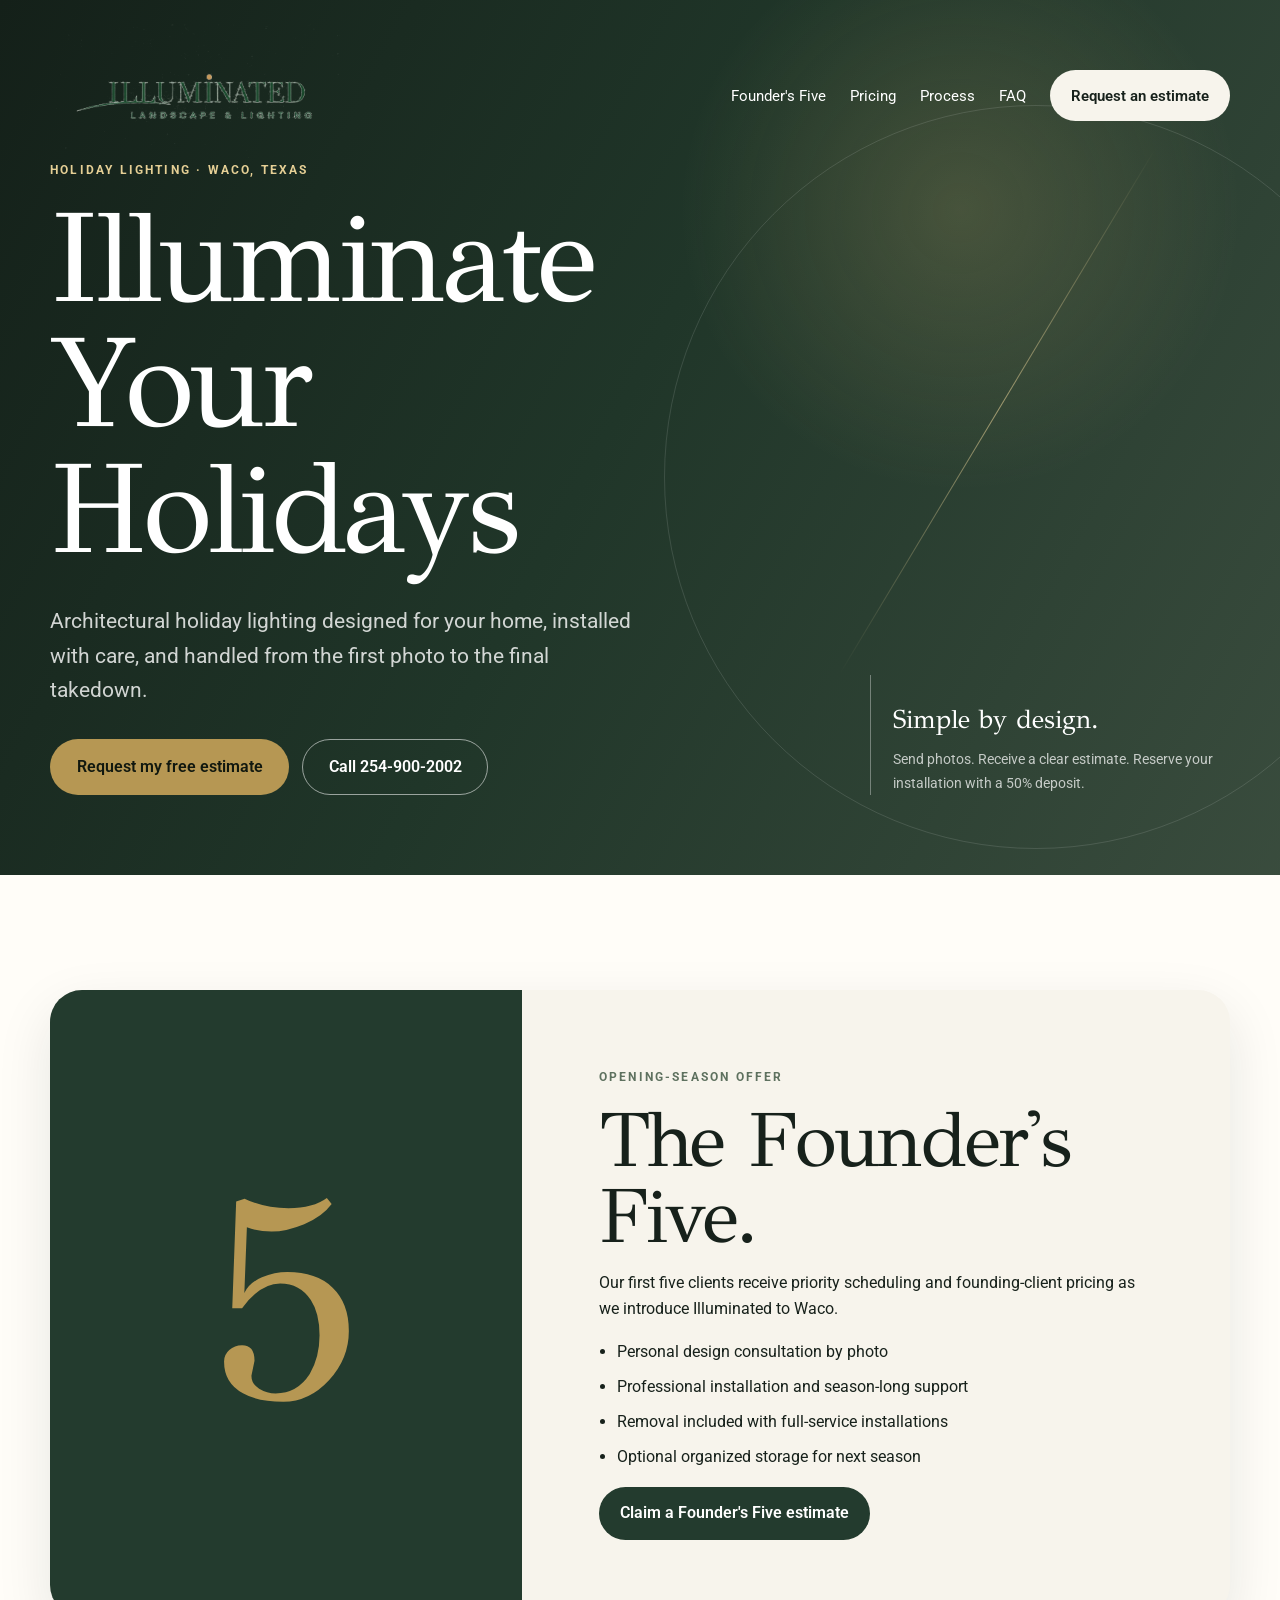
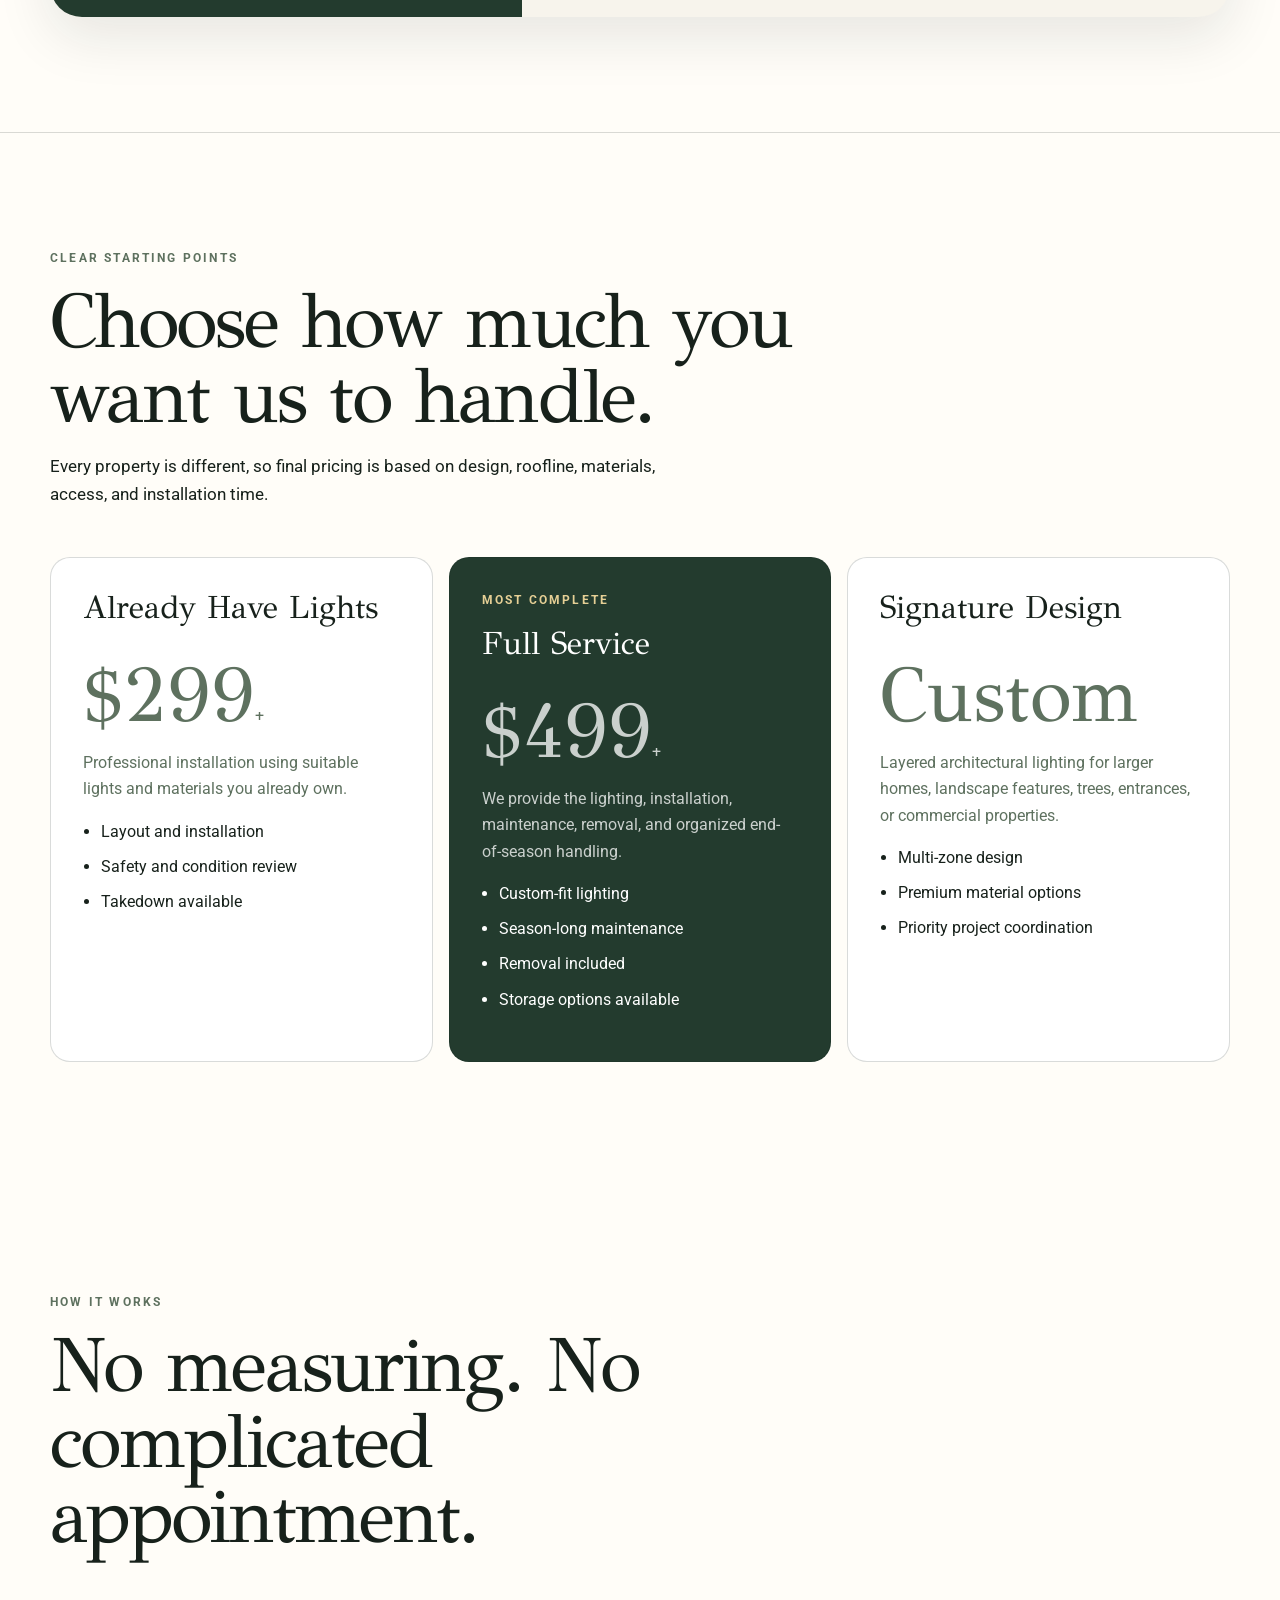
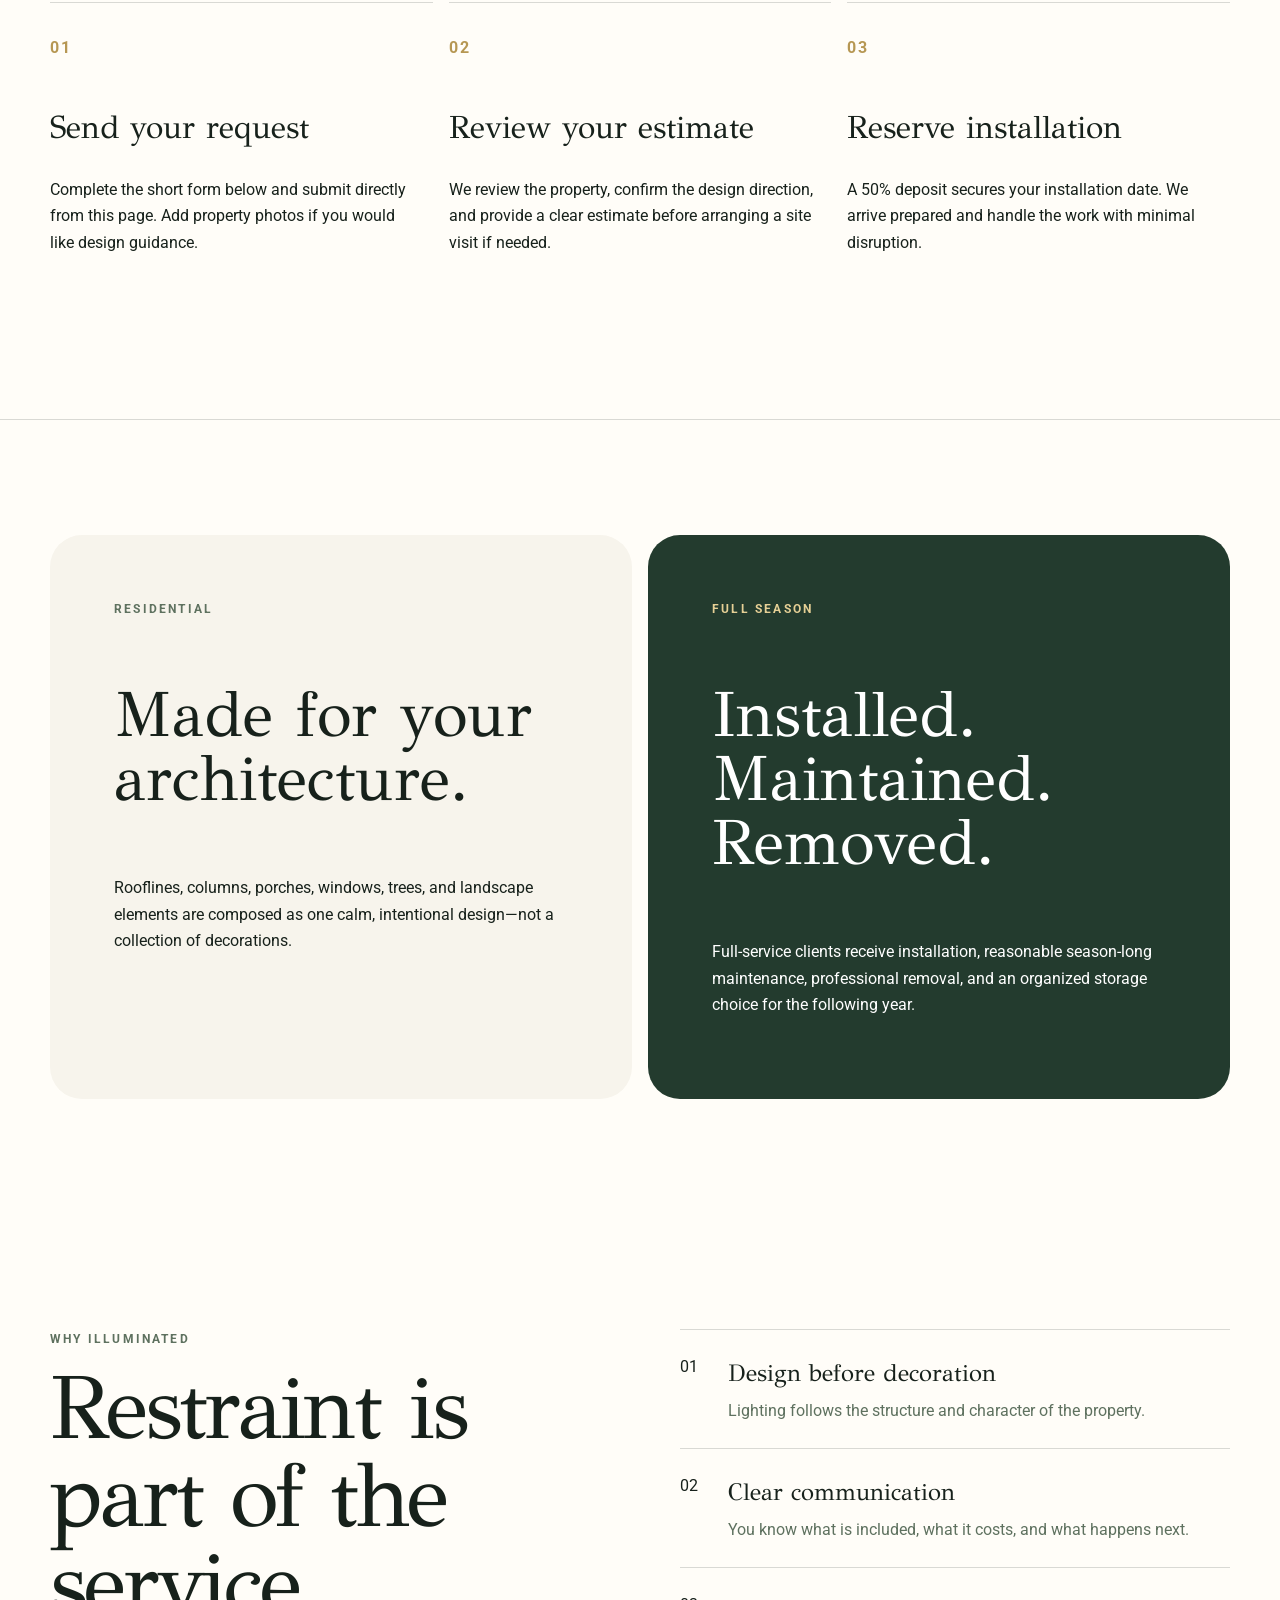
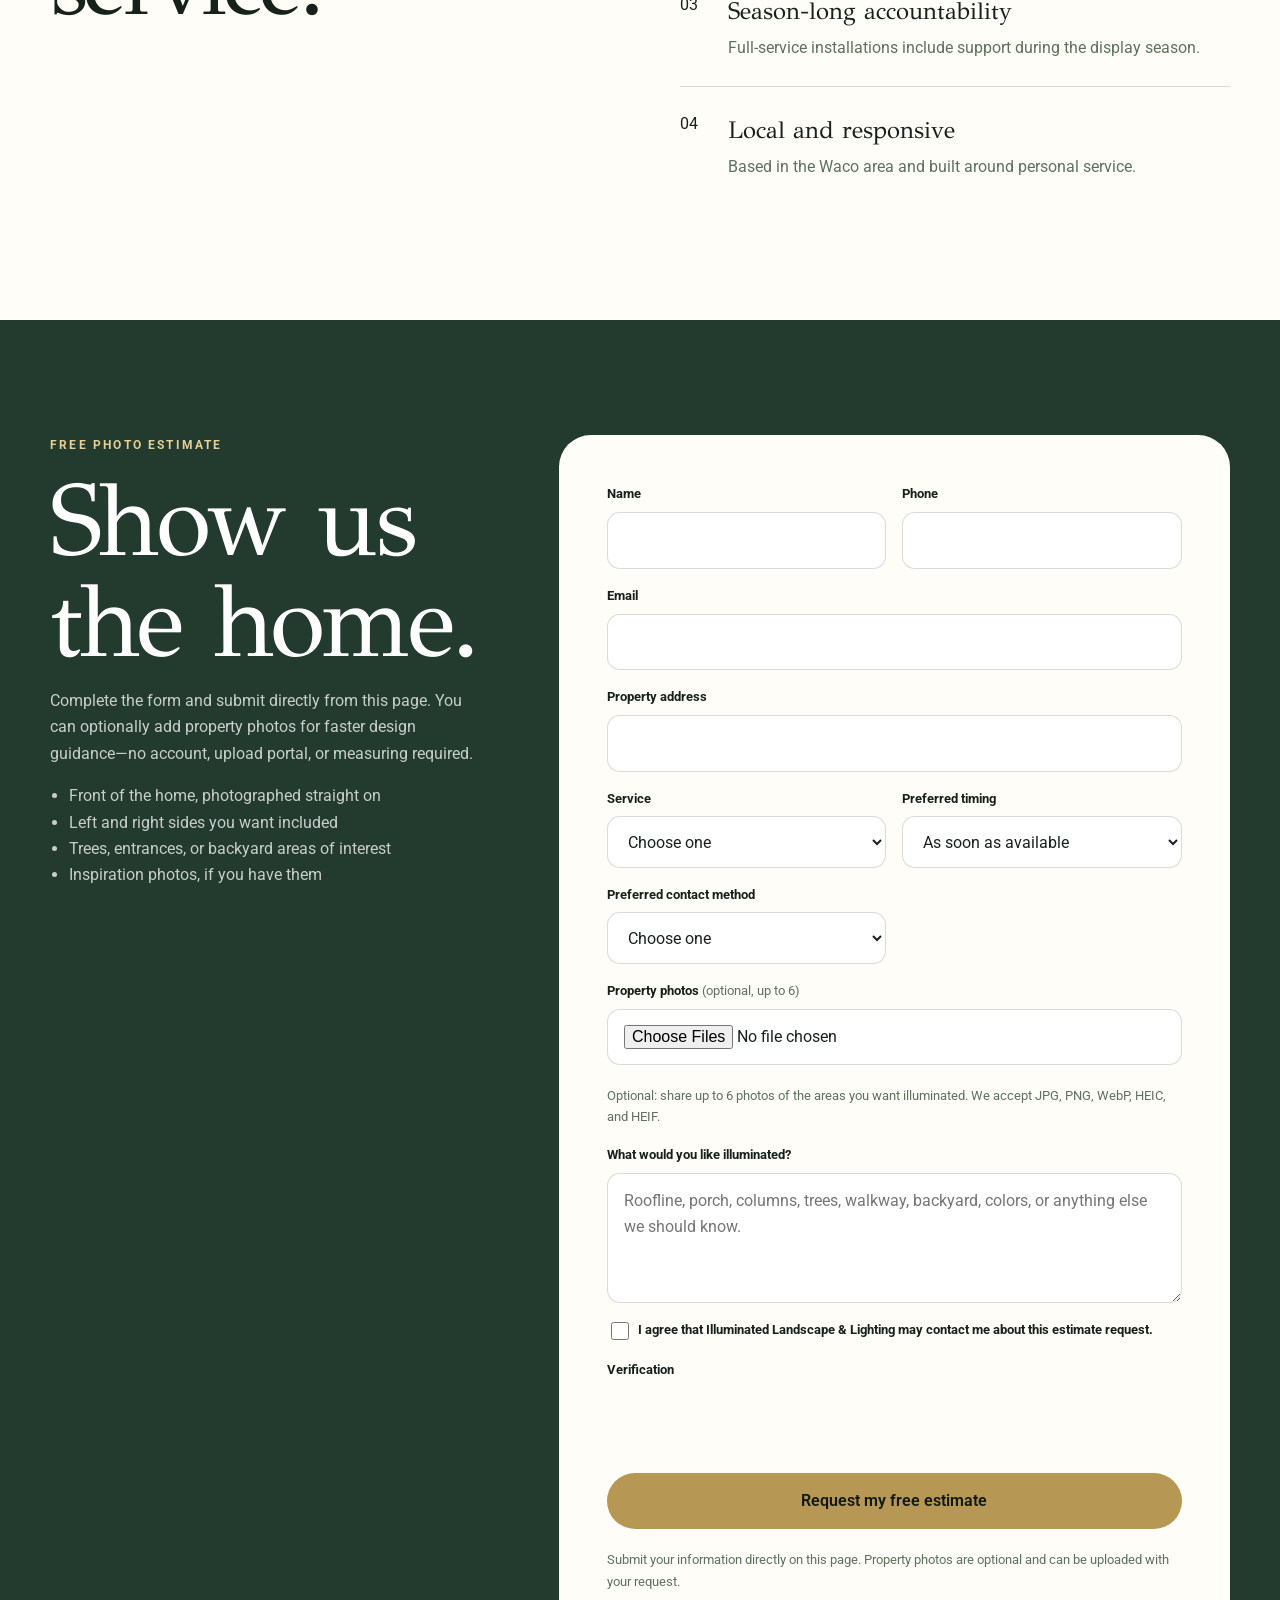
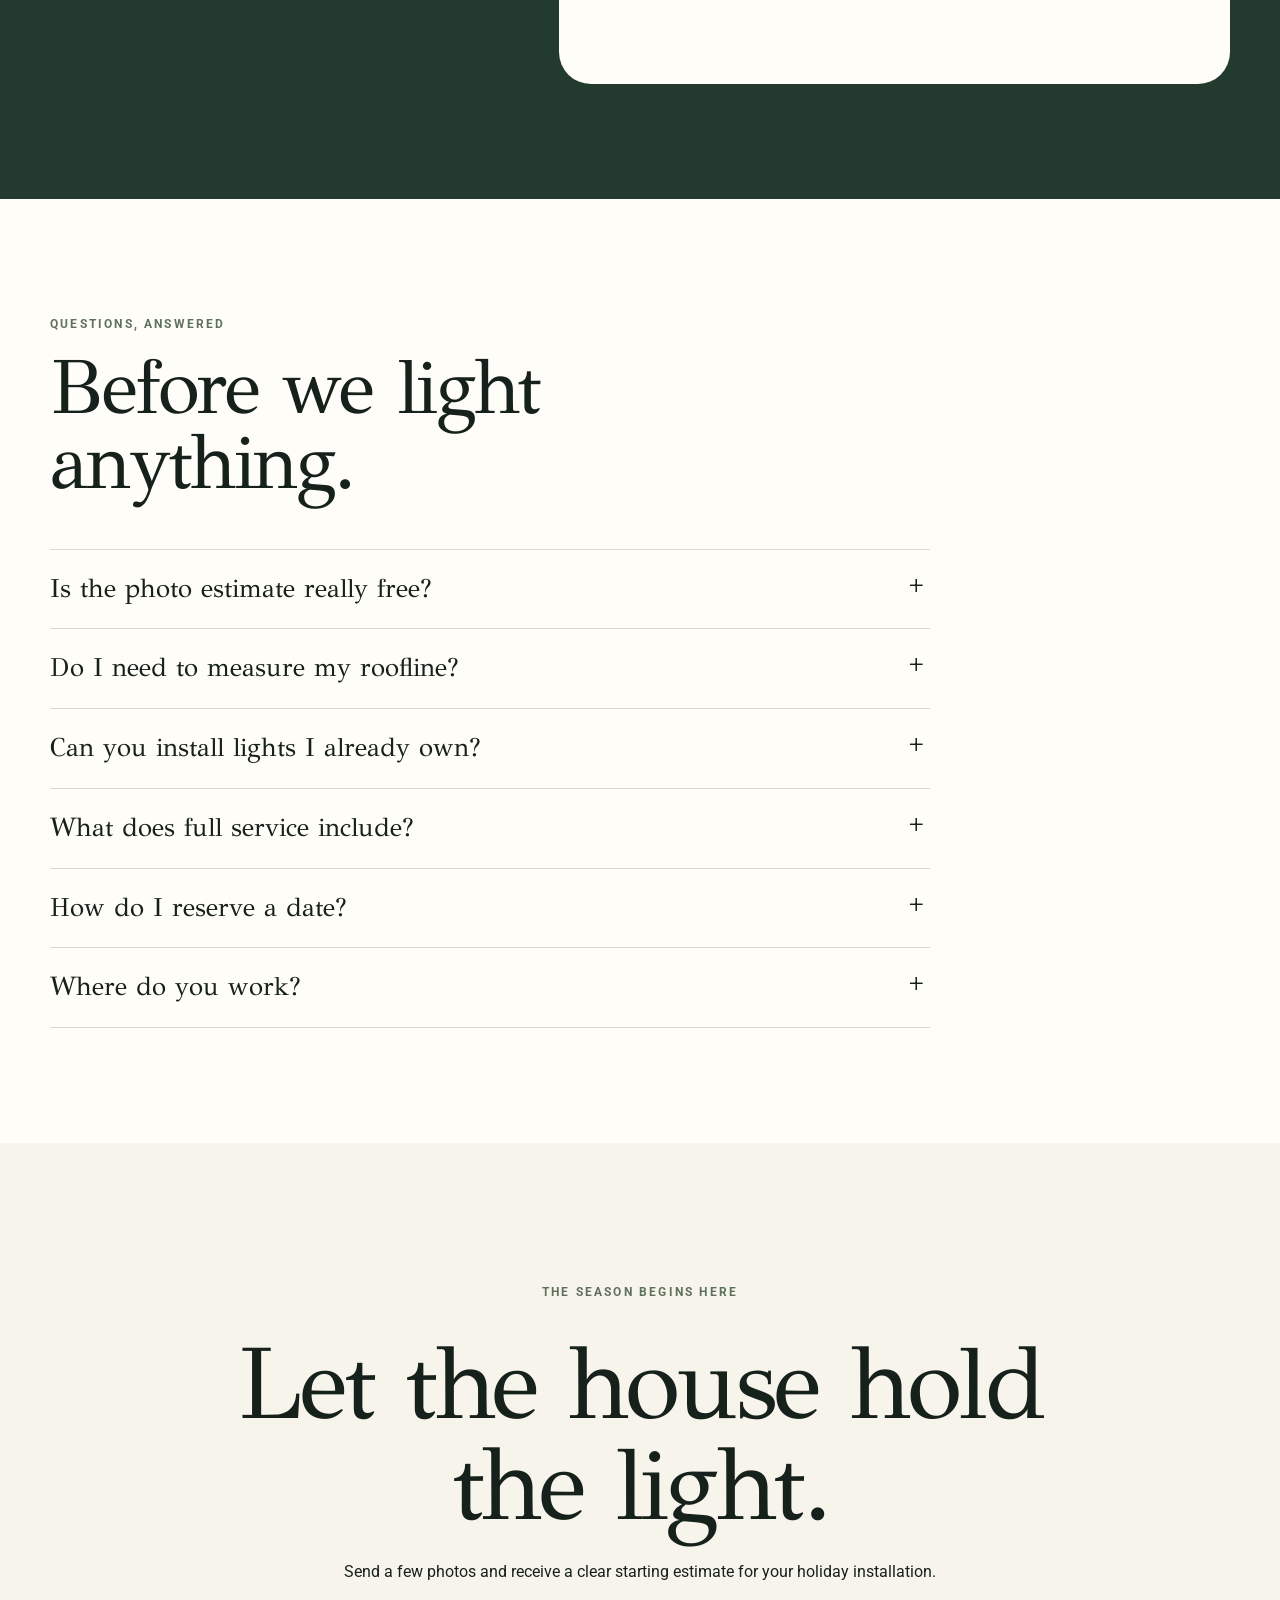
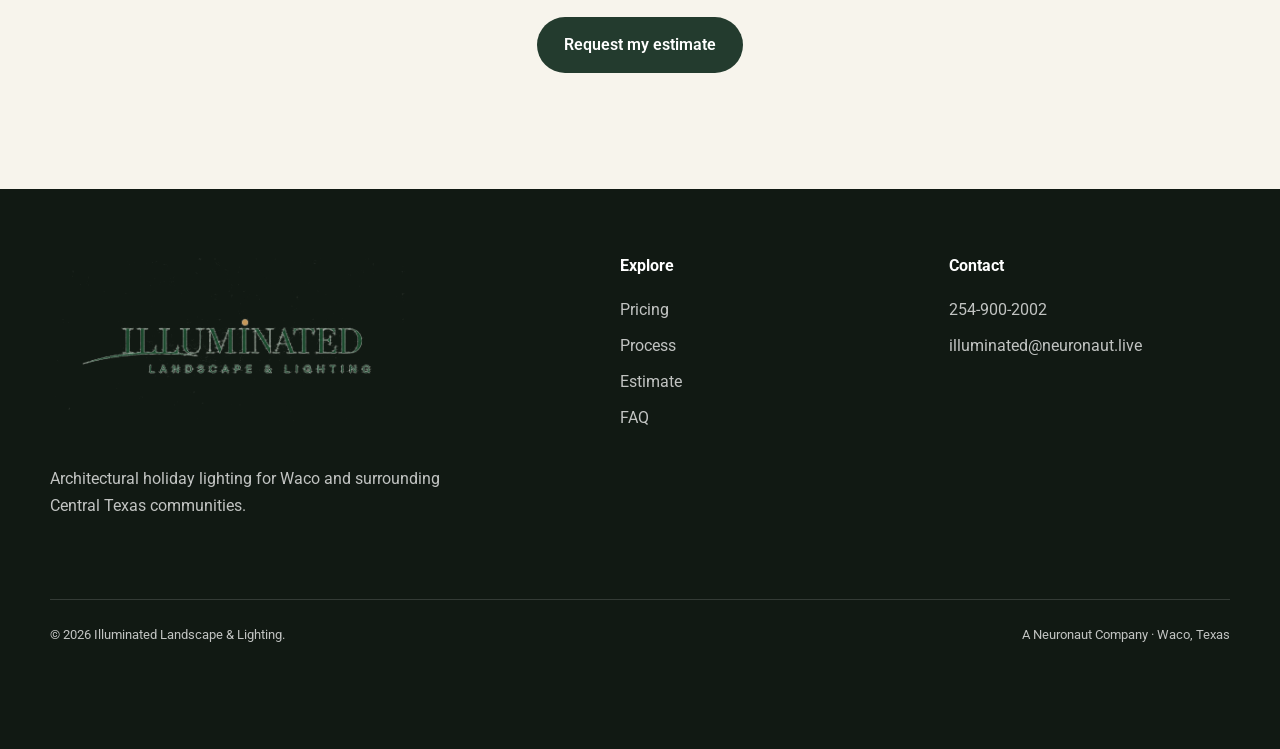
==== index.html @ 8992e62f "Update seasonal brand line to Illuminate Your Holidays" ====
<!doctype html>
<html lang="en">
<head>
  <meta charset="utf-8">
  <meta name="viewport" content="width=device-width, initial-scale=1">
  <title>Illuminated Landscape &amp; Lighting | Waco Holiday Light Installation</title>
  <meta name="description" content="Premium holiday light installation in Waco, Texas. Photo estimates, professional installation, maintenance, removal, and optional storage.">
  <meta name="theme-color" content="#233b2e">
  <meta name="color-scheme" content="light">
  <meta name="robots" content="index, follow">
  <link rel="canonical" href="https://illuminated.neuronaut.live/">
  <meta property="og:site_name" content="Illuminated Landscape &amp; Lighting">
  <meta property="og:title" content="Illuminated Landscape &amp; Lighting">
  <meta property="og:description" content="Beautifully designed holiday lighting, installed with care in Waco and surrounding Central Texas communities.">
  <meta property="og:type" content="website">
  <meta property="og:locale" content="en_US">
  <meta property="og:url" content="https://illuminated.neuronaut.live/">
  <meta property="og:image" content="https://illuminated.neuronaut.live/assets/images/illuminated-social-preview.jpg">
  <meta property="og:image:width" content="1200">
  <meta property="og:image:height" content="630">
  <meta property="og:image:alt" content="Illuminated Landscape &amp; Lighting wordmark">
  <meta name="twitter:card" content="summary_large_image">
  <meta name="twitter:title" content="Illuminated Landscape &amp; Lighting">
  <meta name="twitter:description" content="Architectural holiday lighting for Waco and surrounding Central Texas communities.">
  <meta name="twitter:image" content="https://illuminated.neuronaut.live/assets/images/illuminated-social-preview.jpg">
  <meta name="twitter:image:alt" content="Illuminated Landscape &amp; Lighting wordmark">
  <link rel="icon" href="favicon.ico" sizes="any">
  <link rel="icon" type="image/png" sizes="32x32" href="assets/logos/favicon-32.png">
  <link rel="apple-touch-icon" href="assets/logos/apple-touch-icon.png">
  <link rel="manifest" href="manifest.webmanifest">
  <link rel="preconnect" href="https://fonts.googleapis.com">
  <link rel="preconnect" href="https://fonts.gstatic.com" crossorigin>
  <link href="https://fonts.googleapis.com/css2?family=GFS+Didot&amp;family=Roboto:wght@300;400;500;700&amp;display=swap" rel="stylesheet">
  <link rel="stylesheet" href="css/styles.css">
  <noscript>
    <style>
      .reveal { opacity: 1 !important; transform: none !important; }
      @media (max-width: 900px) {
        .nav-toggle { display: none !important; }
        .nav-links { position: static !important; display: flex !important; padding: 0 !important; background: transparent !important; }
        .nav-links a:not(.button) { display: none !important; }
        .nav-links .button { font: 600 .92rem/1.2 Roboto, sans-serif !important; }
      }
    </style>
  </noscript>
  <script type="application/ld+json">
  {
    "@context": "https://schema.org",
    "@type": "HomeAndConstructionBusiness",
    "@id": "https://illuminated.neuronaut.live/#business",
    "name": "Illuminated Landscape & Lighting",
    "url": "https://illuminated.neuronaut.live/",
    "image": "https://illuminated.neuronaut.live/assets/images/illuminated-social-preview.jpg",
    "logo": "https://illuminated.neuronaut.live/assets/logos/illuminated-primary-transparent.png",
    "description": "Holiday light installation, maintenance, removal, and optional storage in Waco and surrounding Central Texas communities.",
    "areaServed": [
      { "@type": "City", "name": "Waco" },
      { "@type": "AdministrativeArea", "name": "Central Texas" }
    ],
    "telephone": "+1-254-900-2002",
    "email": "illuminated@neuronaut.live",
    "priceRange": "$$-$$$",
    "parentOrganization": { "@type": "Organization", "name": "Neuronaut" }
  }
  </script>
</head>
<body>
  <a class="skip-link" href="#main">Skip to content</a>
  <header class="site-header">
    <div class="container nav-wrap">
      <a class="brand" href="#top" aria-label="Illuminated Landscape and Lighting home">
        <img class="brand-logo" src="assets/logos/illuminated-primary-transparent.png" alt="" width="1584" height="816">
      </a>
      <button class="nav-toggle" type="button" aria-label="Open navigation" aria-expanded="false" aria-controls="primary-navigation" data-nav-toggle>
        <span></span><span></span>
      </button>
      <nav class="nav-links" id="primary-navigation" aria-label="Primary navigation" data-nav-links>
        <a href="#offer">Founder's Five</a>
        <a href="#pricing">Pricing</a>
        <a href="#process">Process</a>
        <a href="#faq">FAQ</a>
        <a class="button button-light" href="#estimate">Request an estimate</a>
      </nav>
    </div>
  </header>

  <main id="main">
    <section class="hero" id="top">
      <div class="container hero-grid">
        <div class="hero-copy reveal">
          <p class="eyebrow" style="color:#e5cf95">Holiday lighting · Waco, Texas</p>
          <h1 class="display">Illuminate Your Holidays</h1>
          <p class="hero-lead">Architectural holiday lighting designed for your home, installed with care, and handled from the first photo to the final takedown.</p>
          <div class="hero-actions">
            <a class="button button-gold button-large" href="#estimate">Request my free estimate</a>
            <a class="button button-outline button-large" href="tel:+12549002002">Call&nbsp;<span data-phone>254-900-2002</span></a>
          </div>
        </div>
        <aside class="hero-note reveal" aria-label="Service summary">
          <strong>Simple by design.</strong>
          Send photos. Receive a clear estimate. Reserve your installation with a 50% deposit.
        </aside>
      </div>
    </section>

    <section class="section" id="offer">
      <div class="container">
        <article class="founders-card reveal">
          <div class="founders-number" aria-hidden="true">5</div>
          <div class="founders-copy">
            <p class="eyebrow">Opening-season offer</p>
            <h2 class="display">The Founder's Five.</h2>
            <p>Our first five clients receive priority scheduling and founding-client pricing as we introduce Illuminated to Waco.</p>
            <ul>
              <li>Personal design consultation by photo</li>
              <li>Professional installation and season-long support</li>
              <li>Removal included with full-service installations</li>
              <li>Optional organized storage for next season</li>
            </ul>
            <a class="button" href="#estimate">Claim a Founder's Five estimate</a>
          </div>
        </article>
      </div>
    </section>

    <section class="section section-rule" id="pricing">
      <div class="container">
        <header class="section-head reveal">
          <p class="eyebrow">Clear starting points</p>
          <h2 class="display">Choose how much you want us to handle.</h2>
          <p>Every property is different, so final pricing is based on design, roofline, materials, access, and installation time.</p>
        </header>
        <div class="pricing-grid">
          <article class="price-card reveal">
            <h3>Already Have Lights</h3>
            <p class="price">$299<span style="font:400 1rem var(--body)">+</span></p>
            <p>Professional installation using suitable lights and materials you already own.</p>
            <ul><li>Layout and installation</li><li>Safety and condition review</li><li>Takedown available</li></ul>
          </article>
          <article class="price-card featured reveal">
            <p class="eyebrow" style="color:#e5cf95">Most complete</p>
            <h3>Full Service</h3>
            <p class="price">$499<span style="font:400 1rem var(--body)">+</span></p>
            <p>We provide the lighting, installation, maintenance, removal, and organized end-of-season handling.</p>
            <ul><li>Custom-fit lighting</li><li>Season-long maintenance</li><li>Removal included</li><li>Storage options available</li></ul>
          </article>
          <article class="price-card reveal">
            <h3>Signature Design</h3>
            <p class="price">Custom</p>
            <p>Layered architectural lighting for larger homes, landscape features, trees, entrances, or commercial properties.</p>
            <ul><li>Multi-zone design</li><li>Premium material options</li><li>Priority project coordination</li></ul>
          </article>
        </div>
      </div>
    </section>

    <section class="section" id="process">
      <div class="container">
        <header class="section-head reveal">
          <p class="eyebrow">How it works</p>
          <h2 class="display">No measuring. No complicated appointment.</h2>
        </header>
        <div class="steps-grid">
          <article class="step reveal"><h3>Send your request</h3><p>Complete the short form below and submit directly from this page. Add property photos if you would like design guidance.</p></article>
          <article class="step reveal"><h3>Review your estimate</h3><p>We review the property, confirm the design direction, and provide a clear estimate before arranging a site visit if needed.</p></article>
          <article class="step reveal"><h3>Reserve installation</h3><p>A 50% deposit secures your installation date. We arrive prepared and handle the work with minimal disruption.</p></article>
        </div>
      </div>
    </section>

    <section class="section section-rule" id="services">
      <div class="container">
        <h2 class="visually-hidden">Holiday lighting services</h2>
        <div class="services-grid">
          <article class="service reveal">
            <p class="eyebrow">Residential</p>
            <h3>Made for your architecture.</h3>
            <p>Rooflines, columns, porches, windows, trees, and landscape elements are composed as one calm, intentional design—not a collection of decorations.</p>
          </article>
          <article class="service reveal">
            <p class="eyebrow" style="color:#e5cf95">Full season</p>
            <h3>Installed. Maintained. Removed.</h3>
            <p>Full-service clients receive installation, reasonable season-long maintenance, professional removal, and an organized storage choice for the following year.</p>
          </article>
        </div>
      </div>
    </section>

    <section class="section" id="why">
      <div class="container why-grid">
        <div class="reveal">
          <p class="eyebrow">Why Illuminated</p>
          <h2 class="display">Restraint is part of the service.</h2>
        </div>
        <div>
          <article class="reason reveal"><span>01</span><div><strong>Design before decoration</strong><p>Lighting follows the structure and character of the property.</p></div></article>
          <article class="reason reveal"><span>02</span><div><strong>Clear communication</strong><p>You know what is included, what it costs, and what happens next.</p></div></article>
          <article class="reason reveal"><span>03</span><div><strong>Season-long accountability</strong><p>Full-service installations include support during the display season.</p></div></article>
          <article class="reason reveal"><span>04</span><div><strong>Local and responsive</strong><p>Based in the Waco area and built around personal service.</p></div></article>
        </div>
      </div>
    </section>

    <section class="section estimate-section" id="estimate">
      <div class="container estimate-grid">
        <div class="estimate-copy reveal">
          <p class="eyebrow" style="color:#e5cf95">Free photo estimate</p>
          <h2 class="display">Show us the home.</h2>
          <p>Complete the form and submit directly from this page. You can optionally add property photos for faster design guidance—no account, upload portal, or measuring required.</p>
          <ul class="photo-list">
            <li>Front of the home, photographed straight on</li>
            <li>Left and right sides you want included</li>
            <li>Trees, entrances, or backyard areas of interest</li>
            <li>Inspiration photos, if you have them</li>
          </ul>
        </div>
        <form class="estimate-form reveal" id="estimate-form" method="post">
          <div class="form-grid">
            <div class="field"><label for="name">Name</label><input id="name" name="name" type="text" autocomplete="name" maxlength="100" required></div>
            <div class="field"><label for="phone">Phone</label><input id="phone" name="phone" type="tel" autocomplete="tel" maxlength="30" required></div>
            <div class="field field-full"><label for="email">Email</label><input id="email" name="email" type="email" autocomplete="email" maxlength="254" required></div>
            <div class="field field-full"><label for="address">Property address</label><input id="address" name="address" type="text" autocomplete="street-address" maxlength="200" required></div>
            <div class="field"><label for="service">Service</label><select id="service" name="service" required><option value="">Choose one</option><option>Install lights I already own</option><option>Full-service holiday lighting</option><option>Signature or commercial design</option><option>Not sure yet</option></select></div>
            <div class="field"><label for="timing">Preferred timing</label><select id="timing" name="timing"><option>As soon as available</option><option>Before Thanksgiving</option><option>Early December</option><option>I am flexible</option></select></div>
            <div class="field"><label for="contactMethod">Preferred contact method</label><select id="contactMethod" name="contactMethod" required><option value="">Choose one</option><option>Call</option><option>Text</option><option>Email</option></select></div>
            <div class="field field-full"><label for="propertyPhotos">Property photos <span class="optional-note">(optional, up to 6)</span></label><input id="propertyPhotos" name="propertyPhotos" type="file" accept=".jpg,.jpeg,.png,.webp,.heic,.heif,image/jpeg,image/png,image/webp,image/heic,image/heif" multiple><p class="form-help">Optional: share up to 6 photos of the areas you want illuminated. We accept JPG, PNG, WebP, HEIC, and HEIF.</p></div>
            <div class="field field-full"><label for="notes">What would you like illuminated?</label><textarea id="notes" name="notes" maxlength="1200" placeholder="Roofline, porch, columns, trees, walkway, backyard, colors, or anything else we should know."></textarea></div>
            <div class="field field-full checkbox-field"><input id="contactConsent" name="contactConsent" type="checkbox" required><label for="contactConsent">I agree that Illuminated Landscape &amp; Lighting may contact me about this estimate request.</label></div>
            <div class="field field-full honeypot-field" aria-hidden="true"><label for="company">Company</label><input id="company" name="company" type="text" tabindex="-1" autocomplete="off"></div>
            <div class="field field-full"><label for="estimate-turnstile">Verification</label><div id="estimate-turnstile"></div><noscript><p class="form-help"><strong>JavaScript is required</strong> to complete verification and submit this estimate request.</p></noscript></div>
            <div class="field field-full"><button class="button button-gold button-large" type="submit" data-submit-button>Request my free estimate</button><p class="form-help">Submit your information directly on this page. Property photos are optional and can be uploaded with your request.</p><p class="form-message" id="form-message" role="status" aria-live="polite" aria-atomic="true"></p></div>
          </div>
        </form>
      </div>
    </section>

    <section class="section" id="faq">
      <div class="container">
        <header class="section-head reveal"><p class="eyebrow">Questions, answered</p><h2 class="display">Before we light anything.</h2></header>
        <div class="faq-list">
          <details class="reveal"><summary>Is the photo estimate really free?</summary><p>Yes. Send clear photos and your address, and we will prepare an initial estimate at no cost. A site check may be needed before final confirmation on complex properties.</p></details>
          <details class="reveal"><summary>Do I need to measure my roofline?</summary><p>No. Photos and the property address are normally enough for an initial estimate. We handle measurement and material calculations.</p></details>
          <details class="reveal"><summary>Can you install lights I already own?</summary><p>Yes, provided the lights and wiring are appropriate, complete, and in safe working condition. We will review them before installation.</p></details>
          <details class="reveal"><summary>What does full service include?</summary><p>Design, commercial-grade or project-appropriate lighting materials, installation, reasonable maintenance during the season, and removal. Optional storage may be quoted separately.</p></details>
          <details class="reveal"><summary>How do I reserve a date?</summary><p>After you approve the estimate, a 50% deposit reserves the installation date. Remaining payment terms will be shown clearly on the final quote.</p></details>
          <details class="reveal"><summary>Where do you work?</summary><p>Illuminated is based in Waco, Texas, and serves Waco and surrounding Central Texas communities. Travel availability depends on the project.</p></details>
        </div>
      </div>
    </section>

    <section class="section final-cta">
      <div class="container reveal">
        <p class="eyebrow">The season begins here</p>
        <h2 class="display">Let the house hold the light.</h2>
        <p>Send a few photos and receive a clear starting estimate for your holiday installation.</p>
        <a class="button button-large" href="#estimate">Request my estimate</a>
      </div>
    </section>
  </main>

  <footer class="site-footer">
    <div class="container">
      <div class="footer-grid">
        <div class="footer-brand">
          <a class="brand" href="#top" aria-label="Illuminated Landscape and Lighting home"><img class="brand-logo brand-logo-footer" src="assets/logos/illuminated-primary-transparent.png" alt="" width="1584" height="816"></a>
          <p>Architectural holiday lighting for Waco and surrounding Central Texas communities.</p>
        </div>
        <div class="footer-links"><strong>Explore</strong><a href="#pricing">Pricing</a><a href="#process">Process</a><a href="#estimate">Estimate</a><a href="#faq">FAQ</a></div>
        <div class="footer-links"><strong>Contact</strong><a data-phone href="tel:+12549002002">254-900-2002</a><a data-email href="mailto:illuminated@neuronaut.live">illuminated@neuronaut.live</a></div>
      </div>
      <div class="footer-bottom"><span>© <span data-year>2026</span> Illuminated Landscape &amp; Lighting.</span><span>A Neuronaut Company · Waco, Texas</span></div>
    </div>
  </footer>

  <div class="mobile-cta"><a class="button button-gold" href="#estimate">Request my free estimate</a></div>
  <script src="js/config.js"></script>
  <script src="https://challenges.cloudflare.com/turnstile/v0/api.js" async defer></script>
  <script src="js/main.js"></script>
</body>
</html>
---- css/styles.css ----
:root {
  --ink: #17211b;
  --forest: #233b2e;
  --moss: #5e715f;
  --gold: #b69753;
  --ivory: #f7f4ec;
  --paper: #fffdf8;
  --line: rgba(23, 33, 27, 0.16);
  --shadow: 0 20px 55px rgba(23, 33, 27, 0.10);
  --radius-lg: 2rem;
  --radius-md: 1.25rem;
  --content: 1180px;
  --display: "GFS Didot", Didot, Roboto, sans-serif;
  --body: Roboto, sans-serif;
}

* { box-sizing: border-box; }
html { scroll-behavior: smooth; }
body {
  margin: 0;
  color: var(--ink);
  background: var(--paper);
  font-family: var(--body);
  font-size: 16px;
  line-height: 1.65;
  -webkit-font-smoothing: antialiased;
}
body.nav-open { overflow: hidden; }
img, svg { display: block; max-width: 100%; }
a { color: inherit; }
button, input, select, textarea { font: inherit; }
button { cursor: pointer; }
section[id] { scroll-margin-top: 1rem; }
.visually-hidden {
  position: absolute !important;
  width: 1px !important;
  height: 1px !important;
  padding: 0 !important;
  margin: -1px !important;
  overflow: hidden !important;
  clip: rect(0, 0, 0, 0) !important;
  white-space: nowrap !important;
  border: 0 !important;
}
:focus-visible { outline: 3px solid var(--gold); outline-offset: 4px; }

.skip-link {
  position: fixed;
  z-index: 999;
  left: 1rem;
  top: 1rem;
  padding: .75rem 1rem;
  background: var(--ink);
  color: white;
  transform: translateY(-200%);
}
.skip-link:focus { transform: translateY(0); }

.container { width: min(calc(100% - 2rem), var(--content)); margin-inline: auto; }
.eyebrow {
  margin: 0 0 1rem;
  color: var(--moss);
  font-size: .76rem;
  font-weight: 700;
  letter-spacing: .18em;
  text-transform: uppercase;
}
.display {
  margin: 0;
  font-family: var(--display);
  font-weight: 400;
  letter-spacing: -.035em;
  line-height: .98;
}
.section { padding: clamp(5rem, 9vw, 9rem) 0; }
.section-rule { border-top: 1px solid var(--line); }
.section-head { max-width: 760px; margin-bottom: 3rem; }
.section-head h2 { font-size: clamp(2.65rem, 6vw, 5.4rem); }
.section-head p:last-child { max-width: 620px; font-size: 1.08rem; }

.site-header {
  position: absolute;
  z-index: 20;
  inset: 0 0 auto;
  padding: 1.25rem 0;
  color: white;
}
.nav-wrap { display: flex; align-items: center; justify-content: space-between; gap: 2rem; }
.brand { display: inline-flex; align-items: center; gap: .8rem; text-decoration: none; }
.brand-logo { display: block; width: clamp(210px, 23vw, 340px); height: auto; }
.brand-logo-footer { width: min(100%, 360px); }
.nav-links { display: flex; align-items: center; gap: 1.5rem; }
.nav-links a { text-decoration: none; font-size: .92rem; }
.nav-links a:not(.button):hover { opacity: .72; }
.nav-toggle { display: none; border: 0; background: transparent; color: inherit; padding: .5rem; }
.nav-toggle span { display: block; width: 26px; height: 1px; background: currentColor; margin: 6px 0; }

.button {
  display: inline-flex;
  align-items: center;
  justify-content: center;
  min-height: 48px;
  padding: .78rem 1.25rem;
  border: 1px solid transparent;
  border-radius: 999px;
  background: var(--forest);
  color: white;
  font-weight: 600;
  text-decoration: none;
  transition: transform .2s ease, background .2s ease, color .2s ease;
}
.button:hover { transform: translateY(-2px); }
.button-light { background: var(--ivory); color: var(--ink); }
.button-outline { border-color: rgba(255,255,255,.55); background: transparent; color: white; }
.button-gold { background: var(--gold); color: #11180f; }
.button-large { min-height: 56px; padding-inline: 1.6rem; }

.hero {
  position: relative;
  display: grid;
  min-height: 92svh;
  place-items: end start;
  overflow: hidden;
  padding: 10rem 0 5rem;
  color: white;
  background:
    radial-gradient(circle at 75% 24%, rgba(219,190,119,.18), transparent 24%),
    linear-gradient(118deg, #142019 0%, #203629 48%, #526151 150%);
}
.hero::before {
  content: "";
  position: absolute;
  width: min(58vw, 800px);
  aspect-ratio: 1;
  right: -10%;
  top: 12%;
  border: 1px solid rgba(255,255,255,.12);
  border-radius: 50%;
}
.hero::after {
  content: "";
  position: absolute;
  width: 1px;
  height: 70%;
  right: 22%;
  top: 12%;
  background: linear-gradient(transparent, rgba(229,207,149,.6), transparent);
  transform: rotate(31deg);
  transform-origin: center;
}
.hero-grid { position: relative; z-index: 2; display: grid; grid-template-columns: minmax(0, 1fr) 360px; align-items: end; gap: 4rem; }
.hero-copy { max-width: 870px; }
.hero h1 { max-width: 900px; font-size: clamp(4rem, 10vw, 8.7rem); }
.hero-lead { max-width: 600px; margin: 2rem 0; font-size: clamp(1.05rem, 2vw, 1.3rem); color: rgba(255,255,255,.8); }
.hero-actions { display: flex; flex-wrap: wrap; gap: .8rem; }
.hero-note { padding: 1.4rem 0 0 1.4rem; border-left: 1px solid rgba(255,255,255,.35); color: rgba(255,255,255,.72); font-size: .9rem; }
.hero-note strong { display: block; margin-bottom: .4rem; color: white; font-family: var(--display); font-size: 1.65rem; font-weight: 400; }

.founders-card {
  display: grid;
  grid-template-columns: .8fr 1.2fr;
  overflow: hidden;
  border-radius: var(--radius-lg);
  background: var(--ivory);
  box-shadow: var(--shadow);
}
.founders-number { display: grid; place-items: center; min-height: 420px; color: var(--gold); background: var(--forest); font: 400 clamp(10rem, 22vw, 18rem)/1 var(--display); }
.founders-copy { padding: clamp(2rem, 6vw, 5rem); }
.founders-copy h2 { font-size: clamp(3rem, 6vw, 5.5rem); }
.founders-copy ul { padding-left: 1.15rem; }
.founders-copy li { margin-block: .55rem; }

.pricing-grid, .services-grid, .steps-grid { display: grid; gap: 1rem; }
.pricing-grid { grid-template-columns: repeat(3, 1fr); }
.price-card {
  min-height: 390px;
  padding: 2rem;
  border: 1px solid var(--line);
  border-radius: var(--radius-md);
  background: white;
}
.price-card.featured { color: white; background: var(--forest); transform: translateY(-1rem); }
.price-card h3 { margin: 0; font: 400 2rem/1.1 var(--display); }
.price { margin: 2rem 0 .5rem; font: 400 clamp(3rem, 6vw, 5rem)/1 var(--display); }
.price-card p { color: var(--moss); }
.price-card.featured p { color: rgba(255,255,255,.76); }
.price-card ul { padding-left: 1.1rem; }
.price-card li { margin-block: .55rem; }

.steps-grid { grid-template-columns: repeat(3, 1fr); counter-reset: step; }
.step { counter-increment: step; padding: 2rem 1rem 2rem 0; border-top: 1px solid var(--line); }
.step::before { content: "0" counter(step); display: block; margin-bottom: 3rem; color: var(--gold); font-weight: 700; letter-spacing: .12em; }
.step h3 { font: 400 2rem/1.1 var(--display); }

.services-grid { grid-template-columns: repeat(2, 1fr); }
.service { min-height: 340px; padding: clamp(2rem, 5vw, 4rem); border-radius: var(--radius-lg); background: var(--ivory); }
.service:nth-child(2) { color: white; background: var(--forest); }
.service h3 { font: 400 clamp(2.3rem, 5vw, 4.2rem)/1 var(--display); }
.service p { max-width: 490px; }

.why-grid { display: grid; grid-template-columns: 1fr 1fr; gap: 5rem; align-items: start; }
.why-grid h2 { font-size: clamp(3rem, 7vw, 6rem); }
.reason { display: grid; grid-template-columns: 2rem 1fr; gap: 1rem; padding: 1.5rem 0; border-top: 1px solid var(--line); }
.reason strong { font-family: var(--display); font-size: 1.5rem; font-weight: 400; }
.reason p { margin: .25rem 0 0; color: var(--moss); }

.estimate-section { color: white; background: var(--forest); }
.estimate-grid { display: grid; grid-template-columns: .78fr 1.22fr; gap: 5rem; align-items: start; }
.estimate-copy h2 { font-size: clamp(3.6rem, 8vw, 7rem); }
.estimate-copy p { color: rgba(255,255,255,.75); }
.photo-list { padding-left: 1.2rem; color: rgba(255,255,255,.75); }
.estimate-form { padding: clamp(1.5rem, 5vw, 3rem); border-radius: var(--radius-lg); background: var(--paper); color: var(--ink); }
.form-grid { display: grid; grid-template-columns: 1fr 1fr; gap: 1rem; }
.field { display: grid; gap: .42rem; }
.field-full { grid-column: 1 / -1; }
.checkbox-field {
  grid-template-columns: 1.25rem 1fr;
  align-items: start;
  gap: .7rem;
}
.checkbox-field input[type="checkbox"] {
  width: 1.1rem;
  height: 1.1rem;
  margin-top: .2rem;
}
.optional-note {
  color: var(--moss);
  font-weight: 400;
}
.honeypot-field {
  position: absolute;
  left: -9999px;
  width: 1px;
  height: 1px;
  overflow: hidden;
}
label { font-size: .84rem; font-weight: 700; }
input, select, textarea {
  width: 100%;
  border: 1px solid var(--line);
  border-radius: .8rem;
  padding: .88rem 1rem;
  background: white;
  color: var(--ink);
}
textarea { min-height: 130px; resize: vertical; }
.form-help { margin: .8rem 0 0; color: var(--moss); font-size: .82rem; }
.form-message { min-height: 1.5em; margin: .8rem 0 0; font-weight: 600; }
.form-message.is-error { color: #9f2b2b; }
.form-message.is-success { color: #2f5a2f; }
.form-message.is-warning { color: #7b5a1f; }
input:disabled, select:disabled, textarea:disabled, button:disabled { opacity: .72; cursor: not-allowed; }
#estimate-turnstile { min-height: 70px; }

.faq-list { max-width: 880px; }
details { border-top: 1px solid var(--line); }
details:last-child { border-bottom: 1px solid var(--line); }
summary { position: relative; padding: 1.5rem 3rem 1.5rem 0; list-style: none; font: 400 1.6rem/1.2 var(--display); cursor: pointer; }
summary::-webkit-details-marker { display: none; }
summary::after { content: "+"; position: absolute; right: .4rem; top: 1.25rem; font-family: var(--body); font-weight: 300; }
details[open] summary::after { content: "–"; }
details p { max-width: 720px; margin: 0 0 1.5rem; color: var(--moss); }

.final-cta { text-align: center; background: var(--ivory); }
.final-cta h2 { max-width: 900px; margin-inline: auto; font-size: clamp(3rem, 8vw, 7rem); }
.final-cta p { max-width: 610px; margin: 1.5rem auto 2rem; }

.site-footer { padding: 4rem 0 6.5rem; color: rgba(255,255,255,.74); background: #111913; }
.footer-grid { display: grid; grid-template-columns: 1.3fr .7fr .7fr; gap: 3rem; }
.footer-brand { max-width: 390px; }
.footer-brand .brand { color: white; }
.footer-brand p { margin-top: 1.25rem; }
.footer-links { display: grid; align-content: start; gap: .6rem; }
.footer-links strong { margin-bottom: .5rem; color: white; }
.footer-links a { text-decoration: none; }
.footer-bottom { display: flex; justify-content: space-between; gap: 2rem; margin-top: 4rem; padding-top: 1.5rem; border-top: 1px solid rgba(255,255,255,.15); font-size: .8rem; }

.mobile-cta { display: none; }
.reveal { opacity: 0; transform: translateY(24px); transition: opacity .7s ease, transform .7s ease; }
.reveal.is-visible { opacity: 1; transform: none; }

@media (prefers-reduced-motion: reduce) {
  html { scroll-behavior: auto; }
  *, *::before, *::after { animation-duration: .01ms !important; animation-iteration-count: 1 !important; transition-duration: .01ms !important; }
  .reveal { opacity: 1; transform: none; }
}

@media (max-width: 900px) {
  .nav-toggle { display: block; }
  .nav-links {
    position: fixed;
    inset: 0;
    display: none;
    align-content: center;
    justify-items: center;
    padding: 7rem 2rem 2rem;
    background: #142019;
  }
  .nav-links.open { display: grid; }
  .nav-links a { font: 400 2rem/1.15 var(--display); }
  .hero-grid, .founders-card, .estimate-grid, .why-grid { grid-template-columns: 1fr; }
  .hero-note { max-width: 420px; }
  .pricing-grid { grid-template-columns: 1fr; }
  .price-card.featured { transform: none; }
  .services-grid { grid-template-columns: 1fr; }
  .footer-grid { grid-template-columns: 1fr 1fr; }
  .footer-brand { grid-column: 1 / -1; }
}

@media (max-width: 640px) {
  .container { width: min(calc(100% - 1.25rem), var(--content)); }
  .section { padding: 4.5rem 0; }
  .brand-logo { width: 205px; }
  .hero { min-height: 94svh; padding-bottom: 4rem; }
  .hero h1 { font-size: clamp(3.5rem, 18vw, 5.6rem); }
  .hero-grid { gap: 2.5rem; }
  .hero-actions .button { width: 100%; }
  .founders-number { min-height: 260px; }
  .steps-grid { grid-template-columns: 1fr; }
  .step::before { margin-bottom: 1rem; }
  .form-grid { grid-template-columns: 1fr; }
  .field-full { grid-column: auto; }
  .footer-grid { grid-template-columns: 1fr; }
  .footer-brand { grid-column: auto; }
  .footer-bottom { flex-direction: column; }
  .mobile-cta {
    position: fixed;
    z-index: 25;
    display: block;
    left: .65rem;
    right: .65rem;
    bottom: .65rem;
  }
  .mobile-cta .button { width: 100%; box-shadow: var(--shadow); }
}
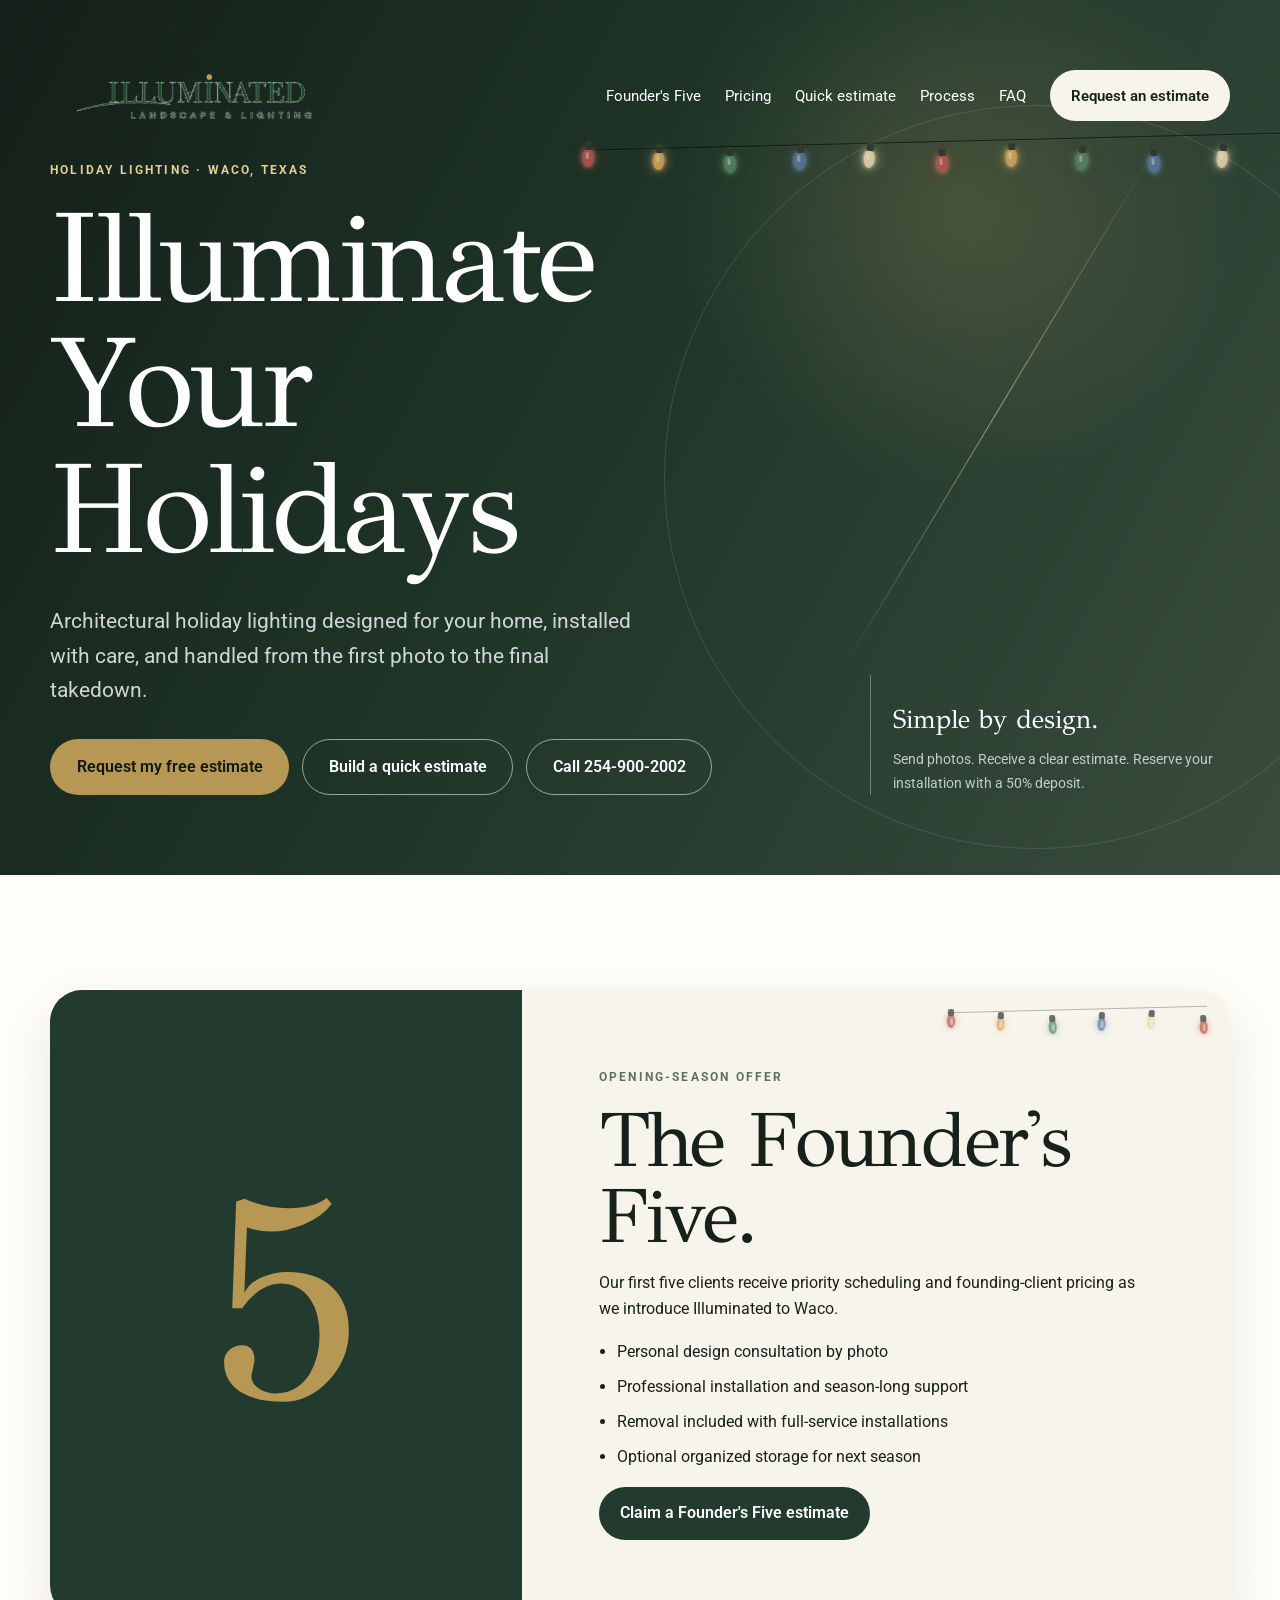
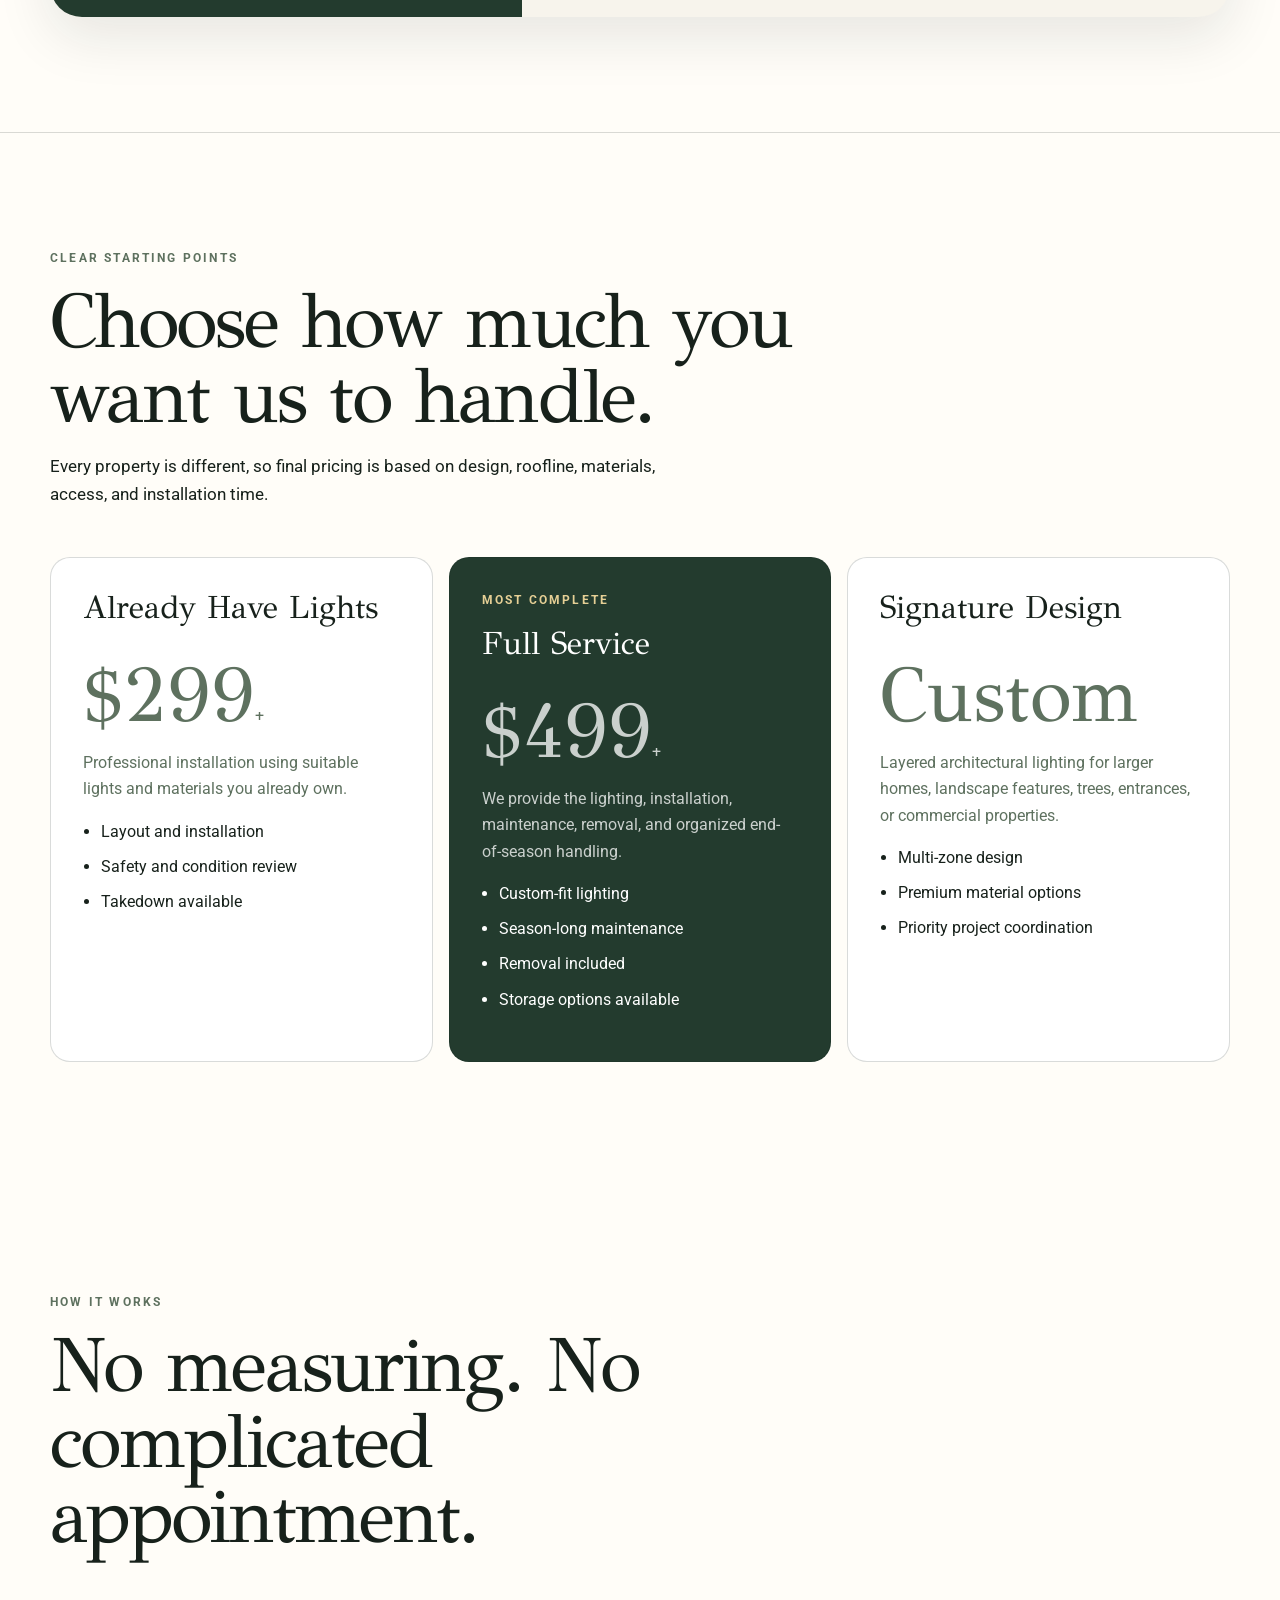
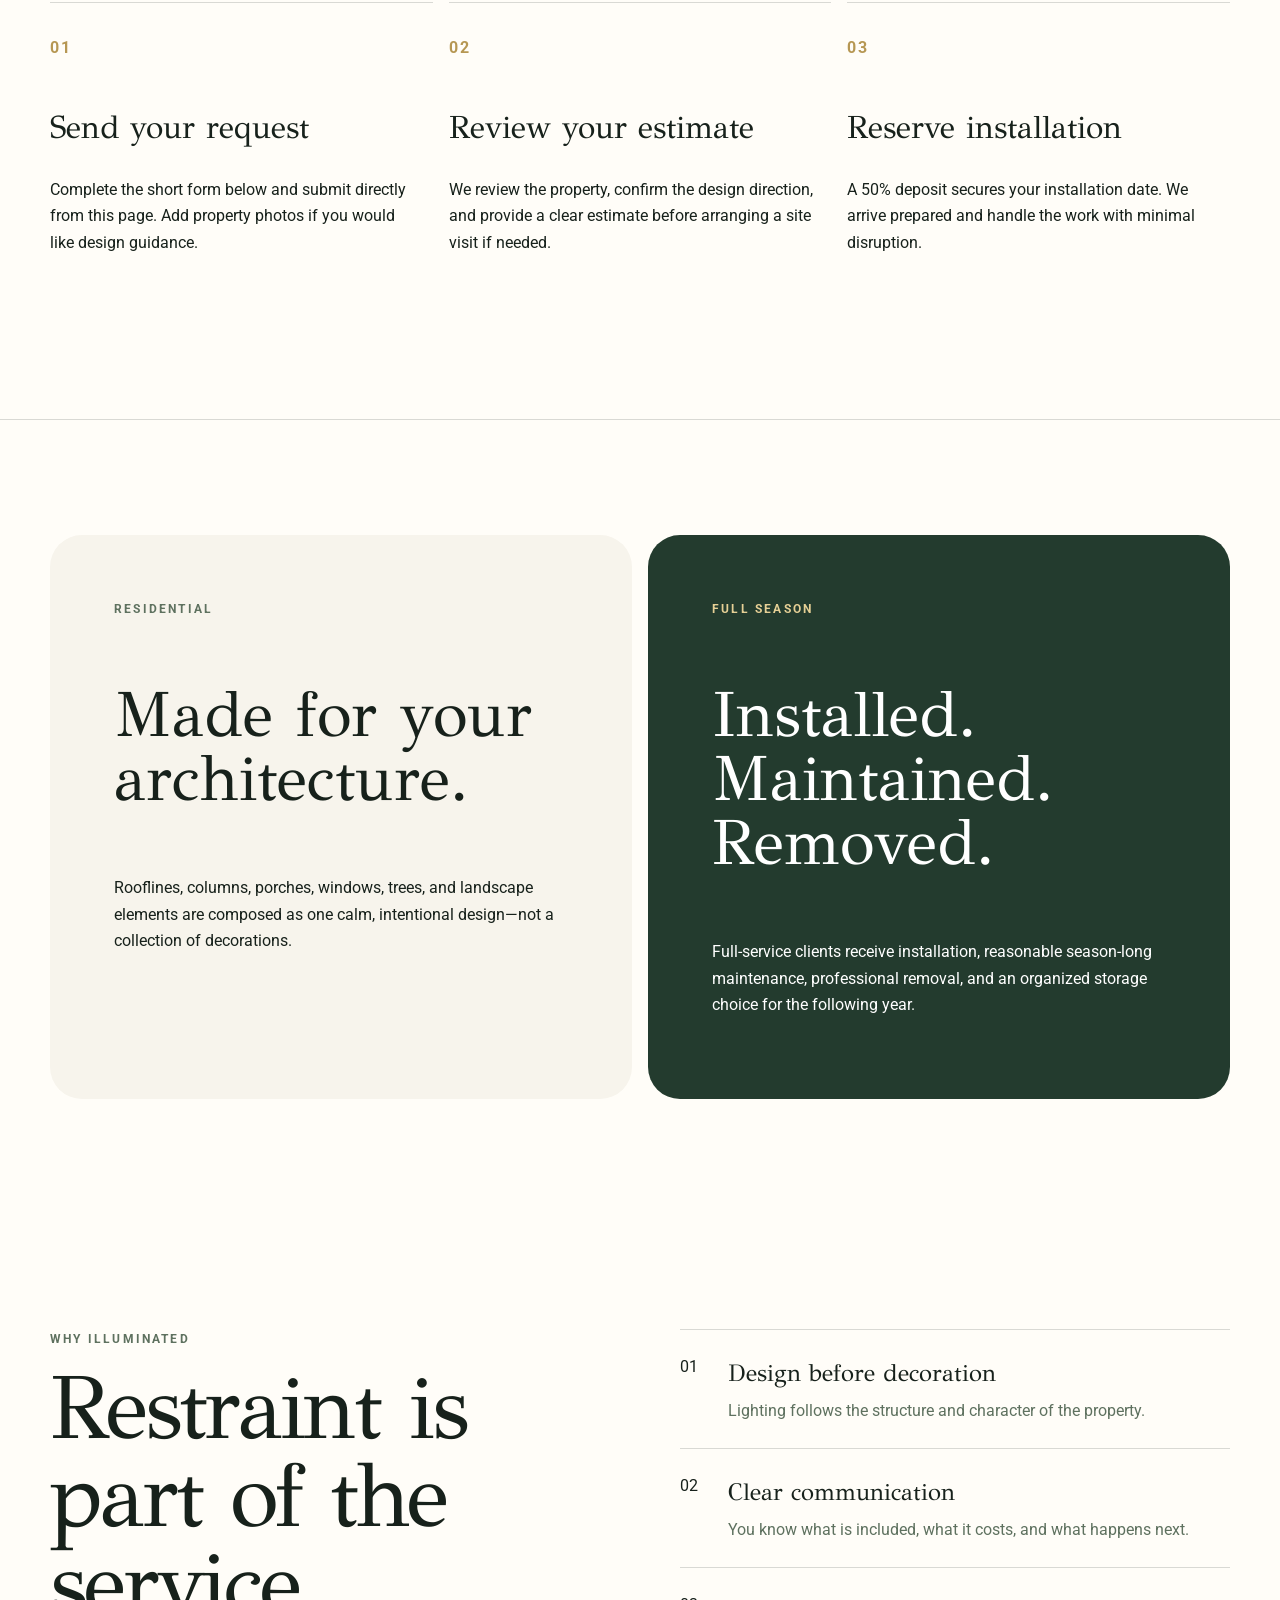
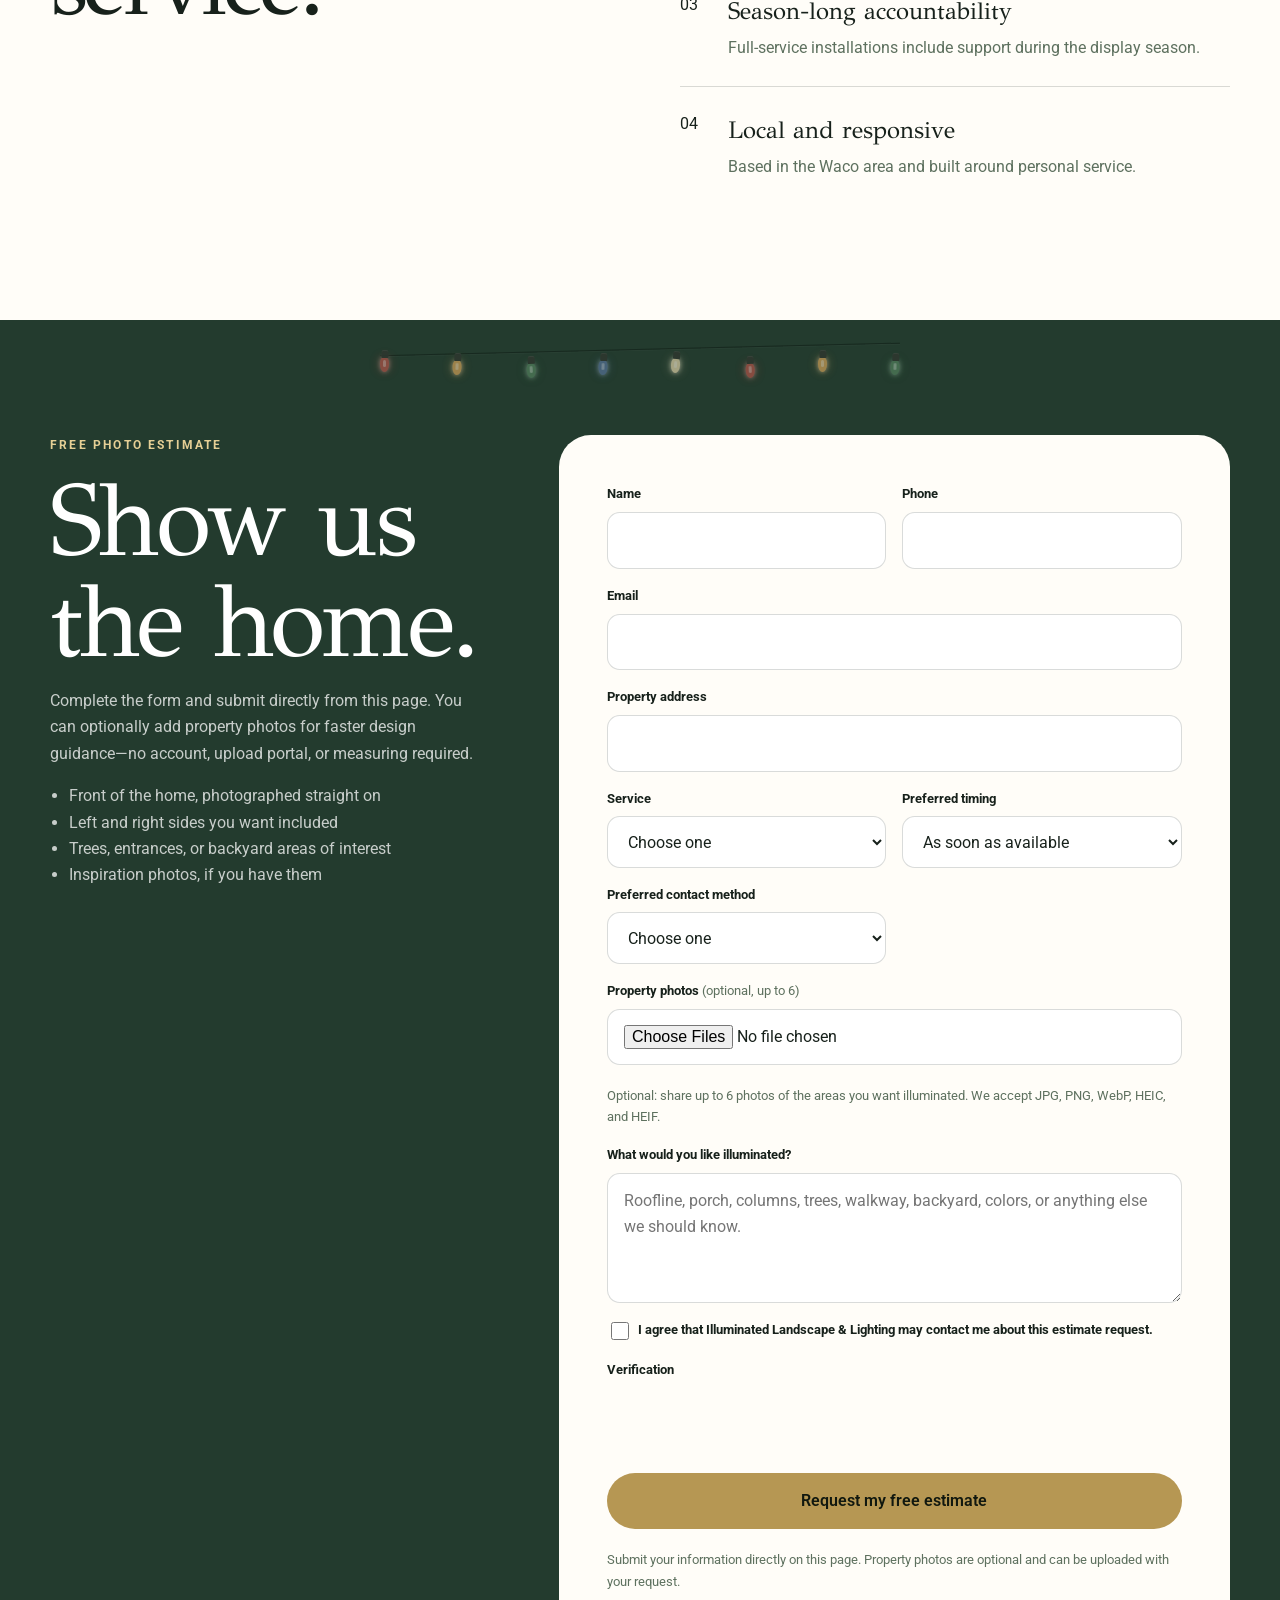
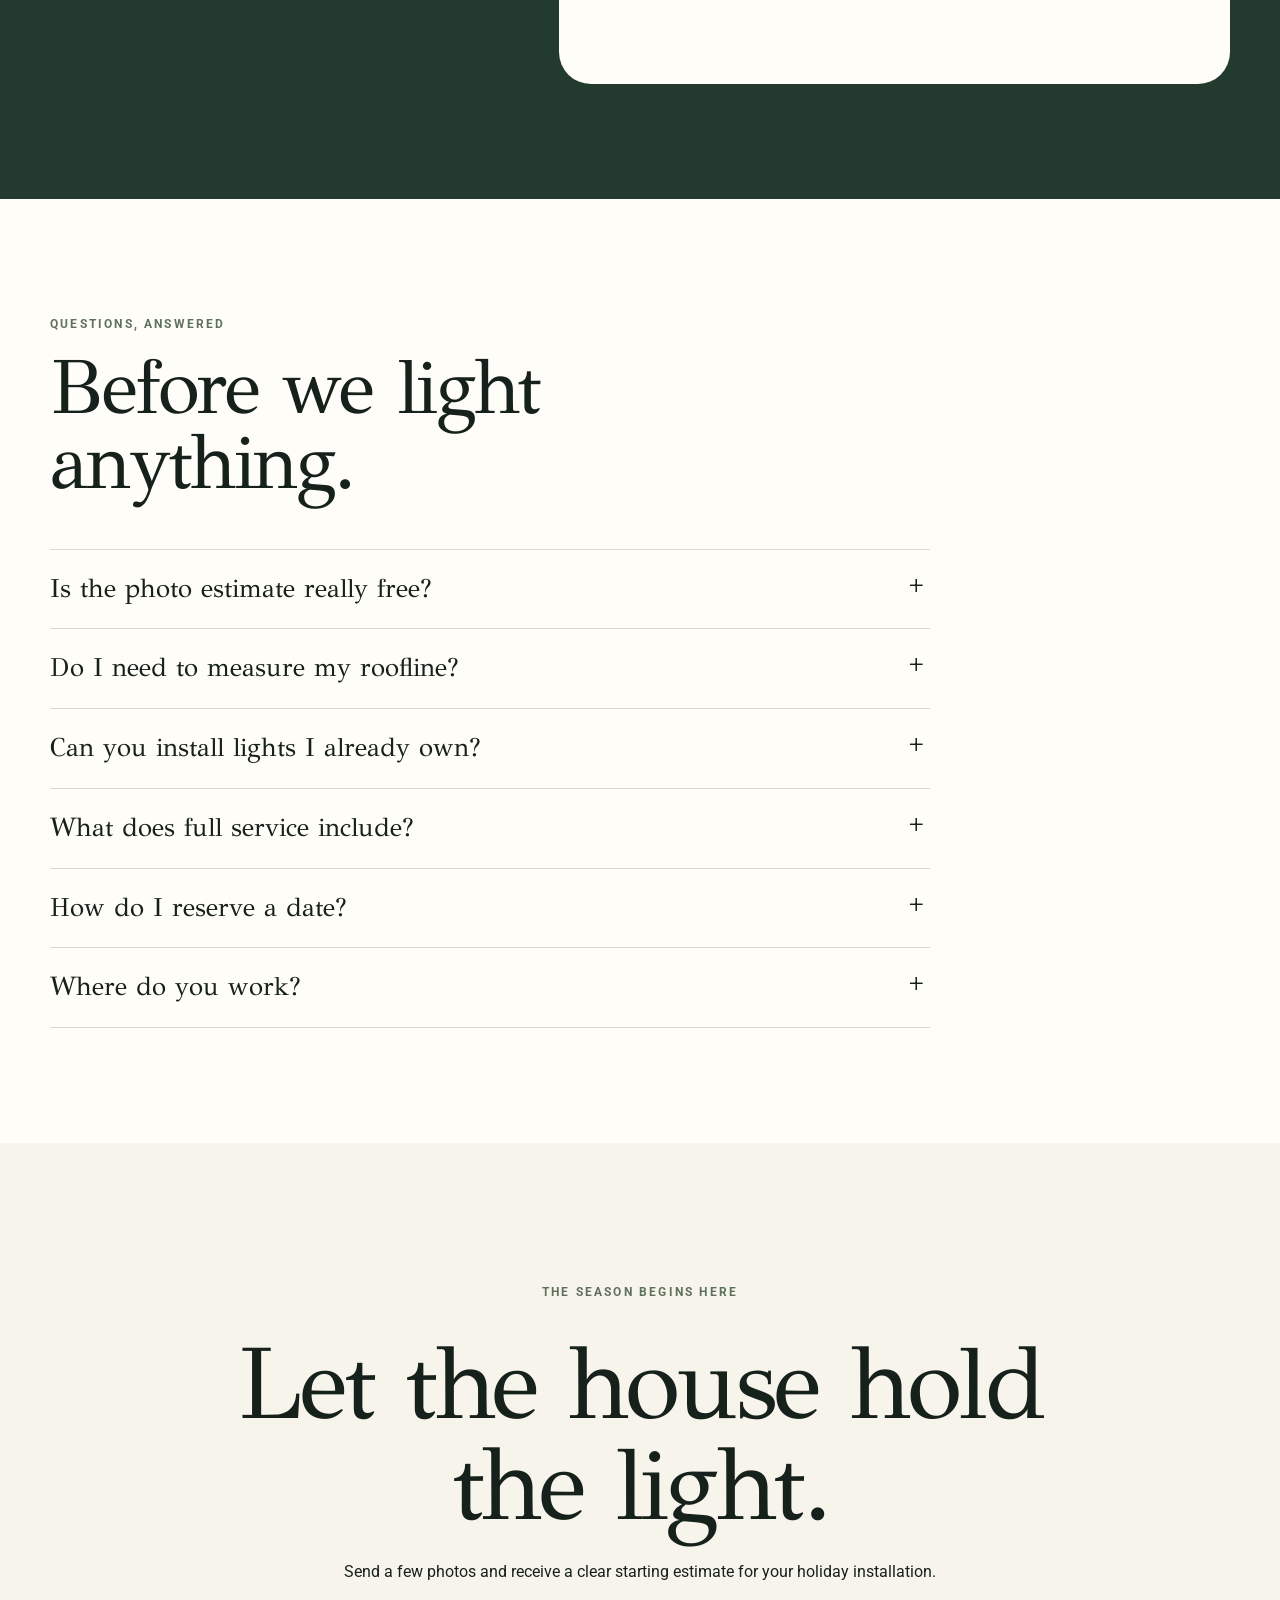
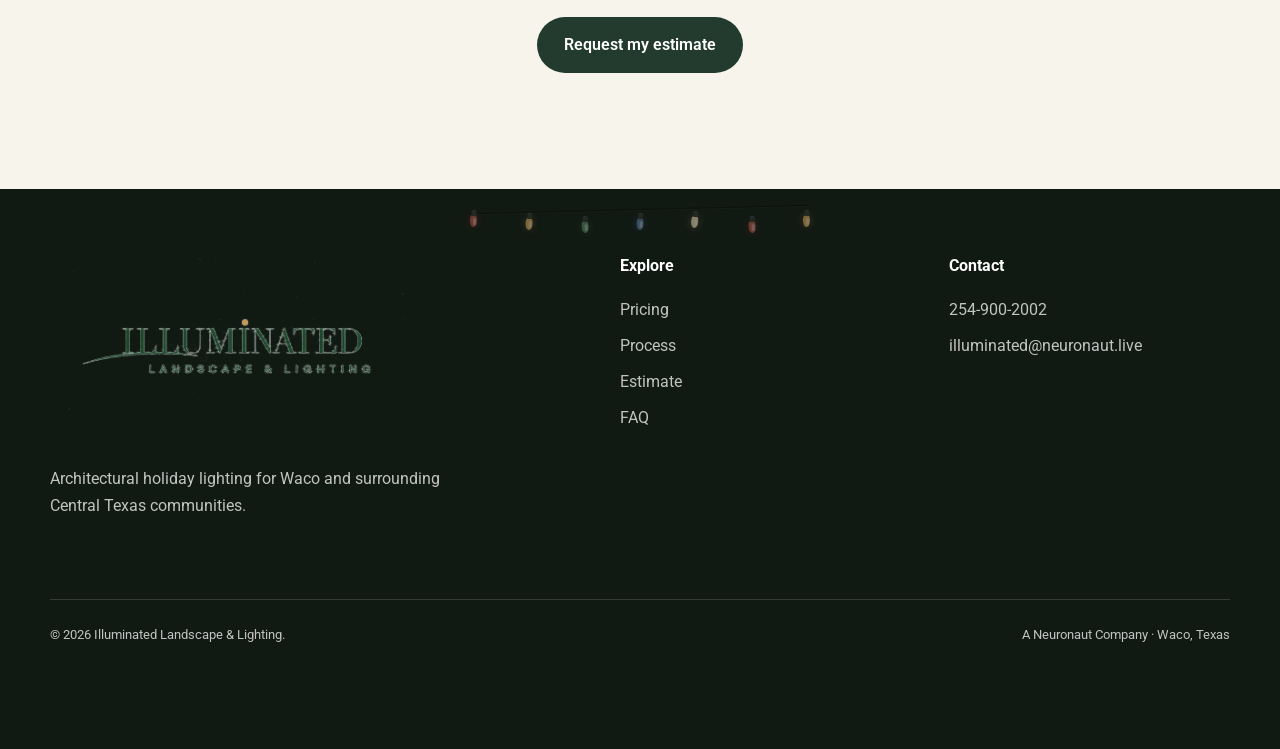
==== commit 0773bb46: "Link public site to quick estimate calculator" ====
--- a/index.html
+++ b/index.html
@@ -77,6 +77,7 @@
       <nav class="nav-links" id="primary-navigation" aria-label="Primary navigation" data-nav-links>
         <a href="#offer">Founder's Five</a>
         <a href="#pricing">Pricing</a>
+        <a href="calculator.html">Quick estimate</a>
         <a href="#process">Process</a>
         <a href="#faq">FAQ</a>
         <a class="button button-light" href="#estimate">Request an estimate</a>
@@ -93,6 +94,7 @@
           <p class="hero-lead">Architectural holiday lighting designed for your home, installed with care, and handled from the first photo to the final takedown.</p>
           <div class="hero-actions">
             <a class="button button-gold button-large" href="#estimate">Request my free estimate</a>
+            <a class="button button-outline button-large" href="calculator.html">Build a quick estimate</a>
             <a class="button button-outline button-large" href="tel:+12549002002">Call&nbsp;<span data-phone>254-900-2002</span></a>
           </div>
         </div>
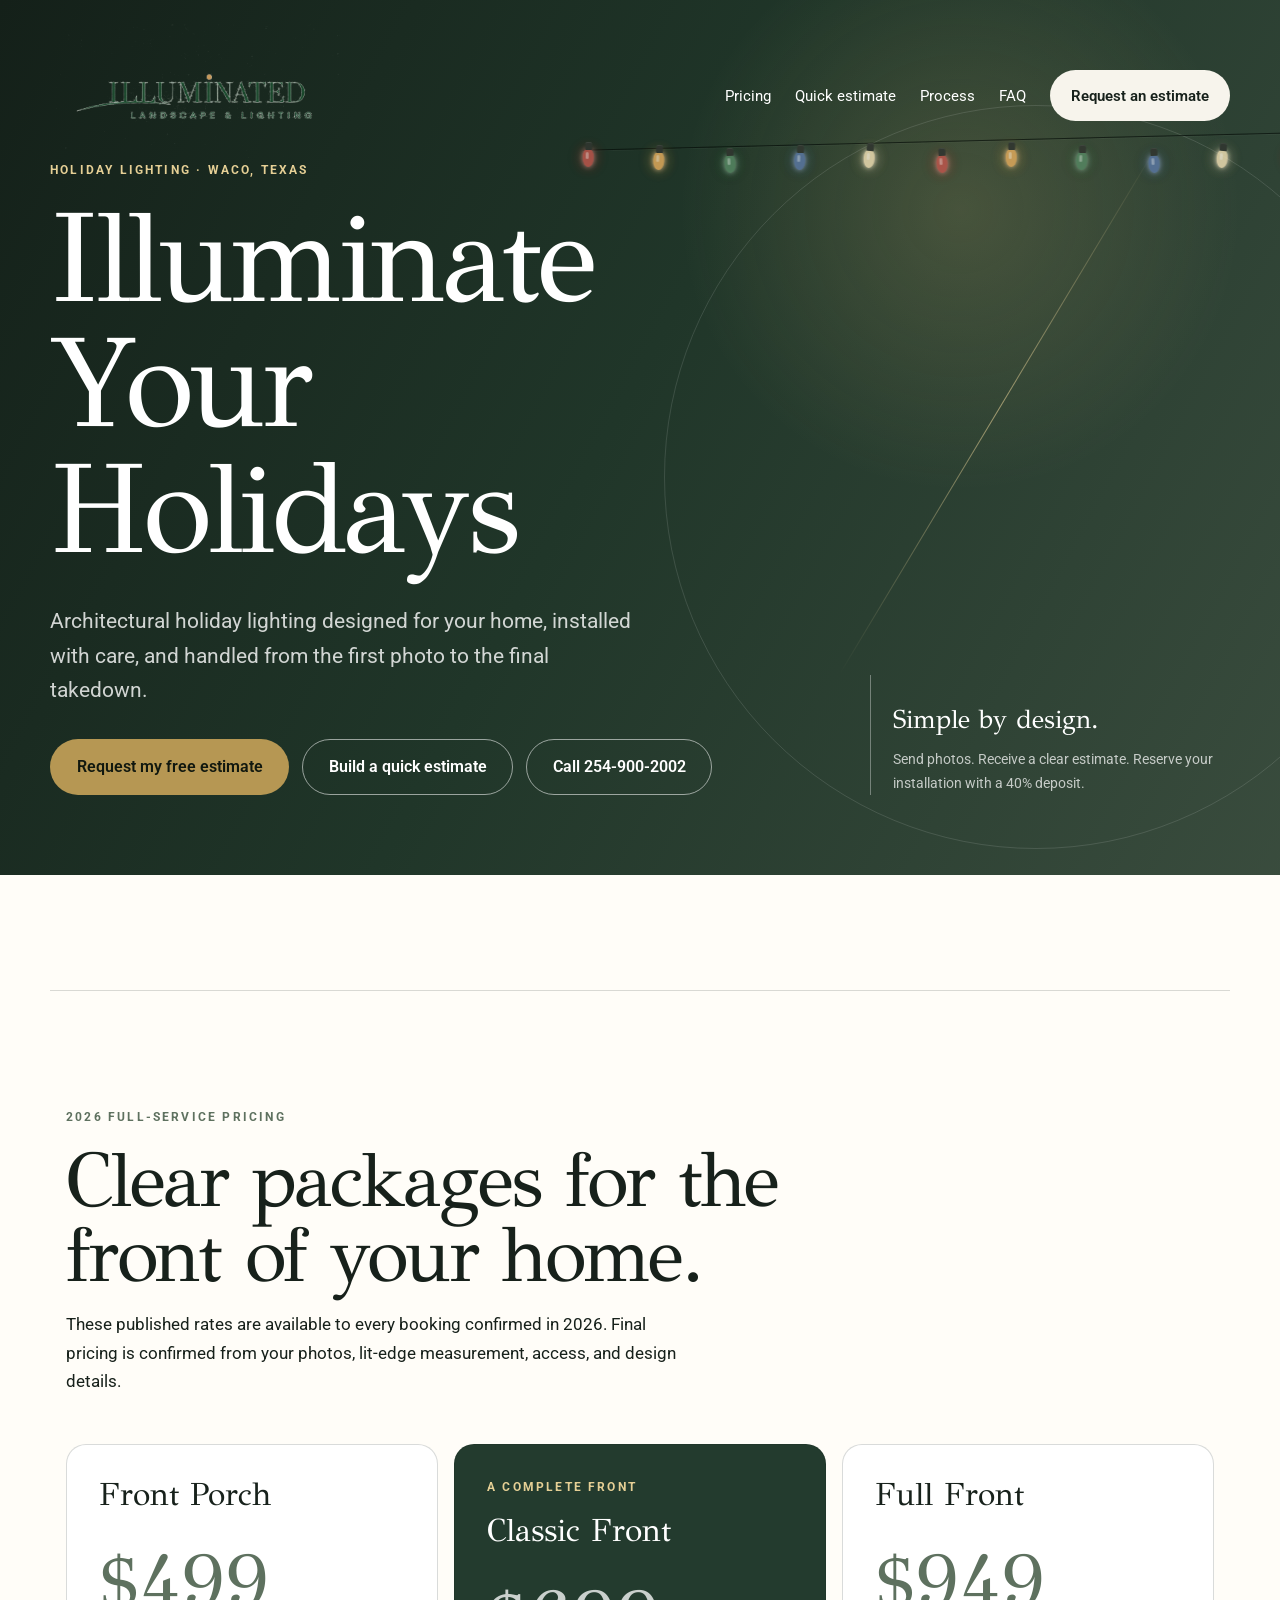
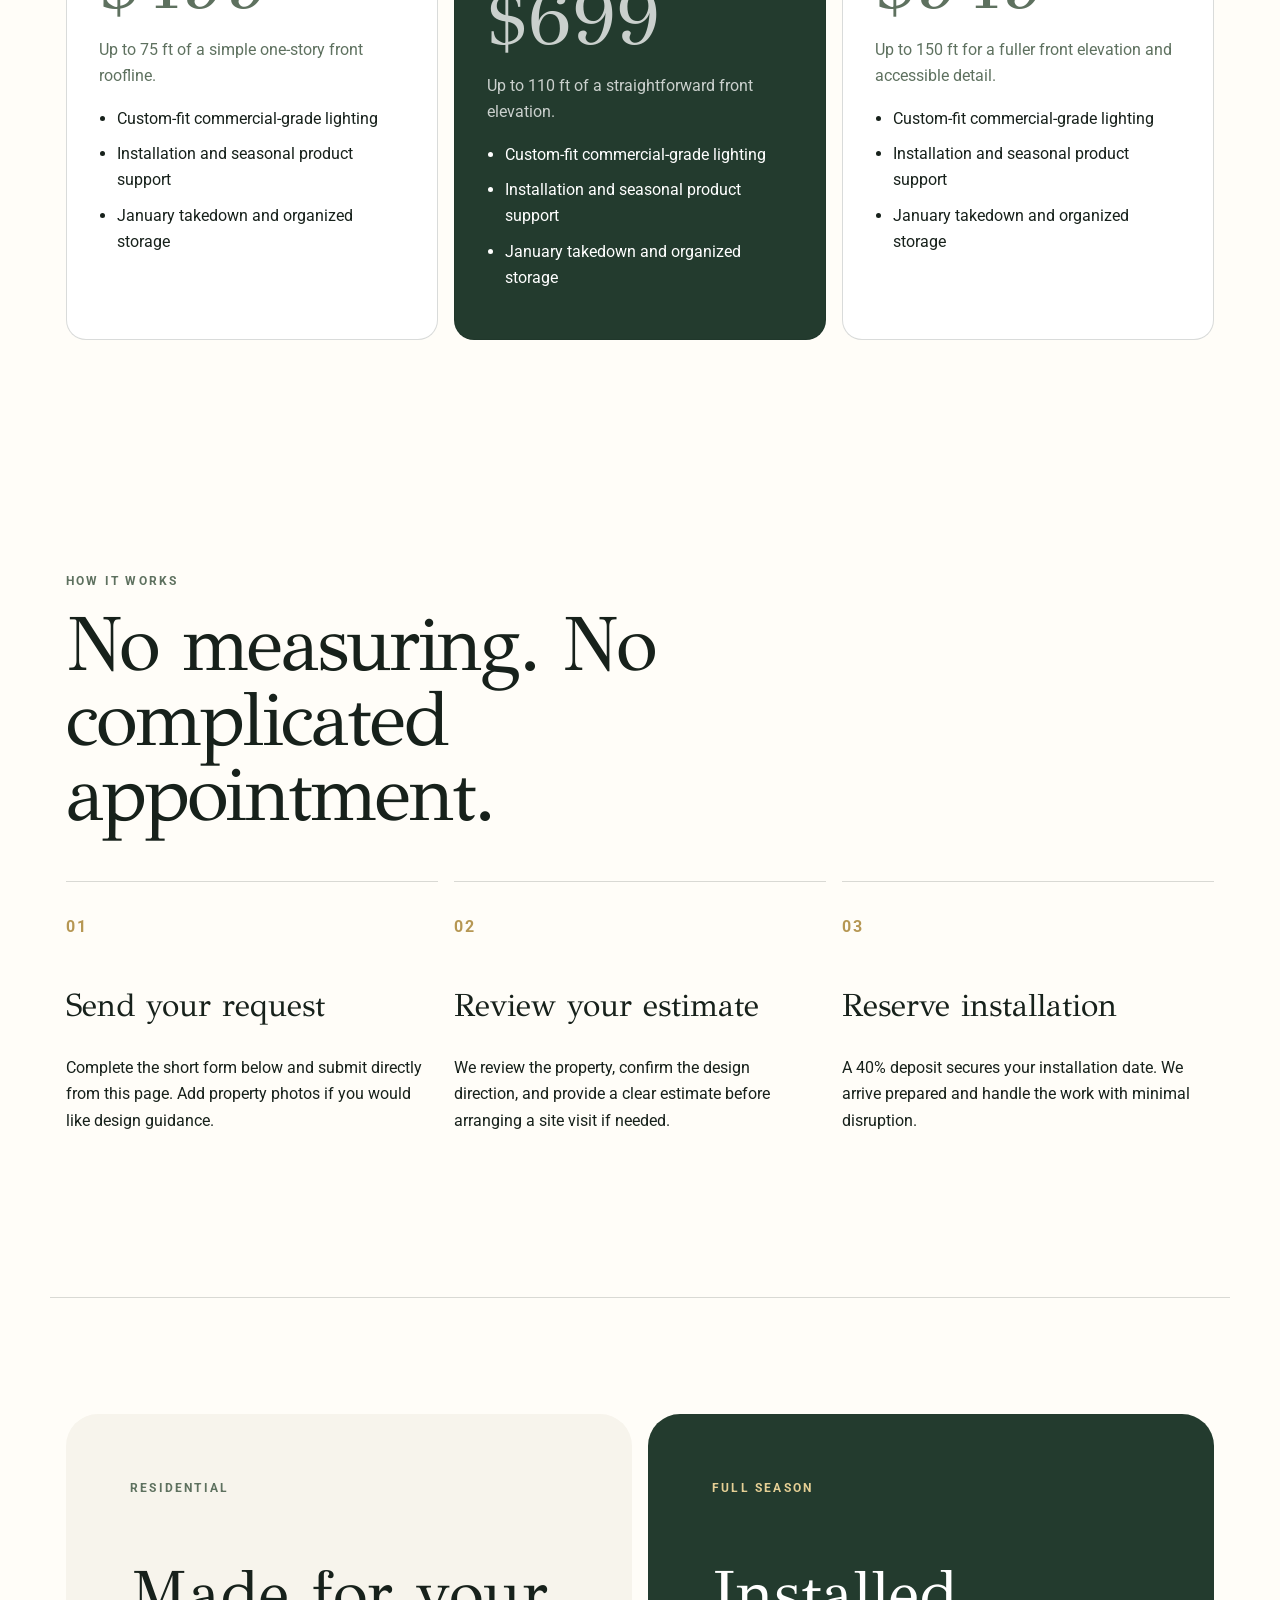
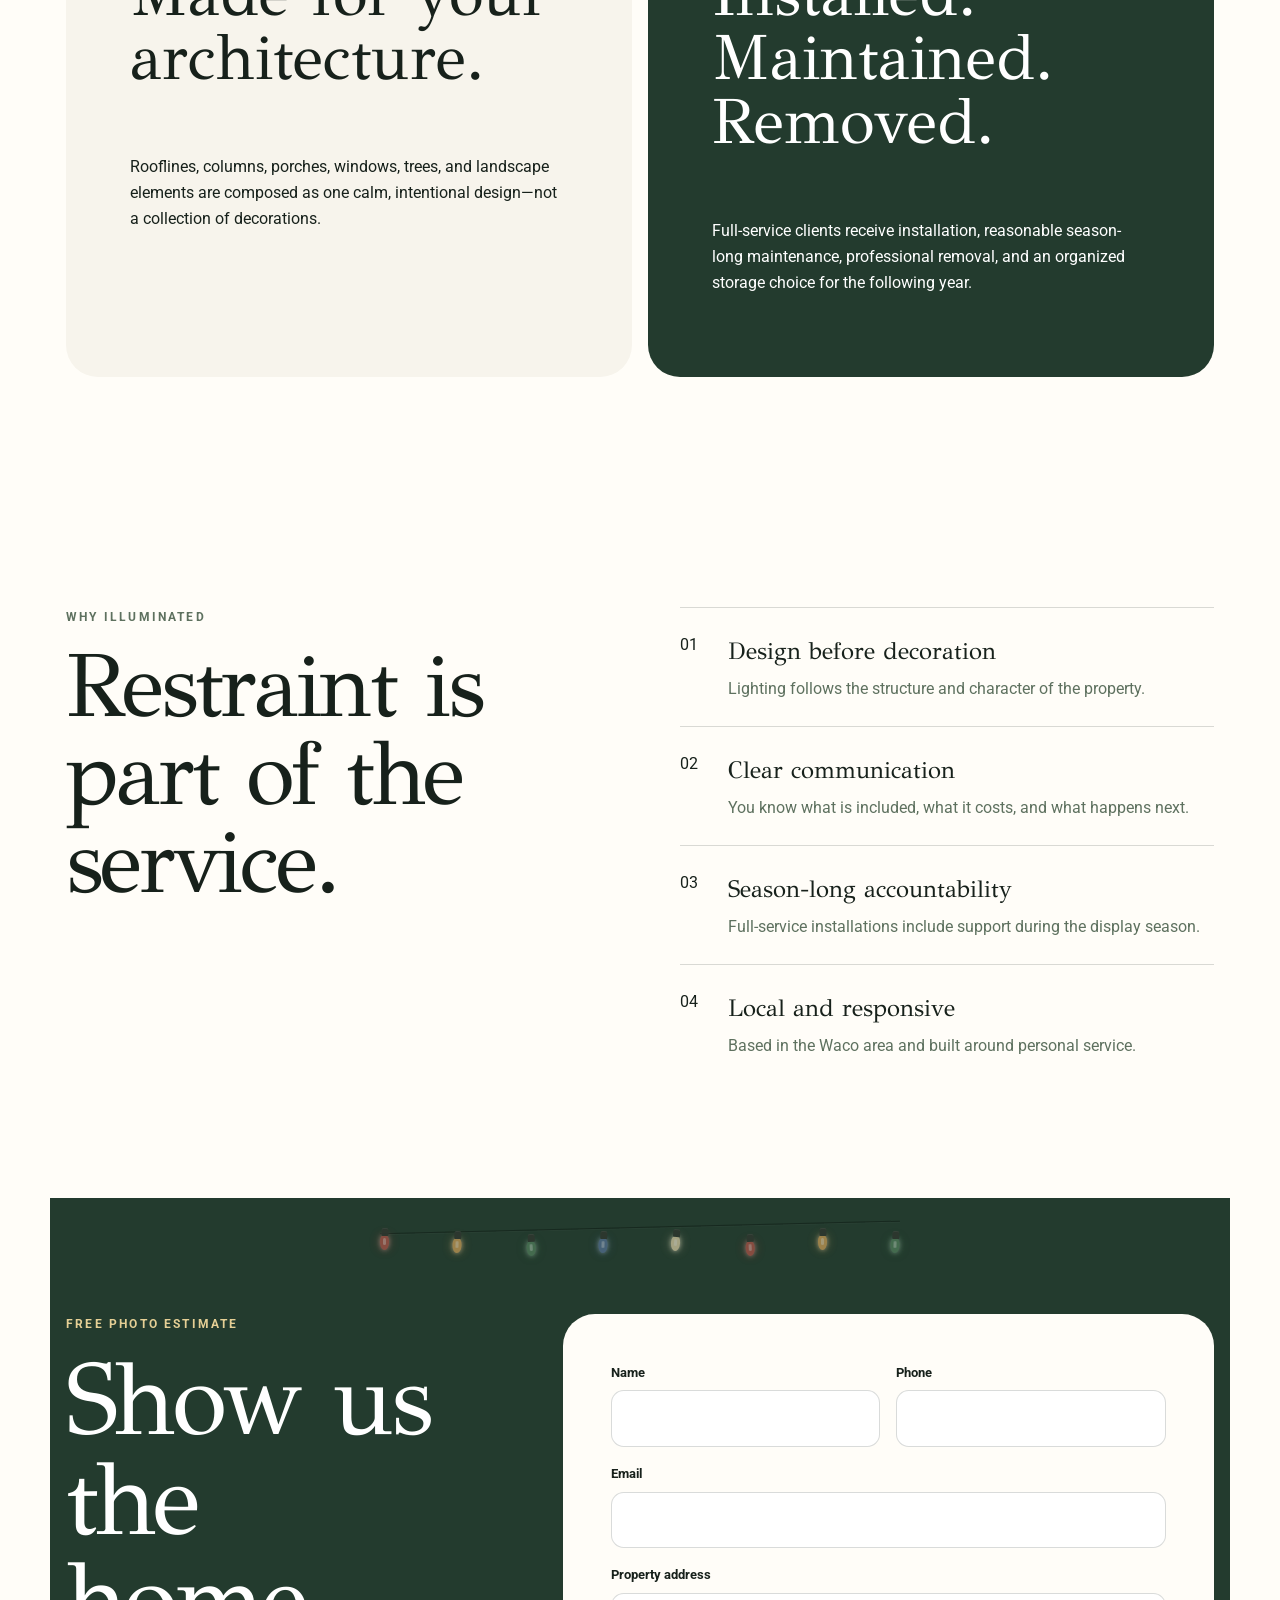
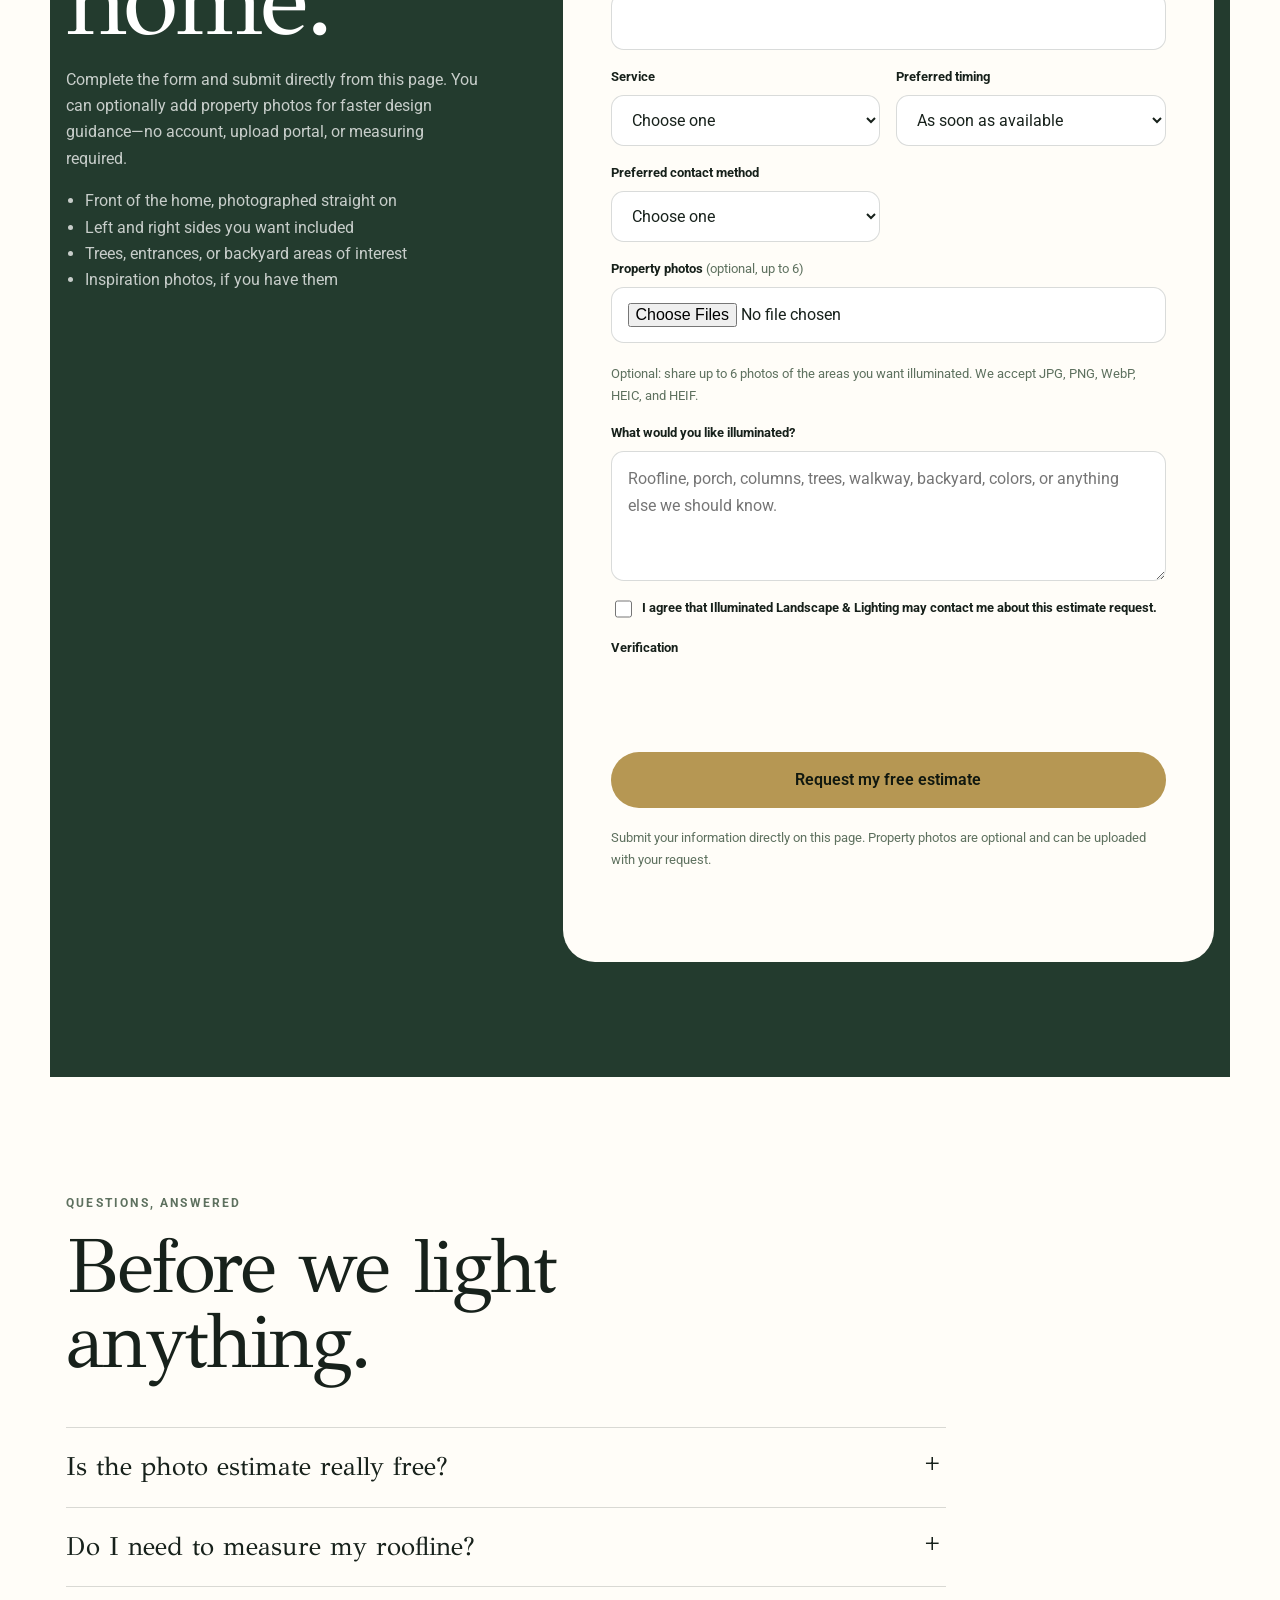
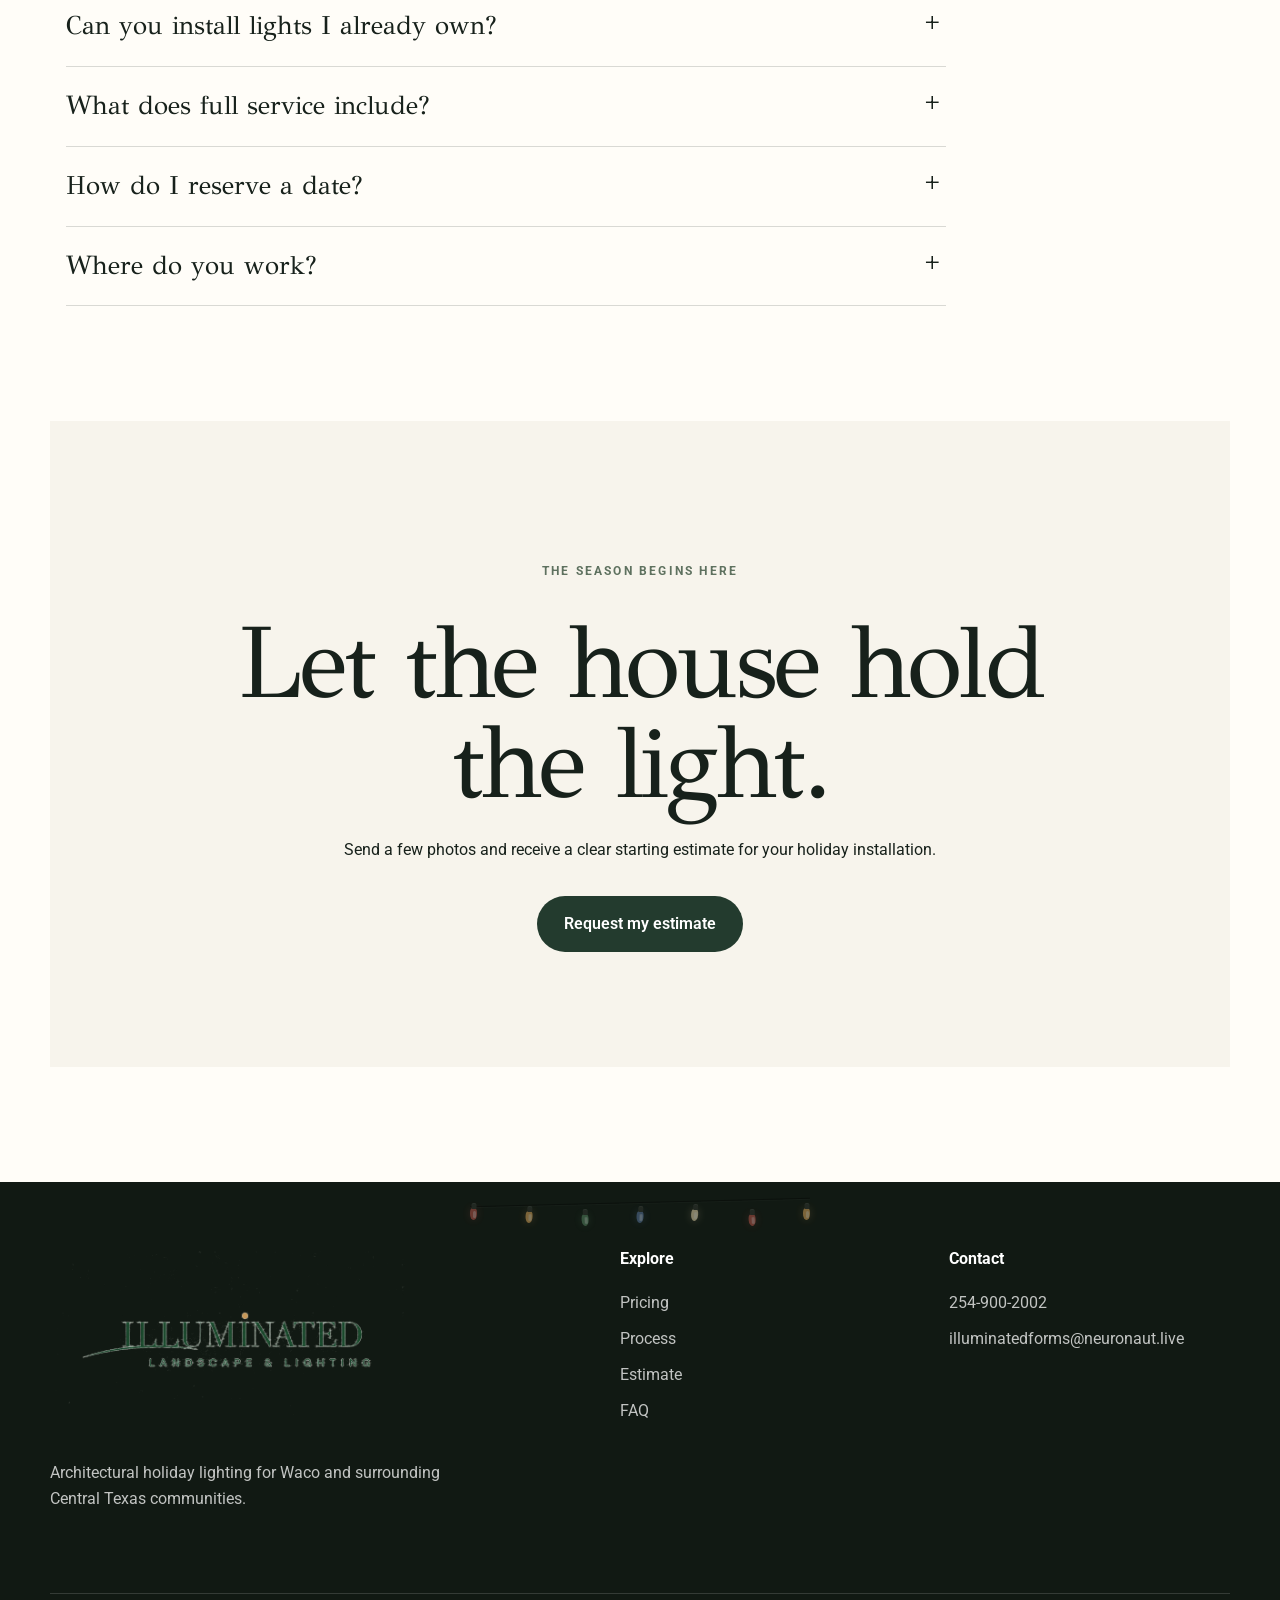
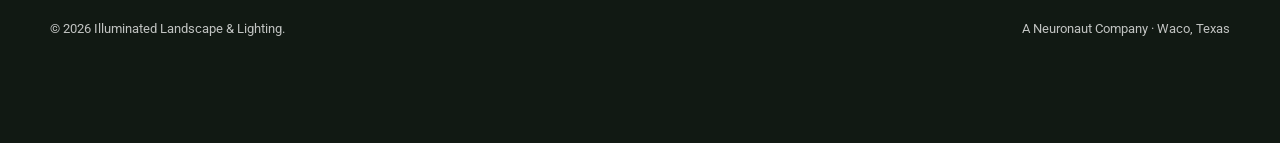
==== commit 2230c989: "Align public pricing and deposits with 2026 calculator" ====
--- a/index.html
+++ b/index.html
@@ -75,7 +75,6 @@
         <span></span><span></span>
       </button>
       <nav class="nav-links" id="primary-navigation" aria-label="Primary navigation" data-nav-links>
-        <a href="#offer">Founder's Five</a>
         <a href="#pricing">Pricing</a>
         <a href="calculator.html">Quick estimate</a>
         <a href="#process">Process</a>
@@ -100,57 +99,39 @@
         </div>
         <aside class="hero-note reveal" aria-label="Service summary">
           <strong>Simple by design.</strong>
-          Send photos. Receive a clear estimate. Reserve your installation with a 50% deposit.
+          Send photos. Receive a clear estimate. Reserve your installation with a 40% deposit.
         </aside>
       </div>
     </section>
 
     <section class="section" id="offer">
       <div class="container">
-        <article class="founders-card reveal">
-          <div class="founders-number" aria-hidden="true">5</div>
-          <div class="founders-copy">
-            <p class="eyebrow">Opening-season offer</p>
-            <h2 class="display">The Founder's Five.</h2>
-            <p>Our first five clients receive priority scheduling and founding-client pricing as we introduce Illuminated to Waco.</p>
-            <ul>
-              <li>Personal design consultation by photo</li>
-              <li>Professional installation and season-long support</li>
-              <li>Removal included with full-service installations</li>
-              <li>Optional organized storage for next season</li>
-            </ul>
-            <a class="button" href="#estimate">Claim a Founder's Five estimate</a>
-          </div>
-        </article>
-      </div>
-    </section>
-
-    <section class="section section-rule" id="pricing">
+        <section class="section section-rule" id="pricing">
       <div class="container">
         <header class="section-head reveal">
-          <p class="eyebrow">Clear starting points</p>
-          <h2 class="display">Choose how much you want us to handle.</h2>
-          <p>Every property is different, so final pricing is based on design, roofline, materials, access, and installation time.</p>
+          <p class="eyebrow">2026 full-service pricing</p>
+          <h2 class="display">Clear packages for the front of your home.</h2>
+          <p>These published rates are available to every booking confirmed in 2026. Final pricing is confirmed from your photos, lit-edge measurement, access, and design details.</p>
         </header>
         <div class="pricing-grid">
           <article class="price-card reveal">
-            <h3>Already Have Lights</h3>
-            <p class="price">$299<span style="font:400 1rem var(--body)">+</span></p>
-            <p>Professional installation using suitable lights and materials you already own.</p>
-            <ul><li>Layout and installation</li><li>Safety and condition review</li><li>Takedown available</li></ul>
+            <h3>Front Porch</h3>
+            <p class="price">$499</p>
+            <p>Up to 75 ft of a simple one-story front roofline.</p>
+            <ul><li>Custom-fit commercial-grade lighting</li><li>Installation and seasonal product support</li><li>January takedown and organized storage</li></ul>
           </article>
           <article class="price-card featured reveal">
-            <p class="eyebrow" style="color:#e5cf95">Most complete</p>
-            <h3>Full Service</h3>
-            <p class="price">$499<span style="font:400 1rem var(--body)">+</span></p>
-            <p>We provide the lighting, installation, maintenance, removal, and organized end-of-season handling.</p>
-            <ul><li>Custom-fit lighting</li><li>Season-long maintenance</li><li>Removal included</li><li>Storage options available</li></ul>
+            <p class="eyebrow" style="color:#e5cf95">A complete front</p>
+            <h3>Classic Front</h3>
+            <p class="price">$699</p>
+            <p>Up to 110 ft of a straightforward front elevation.</p>
+            <ul><li>Custom-fit commercial-grade lighting</li><li>Installation and seasonal product support</li><li>January takedown and organized storage</li></ul>
           </article>
           <article class="price-card reveal">
-            <h3>Signature Design</h3>
-            <p class="price">Custom</p>
-            <p>Layered architectural lighting for larger homes, landscape features, trees, entrances, or commercial properties.</p>
-            <ul><li>Multi-zone design</li><li>Premium material options</li><li>Priority project coordination</li></ul>
+            <h3>Full Front</h3>
+            <p class="price">$949</p>
+            <p>Up to 150 ft for a fuller front elevation and accessible detail.</p>
+            <ul><li>Custom-fit commercial-grade lighting</li><li>Installation and seasonal product support</li><li>January takedown and organized storage</li></ul>
           </article>
         </div>
       </div>
@@ -165,7 +146,7 @@
         <div class="steps-grid">
           <article class="step reveal"><h3>Send your request</h3><p>Complete the short form below and submit directly from this page. Add property photos if you would like design guidance.</p></article>
           <article class="step reveal"><h3>Review your estimate</h3><p>We review the property, confirm the design direction, and provide a clear estimate before arranging a site visit if needed.</p></article>
-          <article class="step reveal"><h3>Reserve installation</h3><p>A 50% deposit secures your installation date. We arrive prepared and handle the work with minimal disruption.</p></article>
+          <article class="step reveal"><h3>Reserve installation</h3><p>A 40% deposit secures your installation date. We arrive prepared and handle the work with minimal disruption.</p></article>
         </div>
       </div>
     </section>
@@ -244,7 +225,7 @@
           <details class="reveal"><summary>Do I need to measure my roofline?</summary><p>No. Photos and the property address are normally enough for an initial estimate. We handle measurement and material calculations.</p></details>
           <details class="reveal"><summary>Can you install lights I already own?</summary><p>Yes, provided the lights and wiring are appropriate, complete, and in safe working condition. We will review them before installation.</p></details>
           <details class="reveal"><summary>What does full service include?</summary><p>Design, commercial-grade or project-appropriate lighting materials, installation, reasonable maintenance during the season, and removal. Optional storage may be quoted separately.</p></details>
-          <details class="reveal"><summary>How do I reserve a date?</summary><p>After you approve the estimate, a 50% deposit reserves the installation date. Remaining payment terms will be shown clearly on the final quote.</p></details>
+          <details class="reveal"><summary>How do I reserve a date?</summary><p>After you approve the estimate, a 40% deposit reserves the installation date. Remaining payment terms will be shown clearly on the final quote.</p></details>
           <details class="reveal"><summary>Where do you work?</summary><p>Illuminated is based in Waco, Texas, and serves Waco and surrounding Central Texas communities. Travel availability depends on the project.</p></details>
         </div>
       </div>
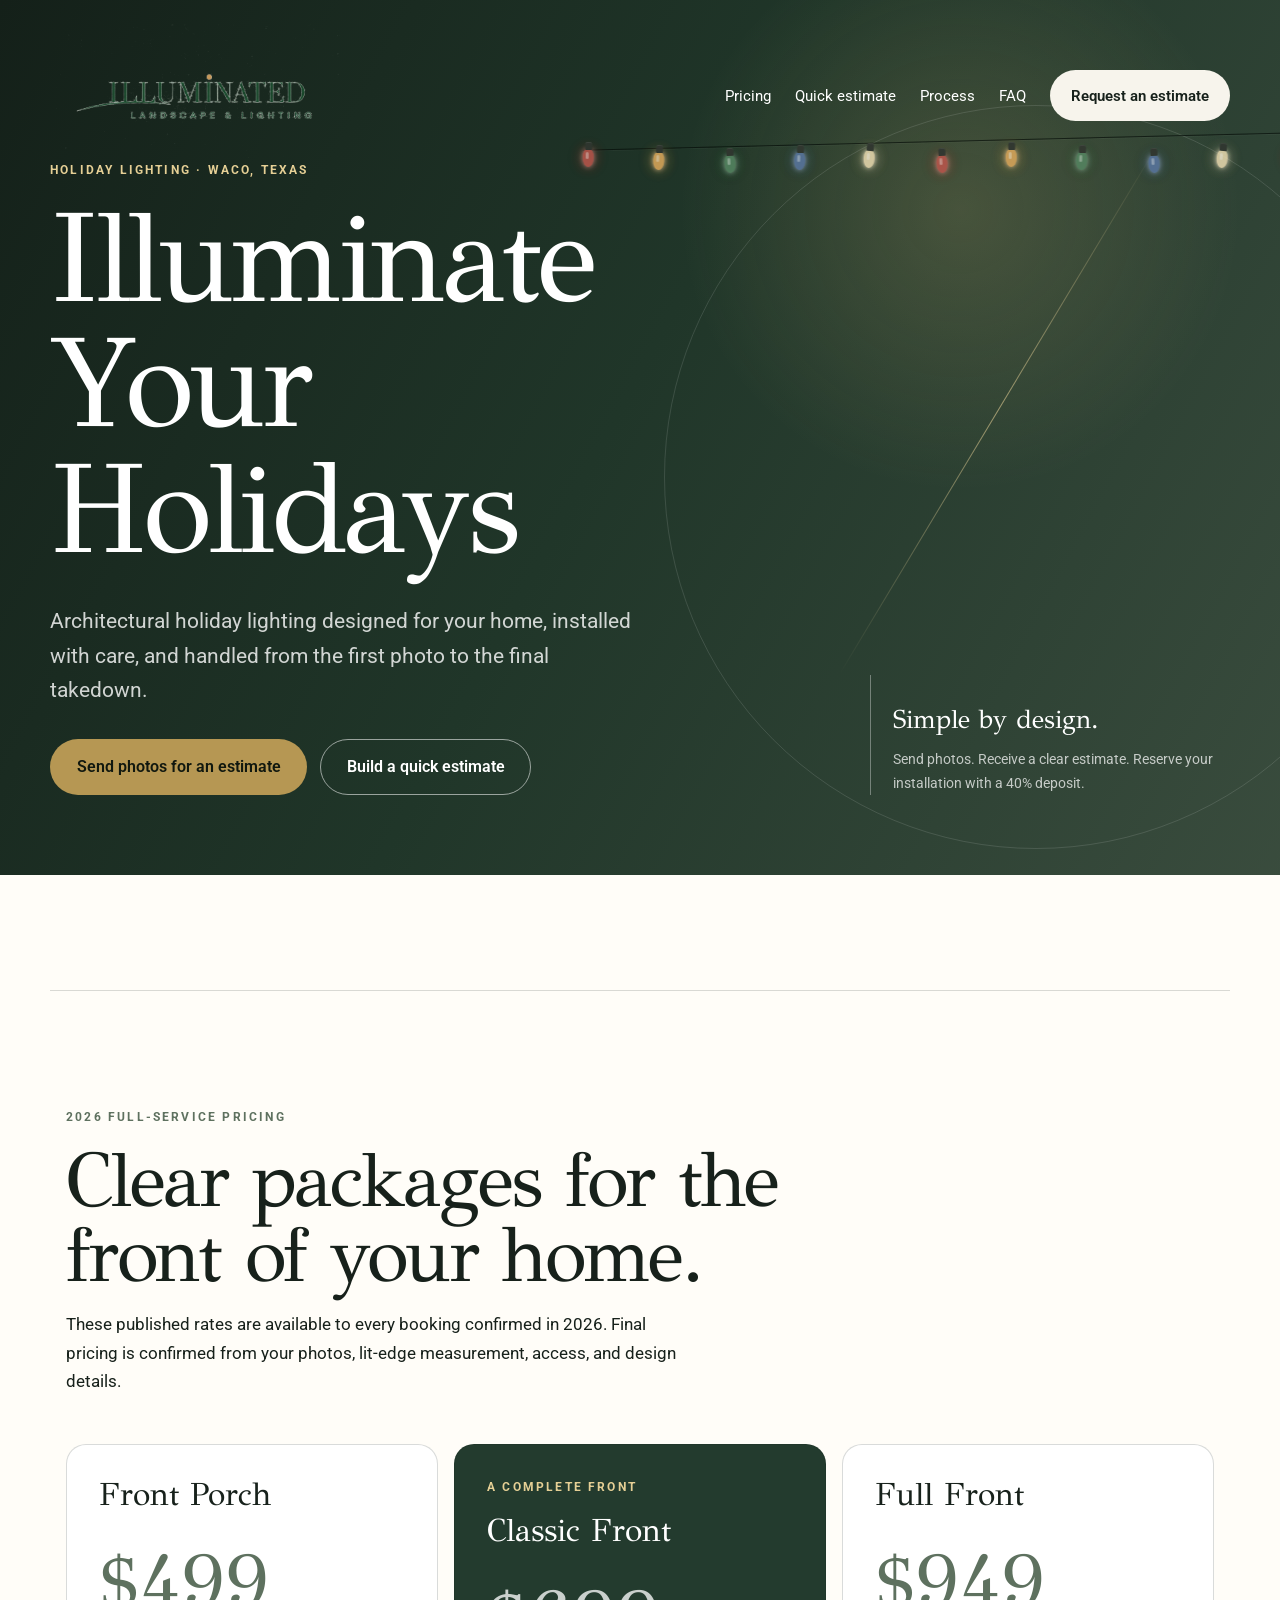
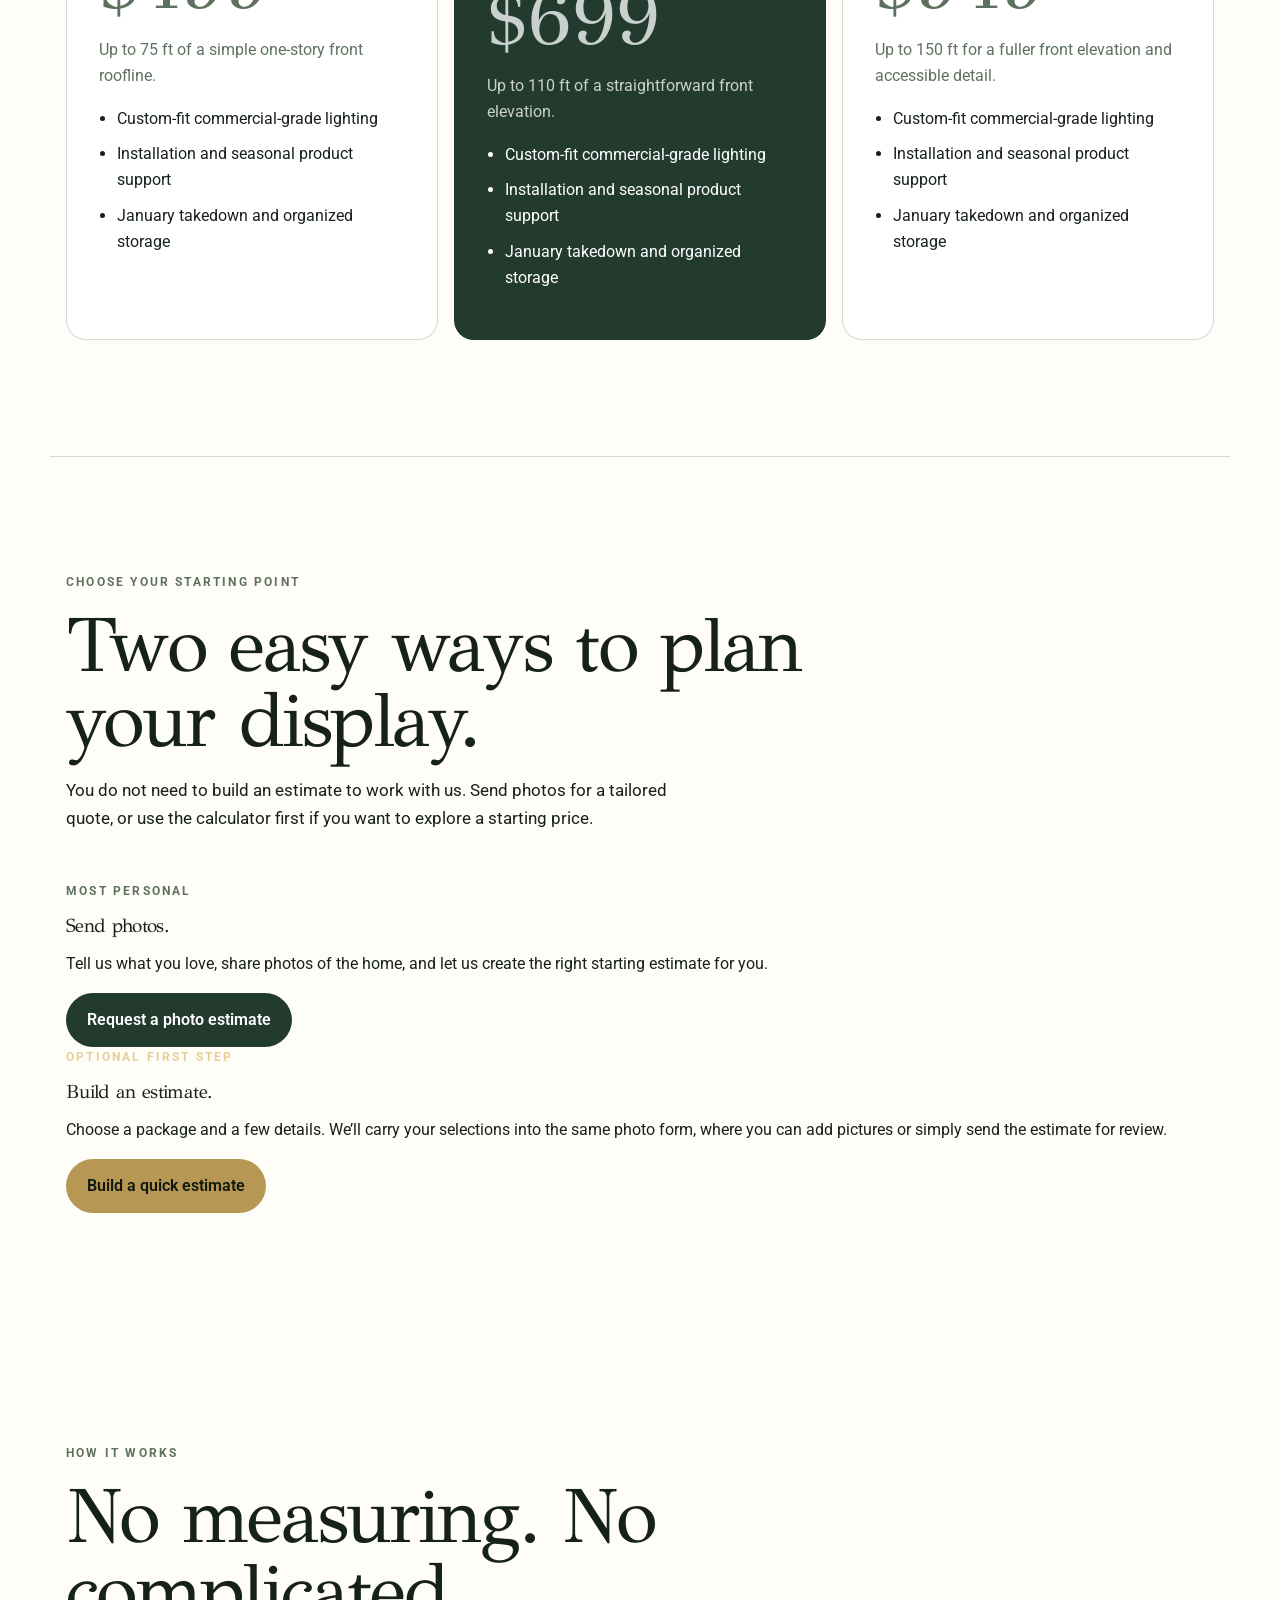
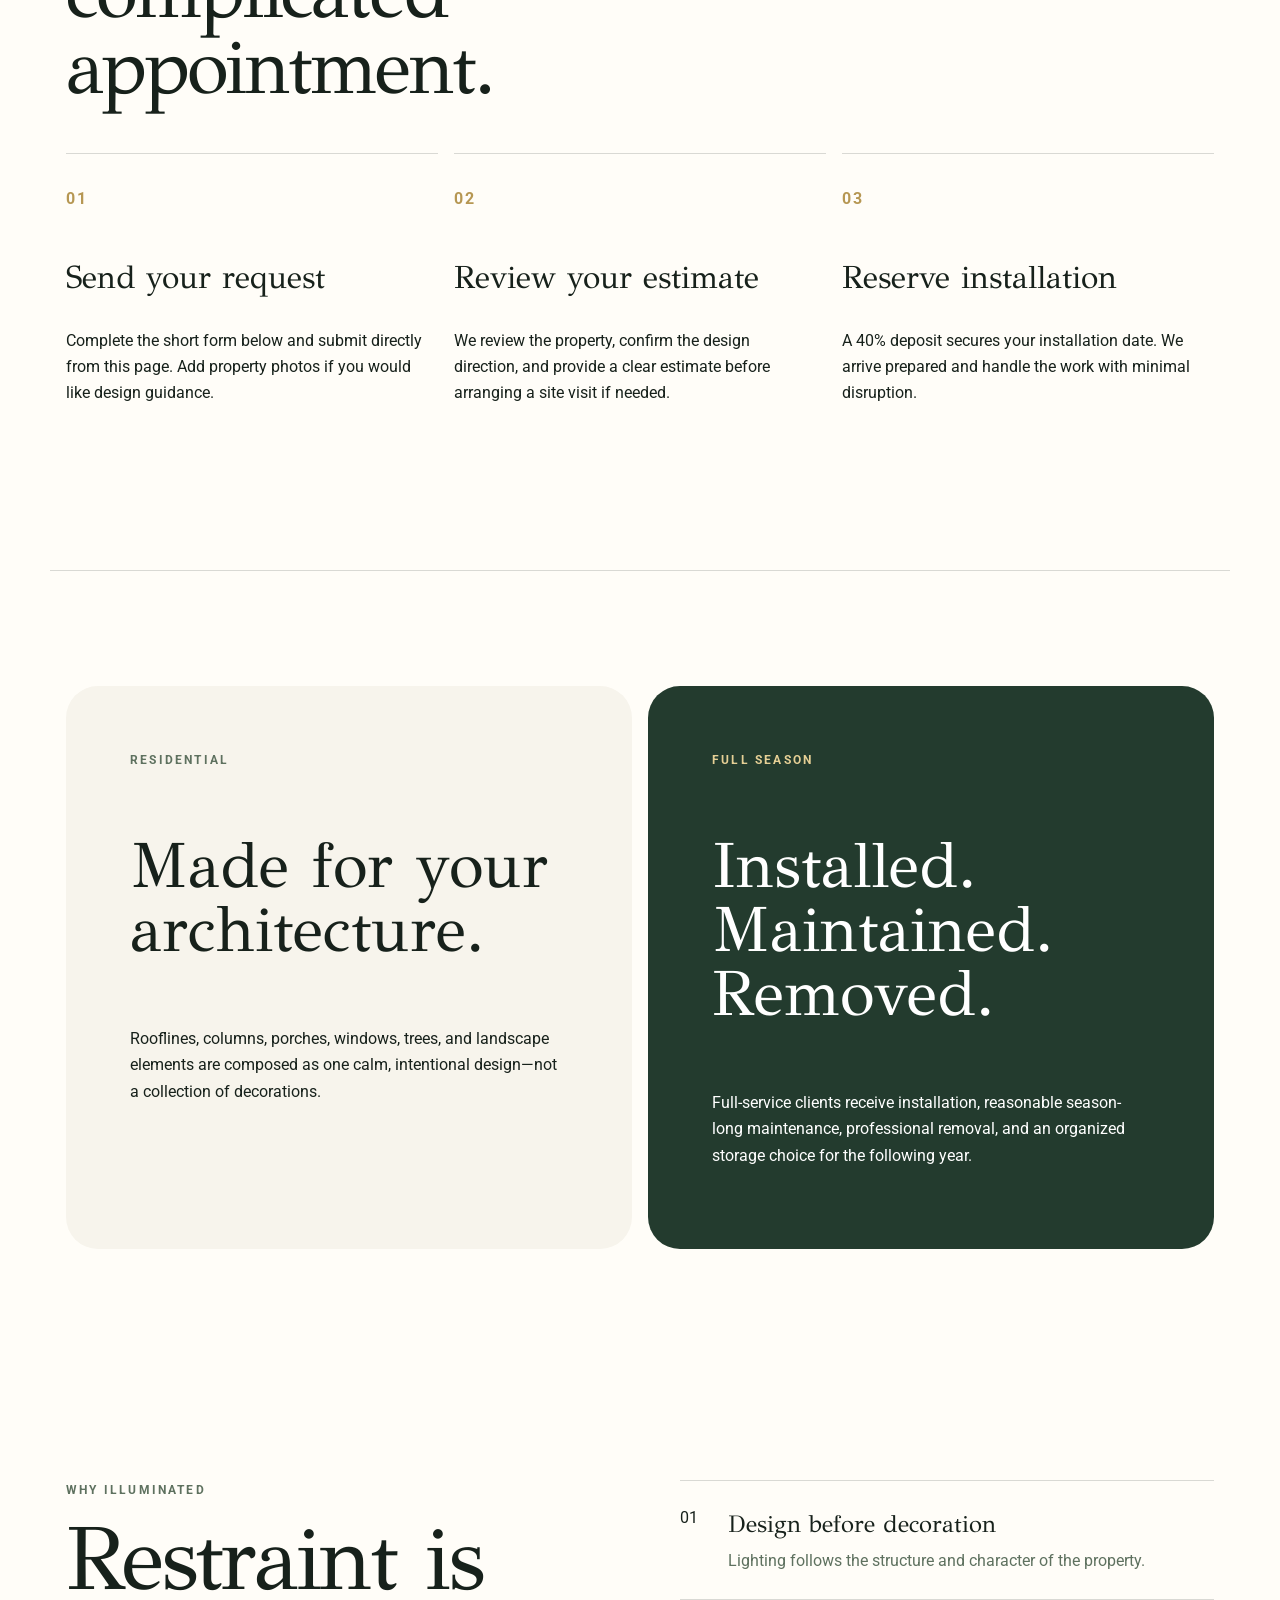
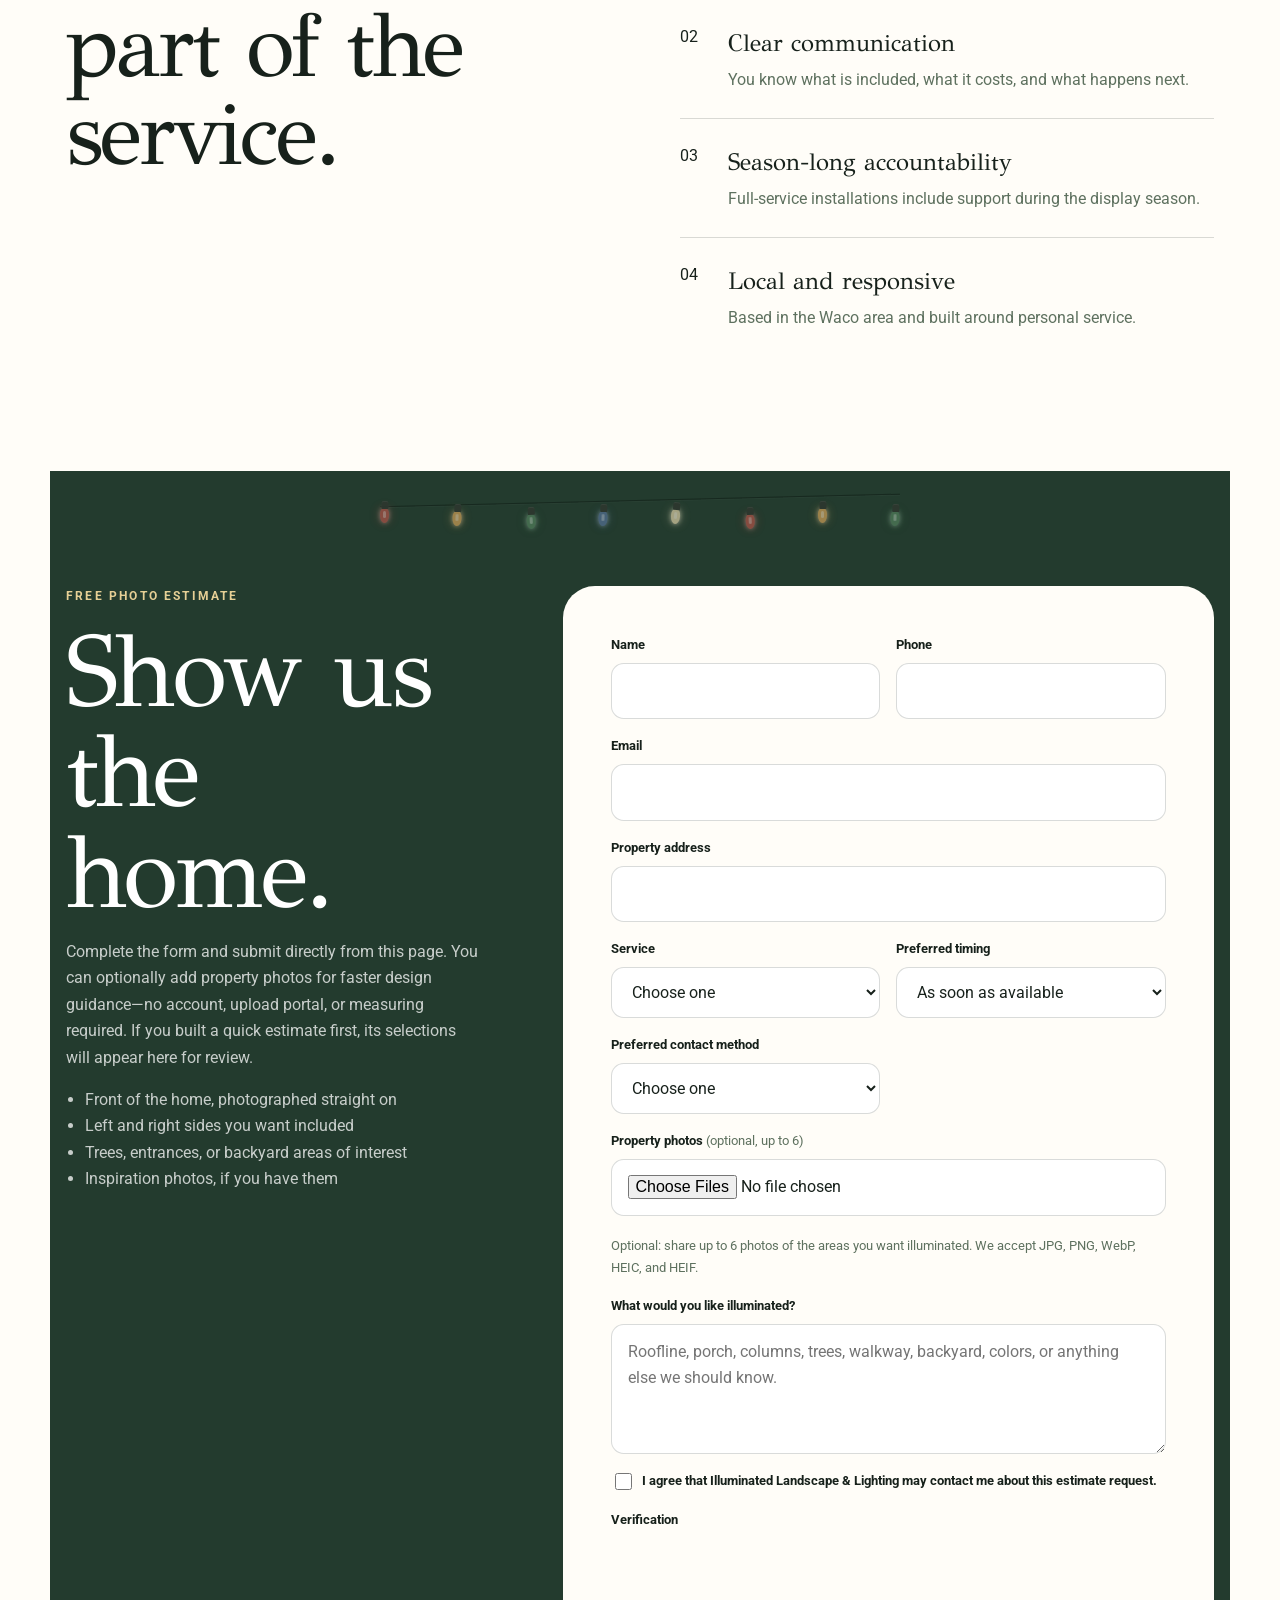
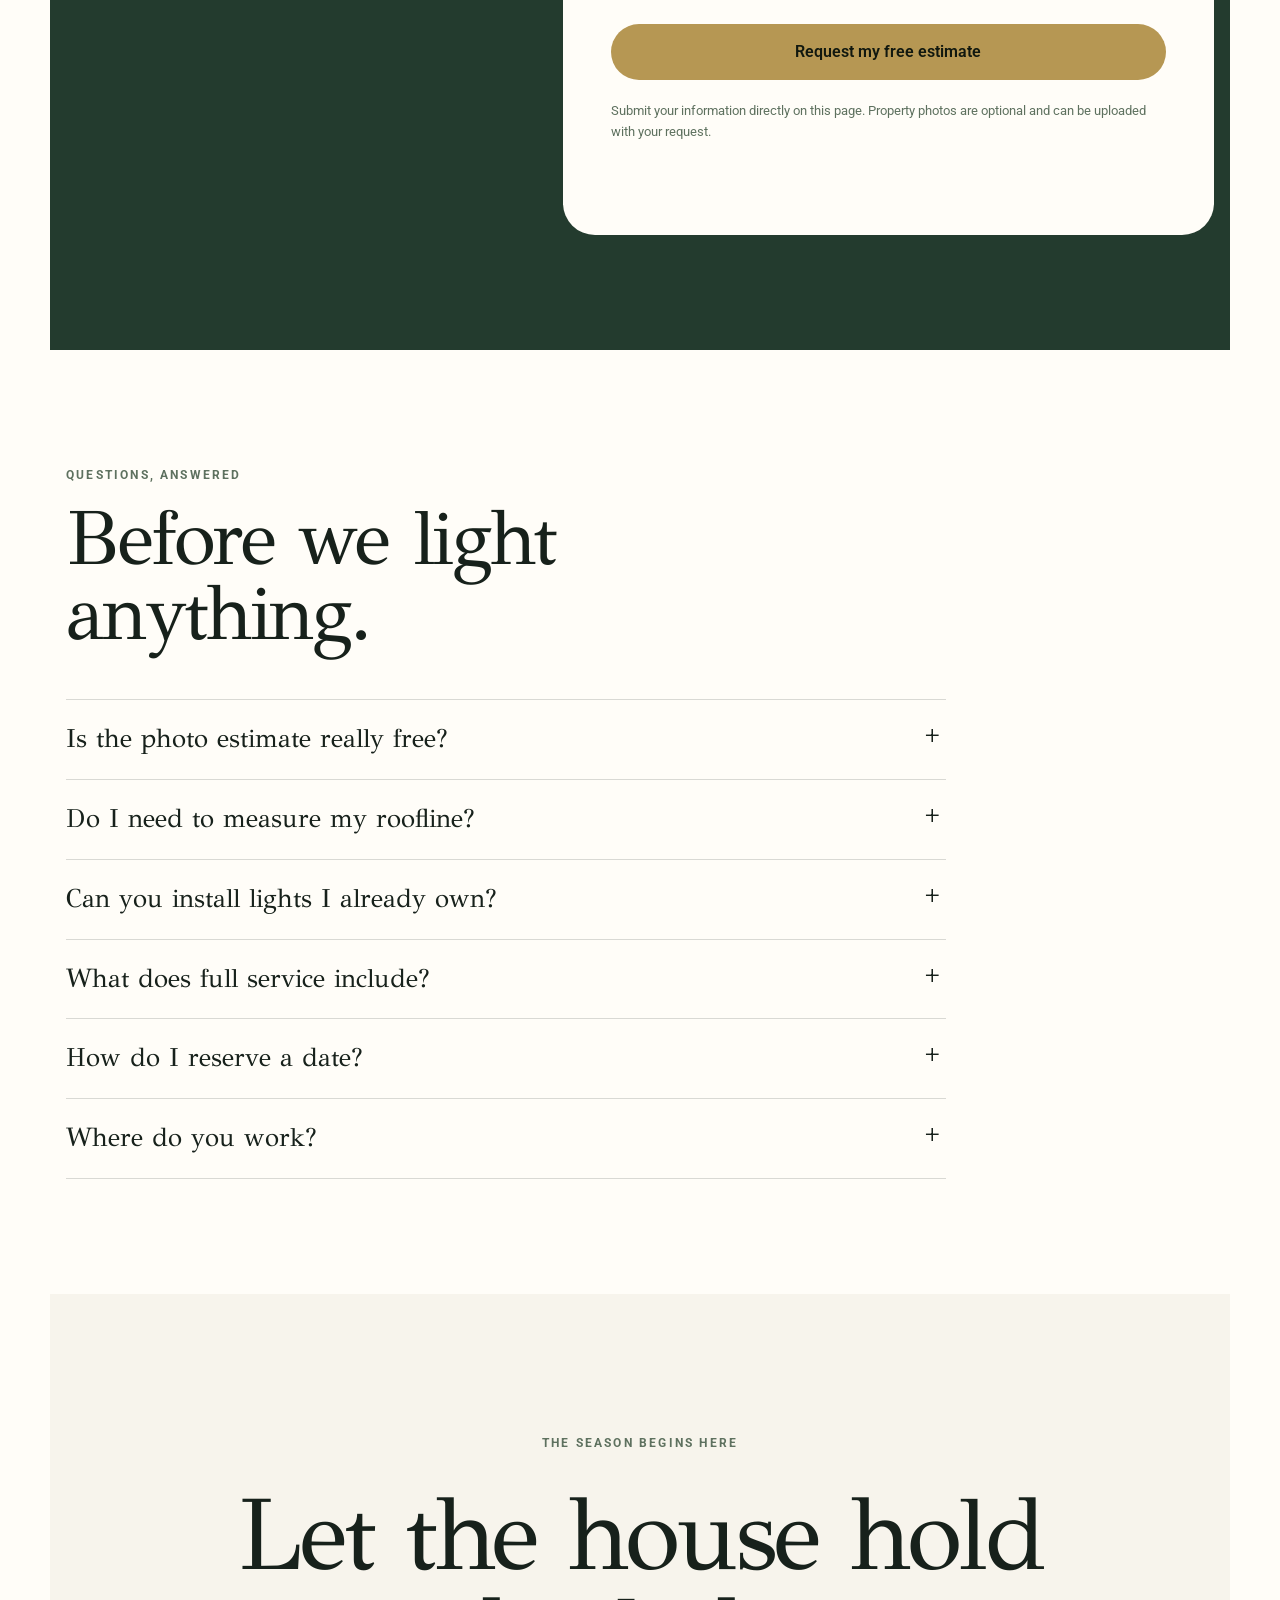
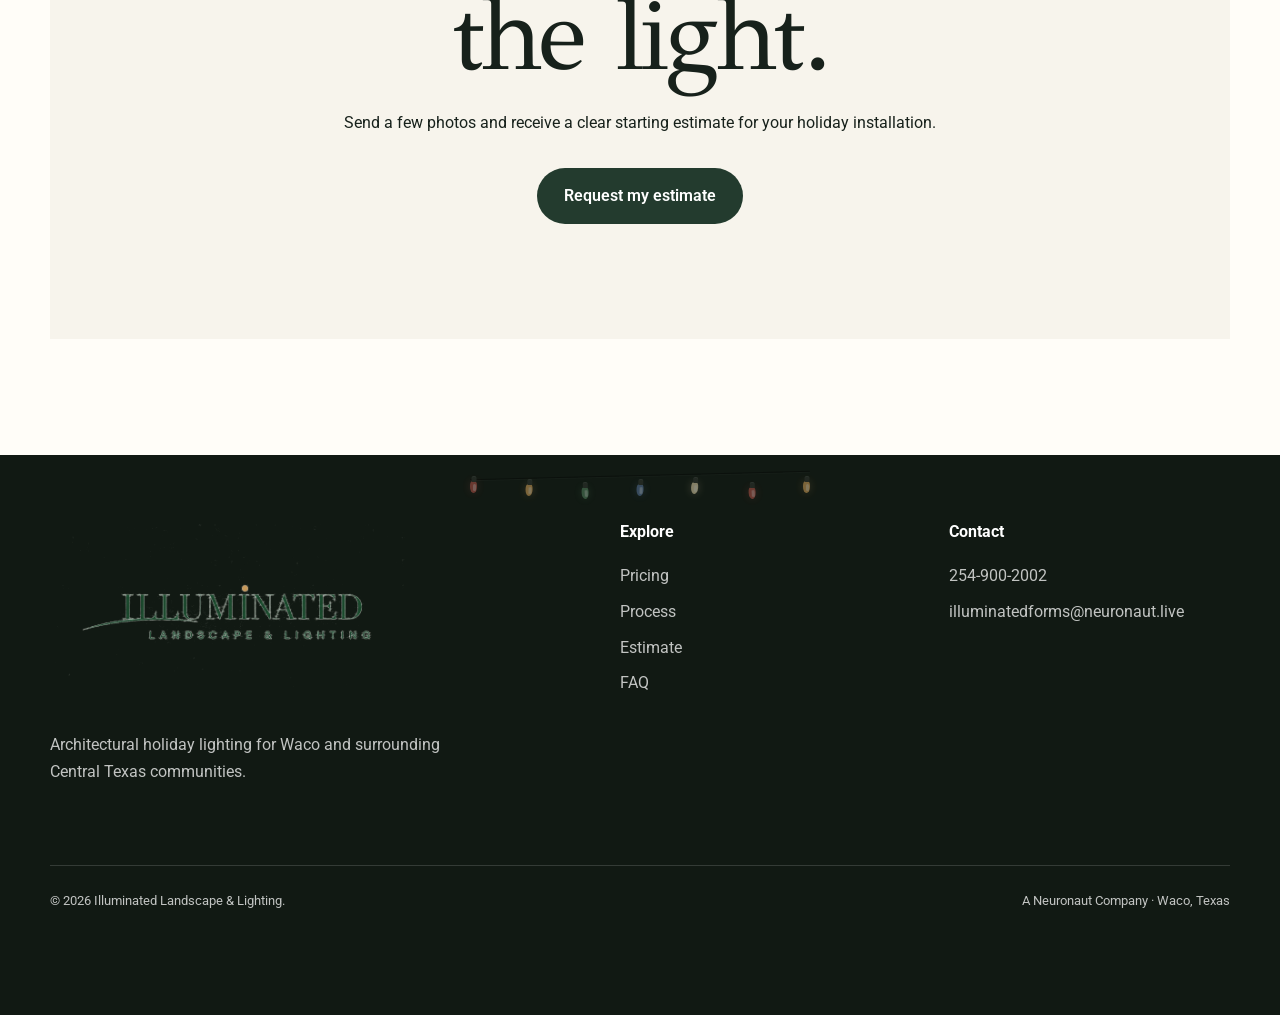
==== commit fbdd3018: "Clarify photo estimate and optional calculator paths" ====
--- a/index.html
+++ b/index.html
@@ -92,9 +92,8 @@
           <h1 class="display">Illuminate Your Holidays</h1>
           <p class="hero-lead">Architectural holiday lighting designed for your home, installed with care, and handled from the first photo to the final takedown.</p>
           <div class="hero-actions">
-            <a class="button button-gold button-large" href="#estimate">Request my free estimate</a>
+            <a class="button button-gold button-large" href="#estimate">Send photos for an estimate</a>
             <a class="button button-outline button-large" href="calculator.html">Build a quick estimate</a>
-            <a class="button button-outline button-large" href="tel:+12549002002">Call&nbsp;<span data-phone>254-900-2002</span></a>
           </div>
         </div>
         <aside class="hero-note reveal" aria-label="Service summary">
@@ -137,6 +136,30 @@
       </div>
     </section>
 
+<section class="section section-rule" id="start">
+      <div class="container">
+        <header class="section-head reveal">
+          <p class="eyebrow">Choose your starting point</p>
+          <h2 class="display">Two easy ways to plan your display.</h2>
+          <p>You do not need to build an estimate to work with us. Send photos for a tailored quote, or use the calculator first if you want to explore a starting price.</p>
+        </header>
+        <div class="start-grid">
+          <article class="start-card reveal">
+            <p class="eyebrow">Most personal</p>
+            <h3 class="display">Send photos.</h3>
+            <p>Tell us what you love, share photos of the home, and let us create the right starting estimate for you.</p>
+            <a class="button" href="#estimate">Request a photo estimate</a>
+          </article>
+          <article class="start-card start-card-dark reveal">
+            <p class="eyebrow" style="color:#e5cf95">Optional first step</p>
+            <h3 class="display">Build an estimate.</h3>
+            <p>Choose a package and a few details. We’ll carry your selections into the same photo form, where you can add pictures or simply send the estimate for review.</p>
+            <a class="button button-gold" href="calculator.html">Build a quick estimate</a>
+          </article>
+        </div>
+      </div>
+    </section>
+
     <section class="section" id="process">
       <div class="container">
         <header class="section-head reveal">
@@ -189,7 +212,7 @@
         <div class="estimate-copy reveal">
           <p class="eyebrow" style="color:#e5cf95">Free photo estimate</p>
           <h2 class="display">Show us the home.</h2>
-          <p>Complete the form and submit directly from this page. You can optionally add property photos for faster design guidance—no account, upload portal, or measuring required.</p>
+          <p>Complete the form and submit directly from this page. You can optionally add property photos for faster design guidance—no account, upload portal, or measuring required. If you built a quick estimate first, its selections will appear here for review.</p>
           <ul class="photo-list">
             <li>Front of the home, photographed straight on</li>
             <li>Left and right sides you want included</li>
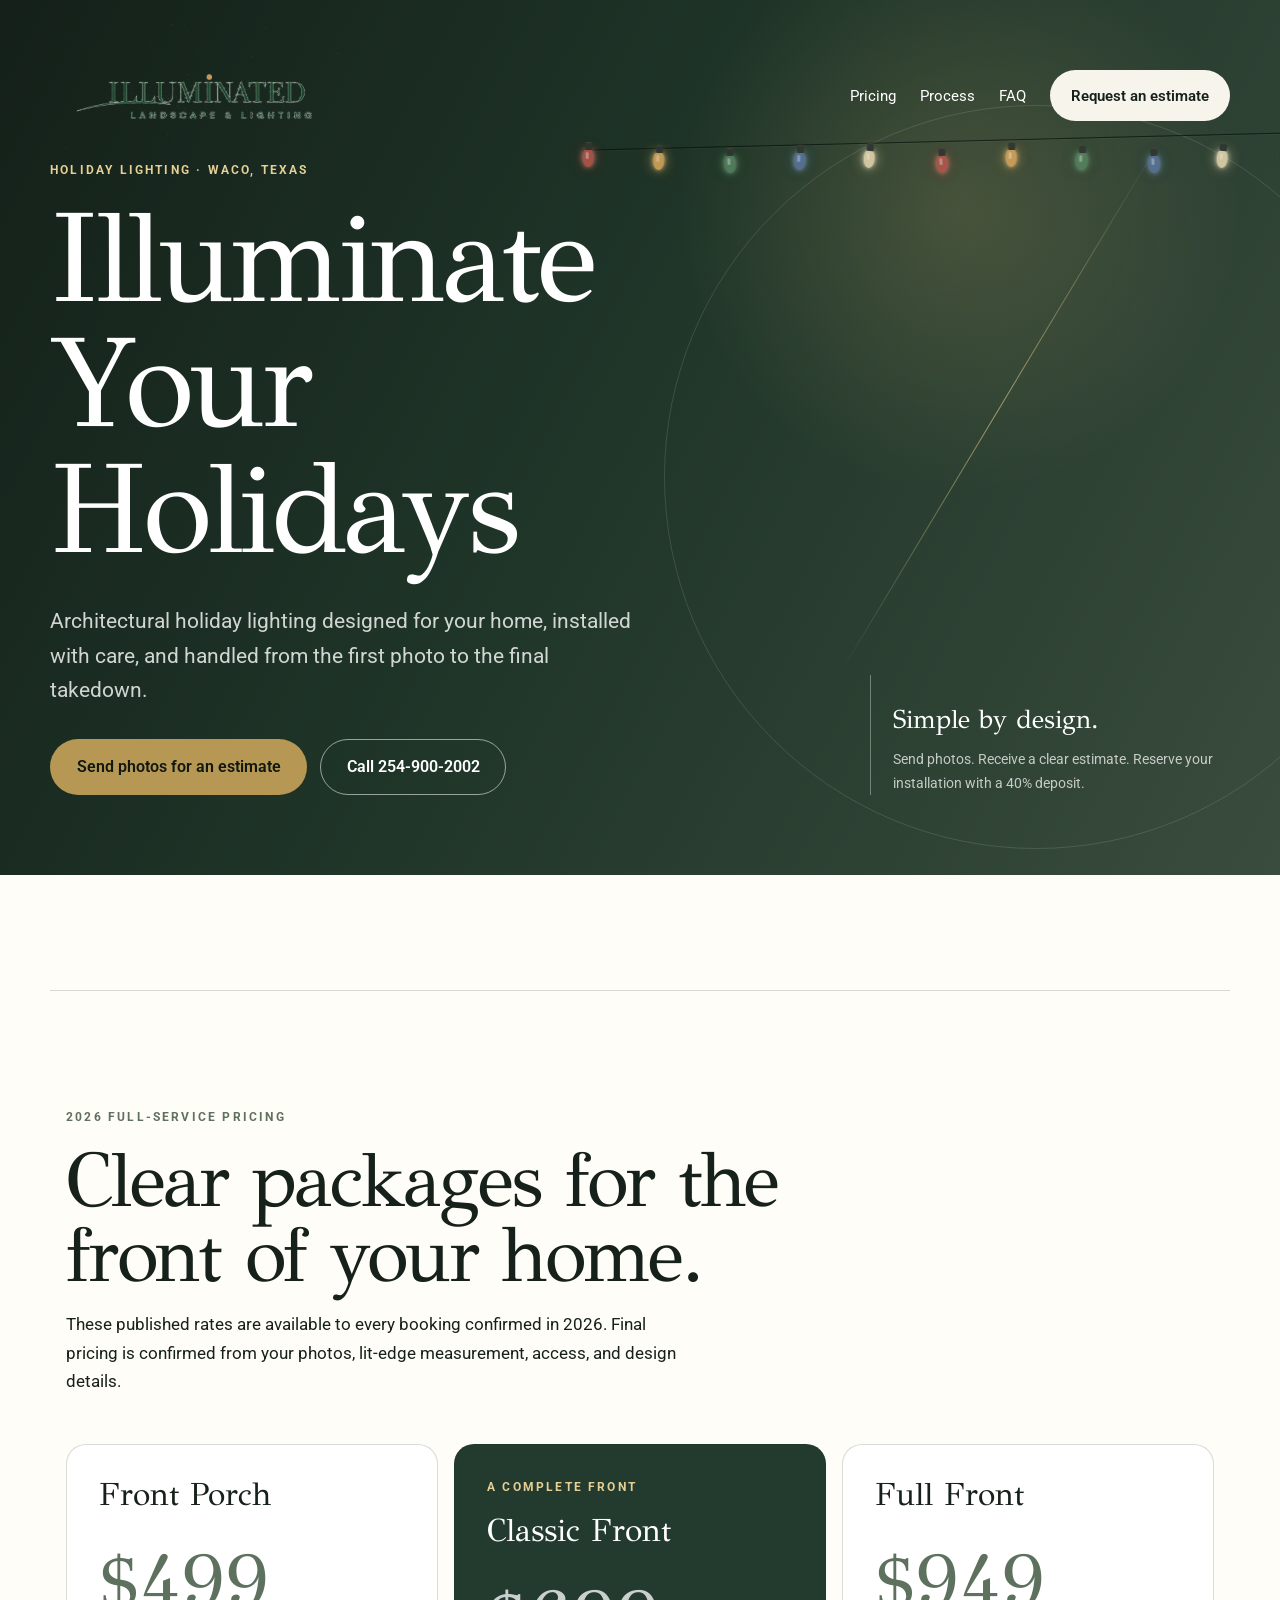
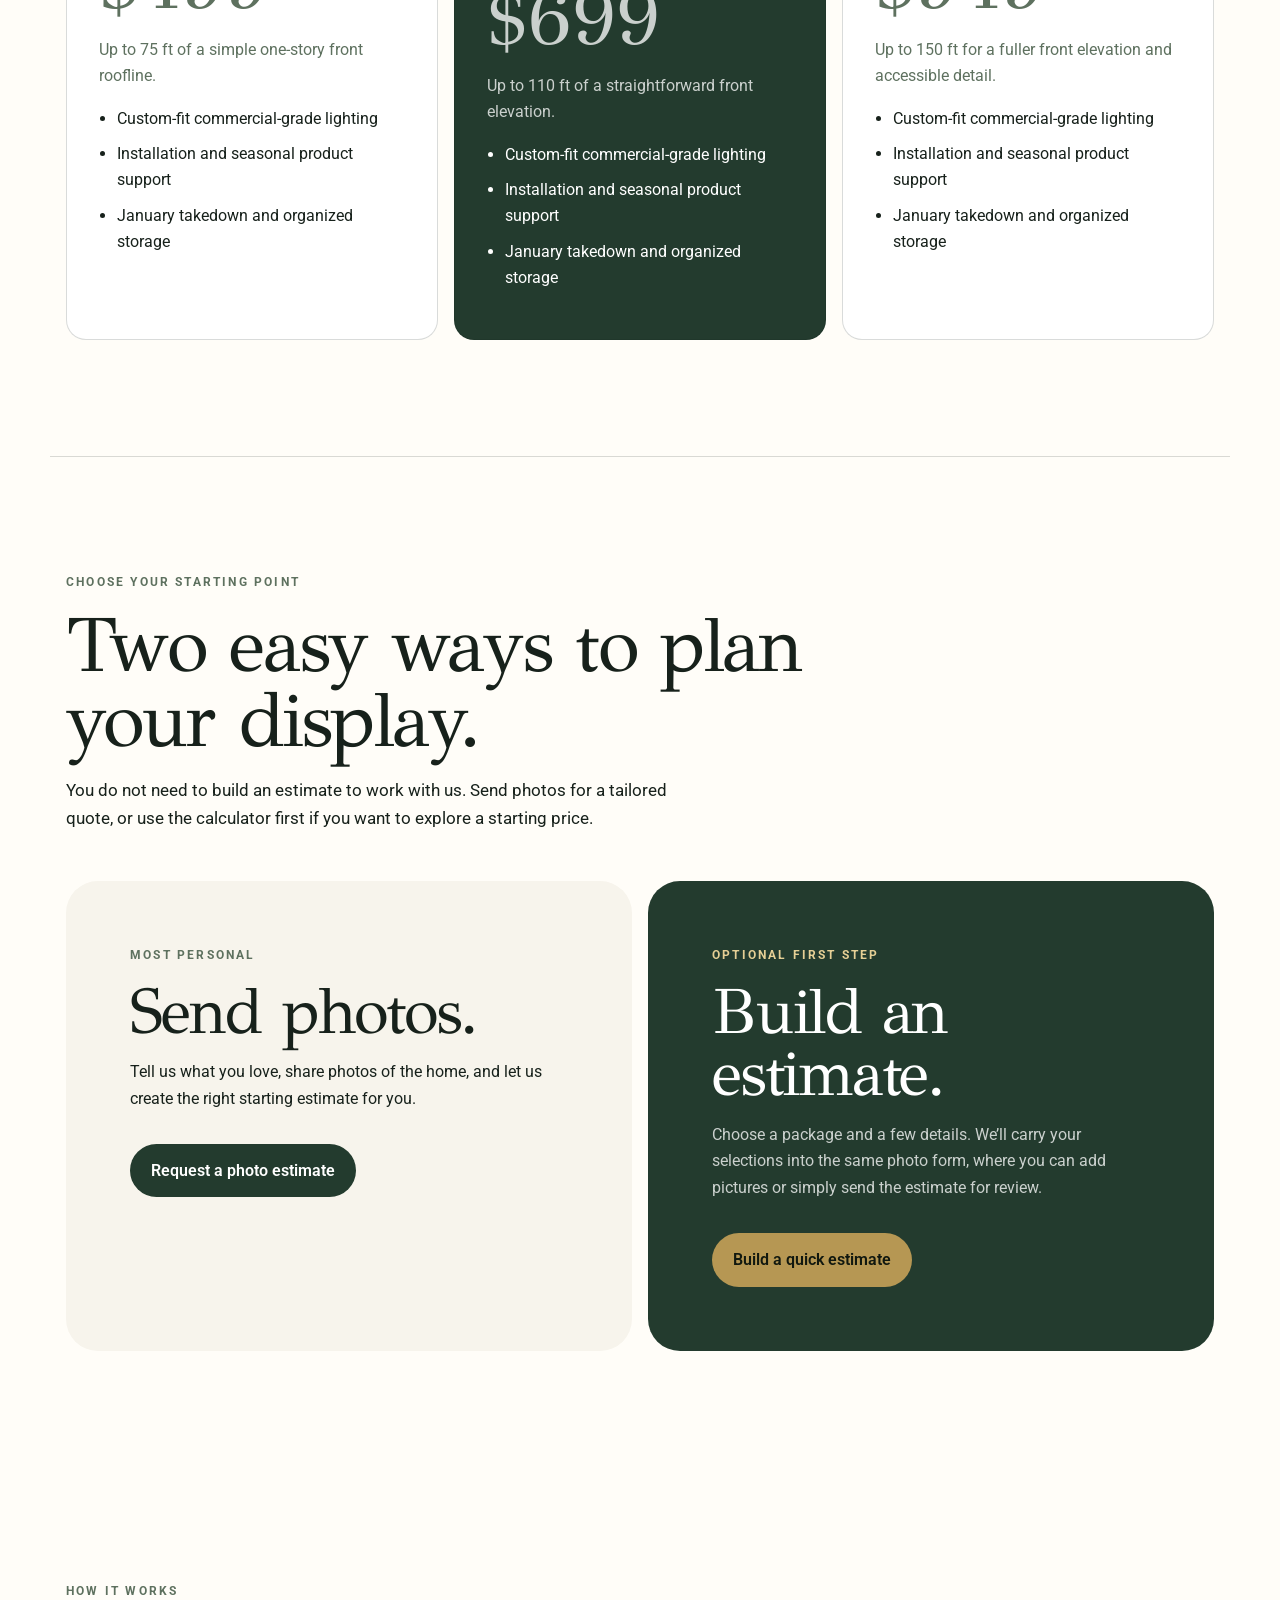
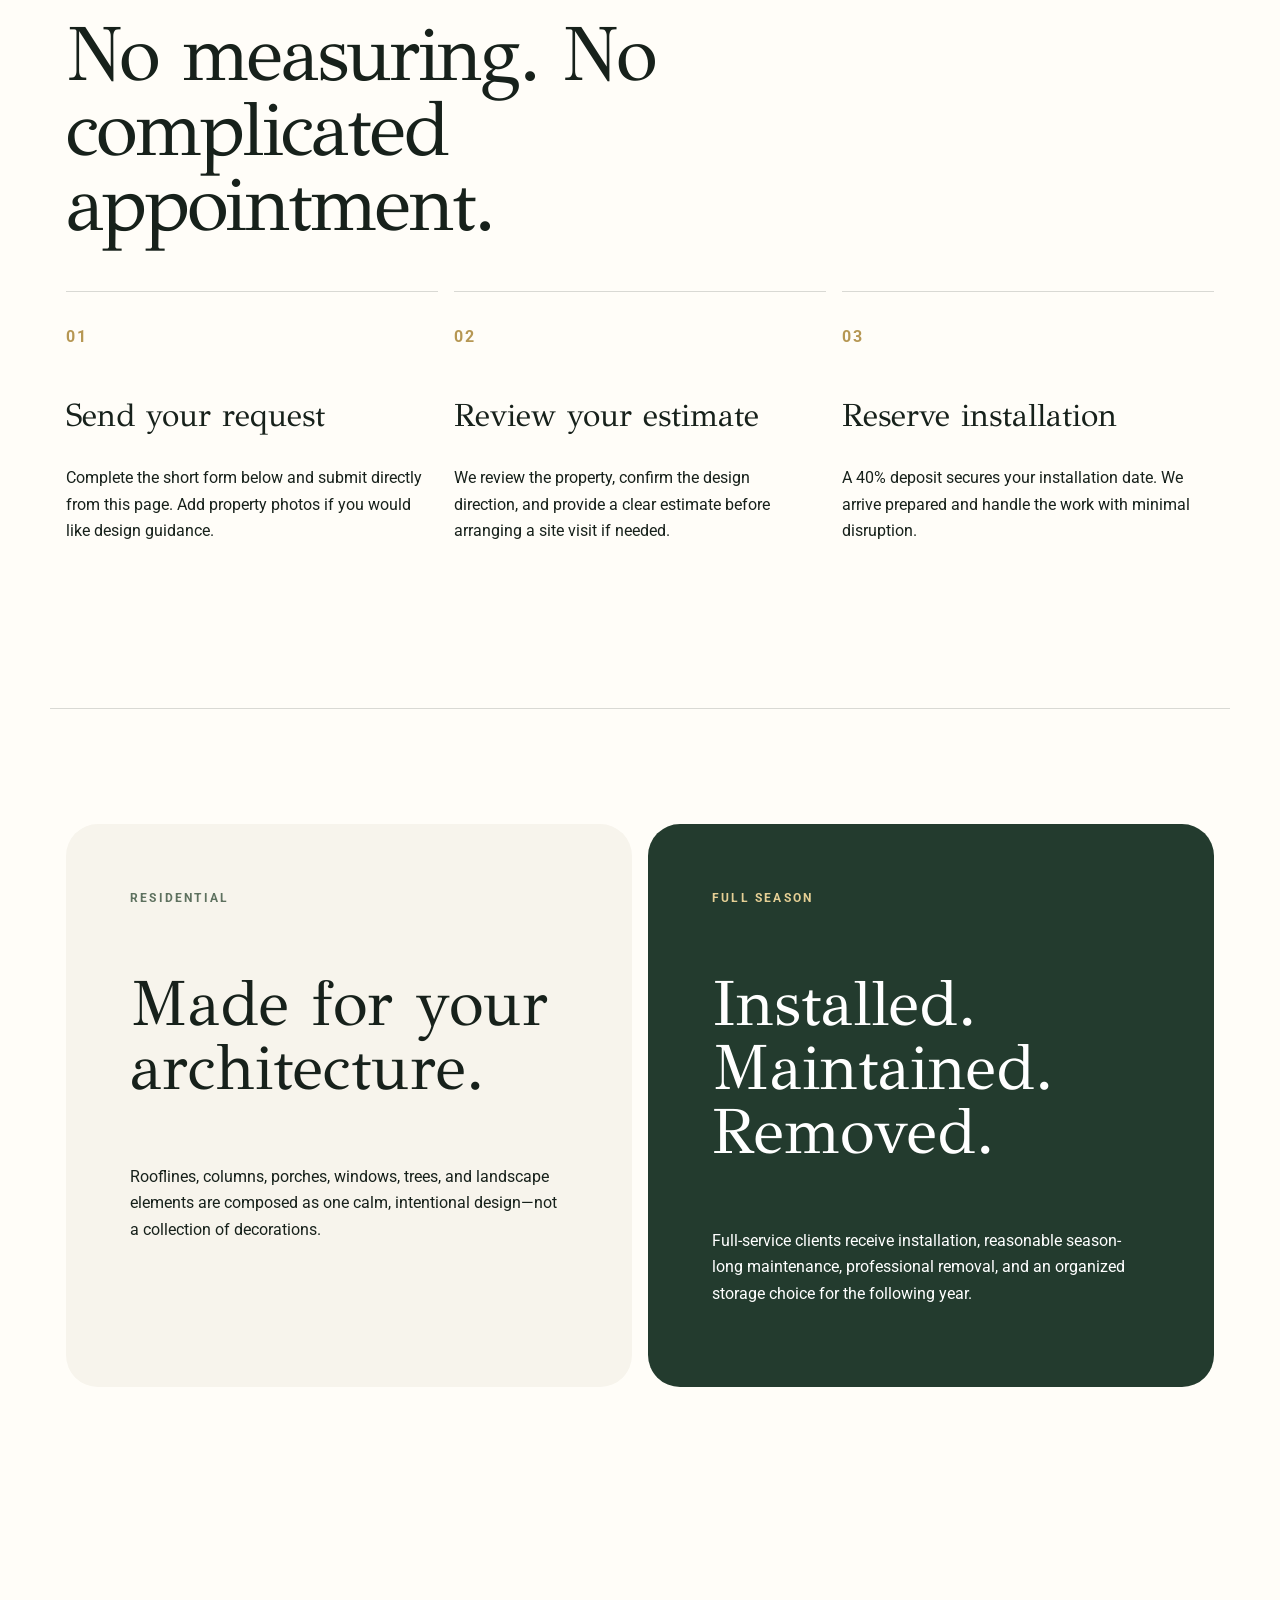
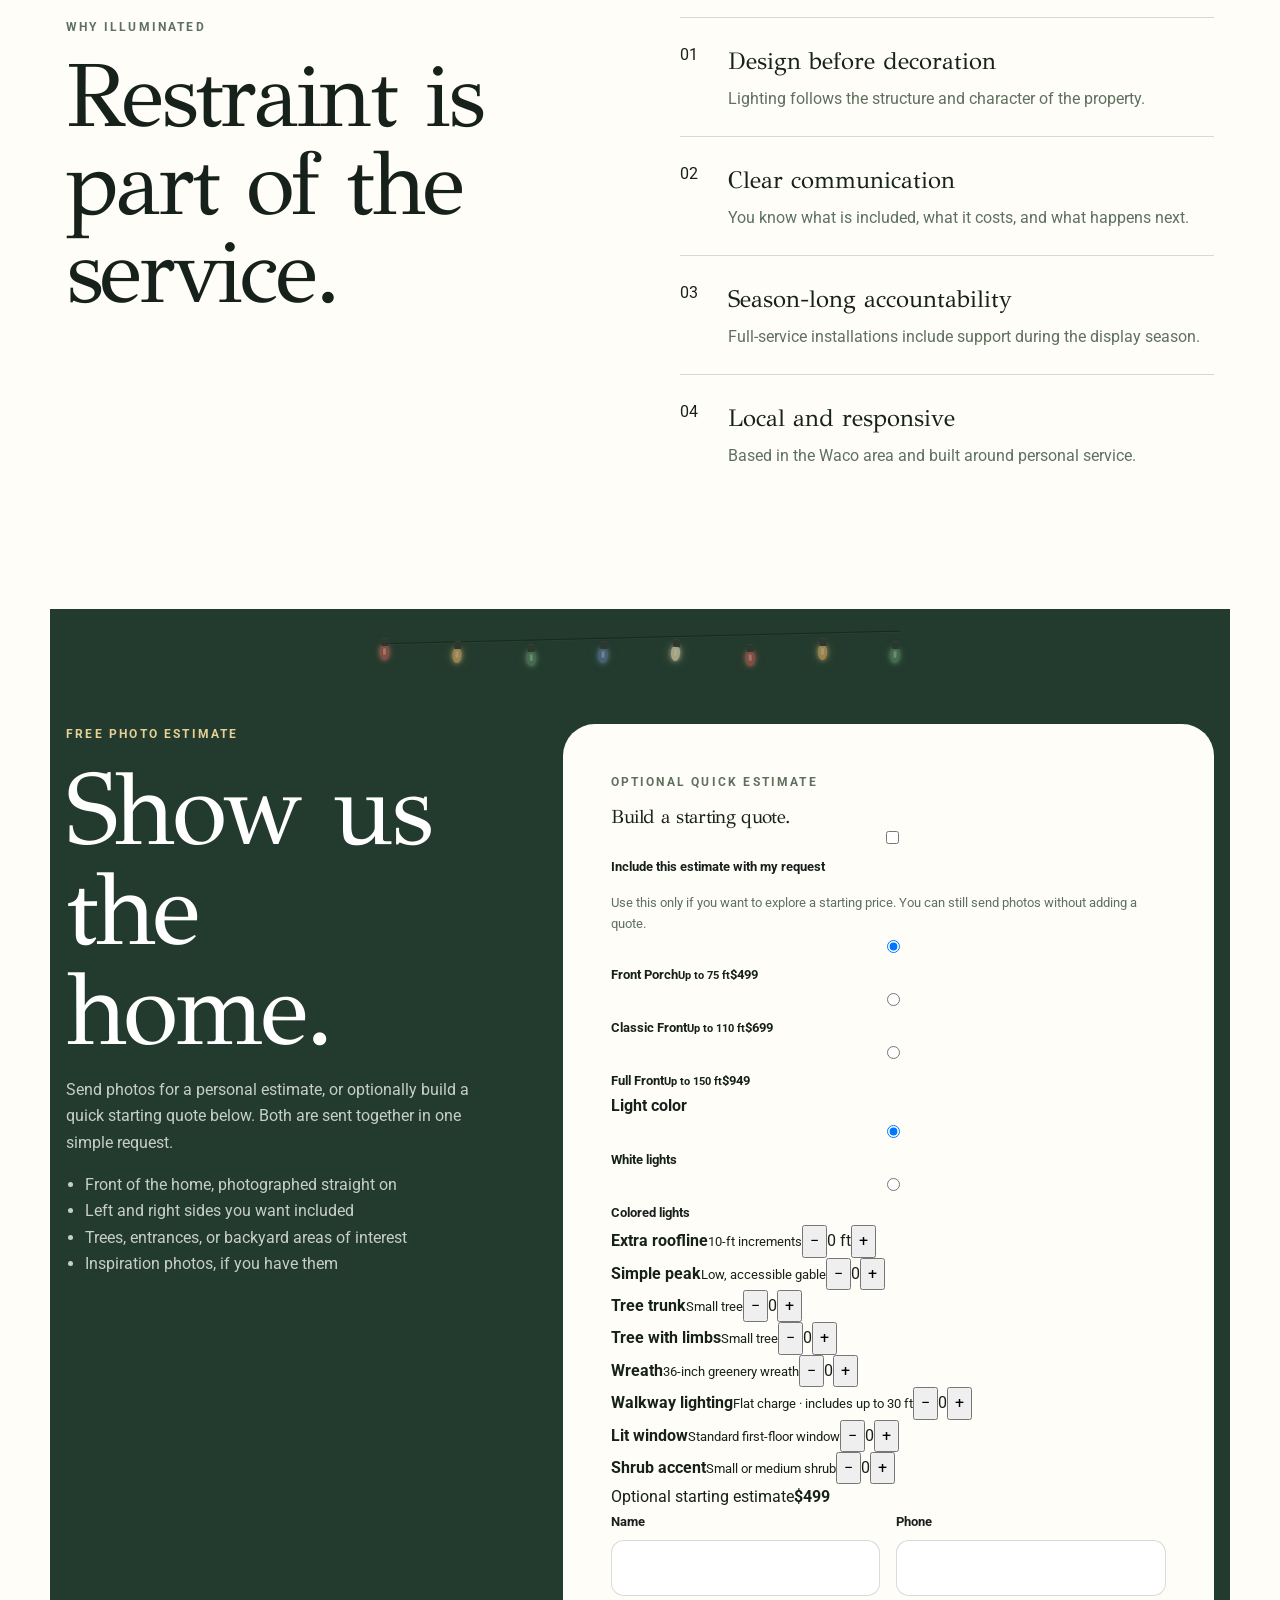
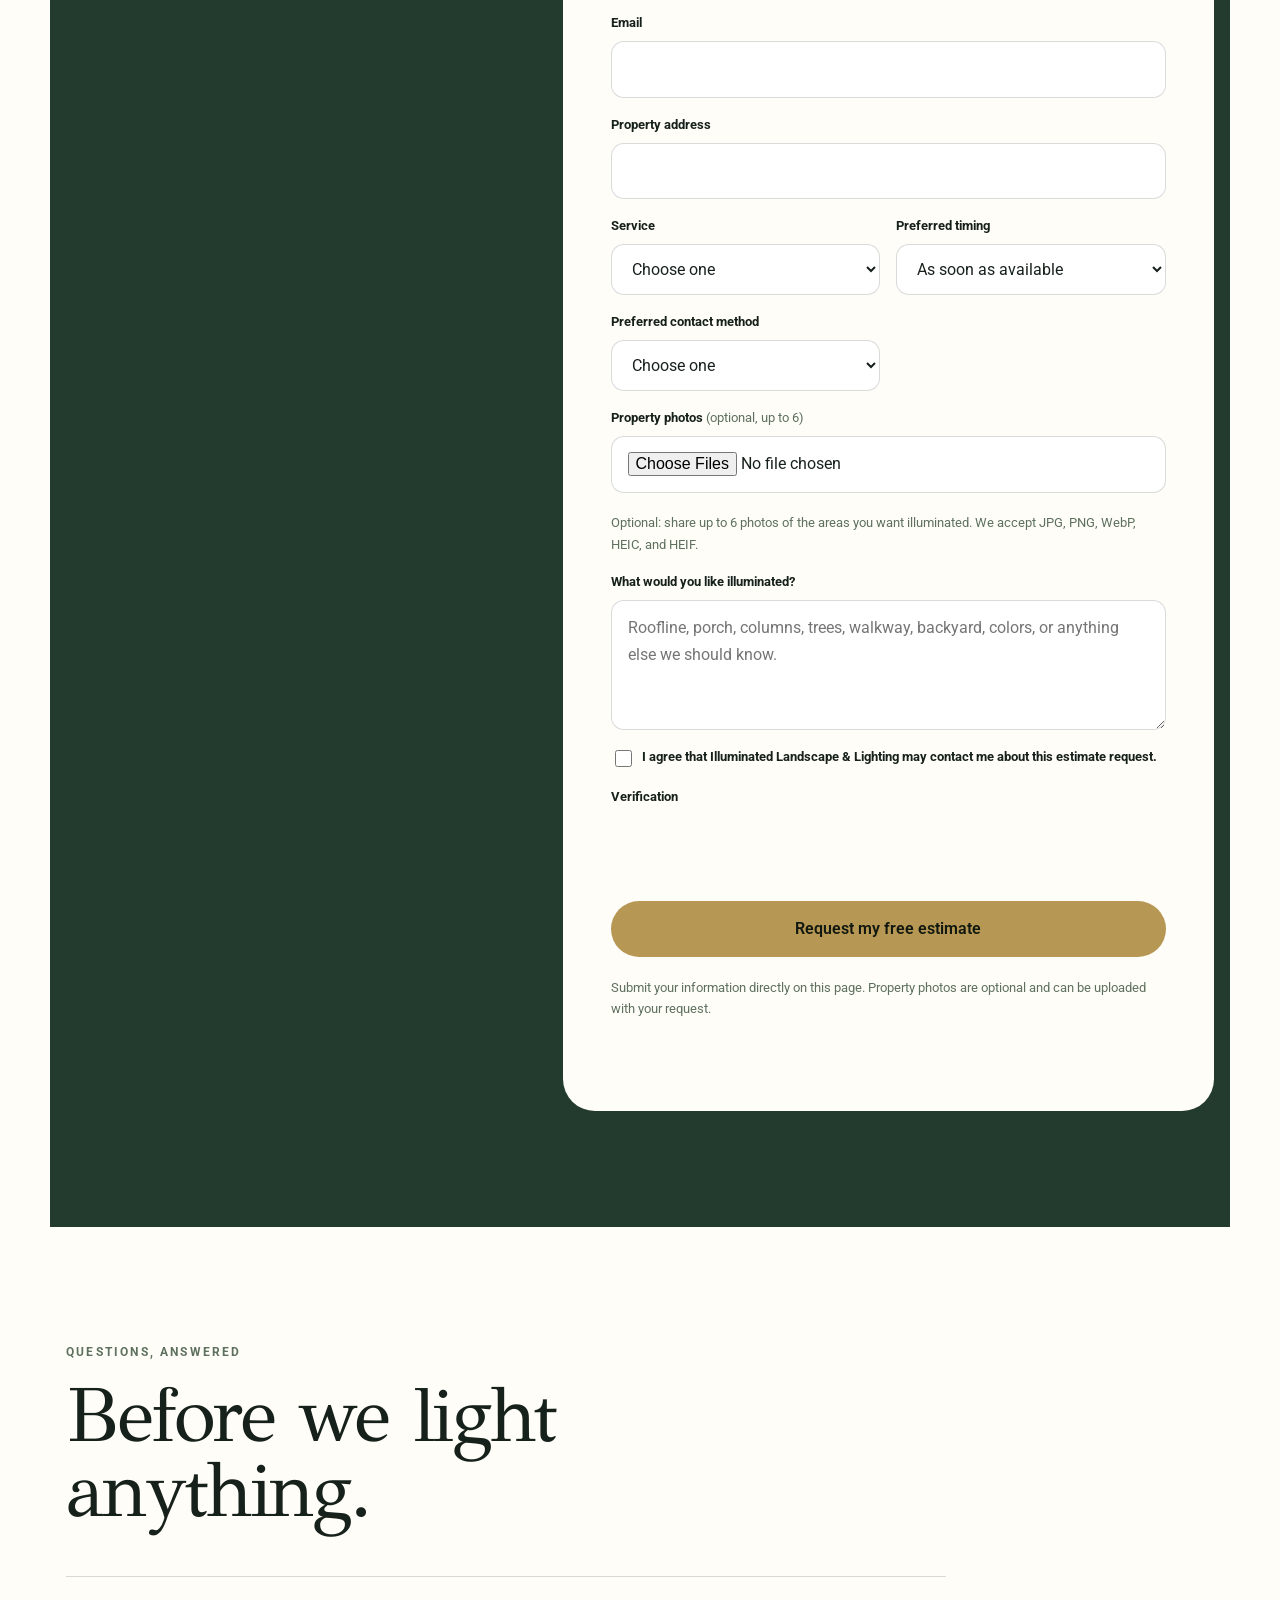
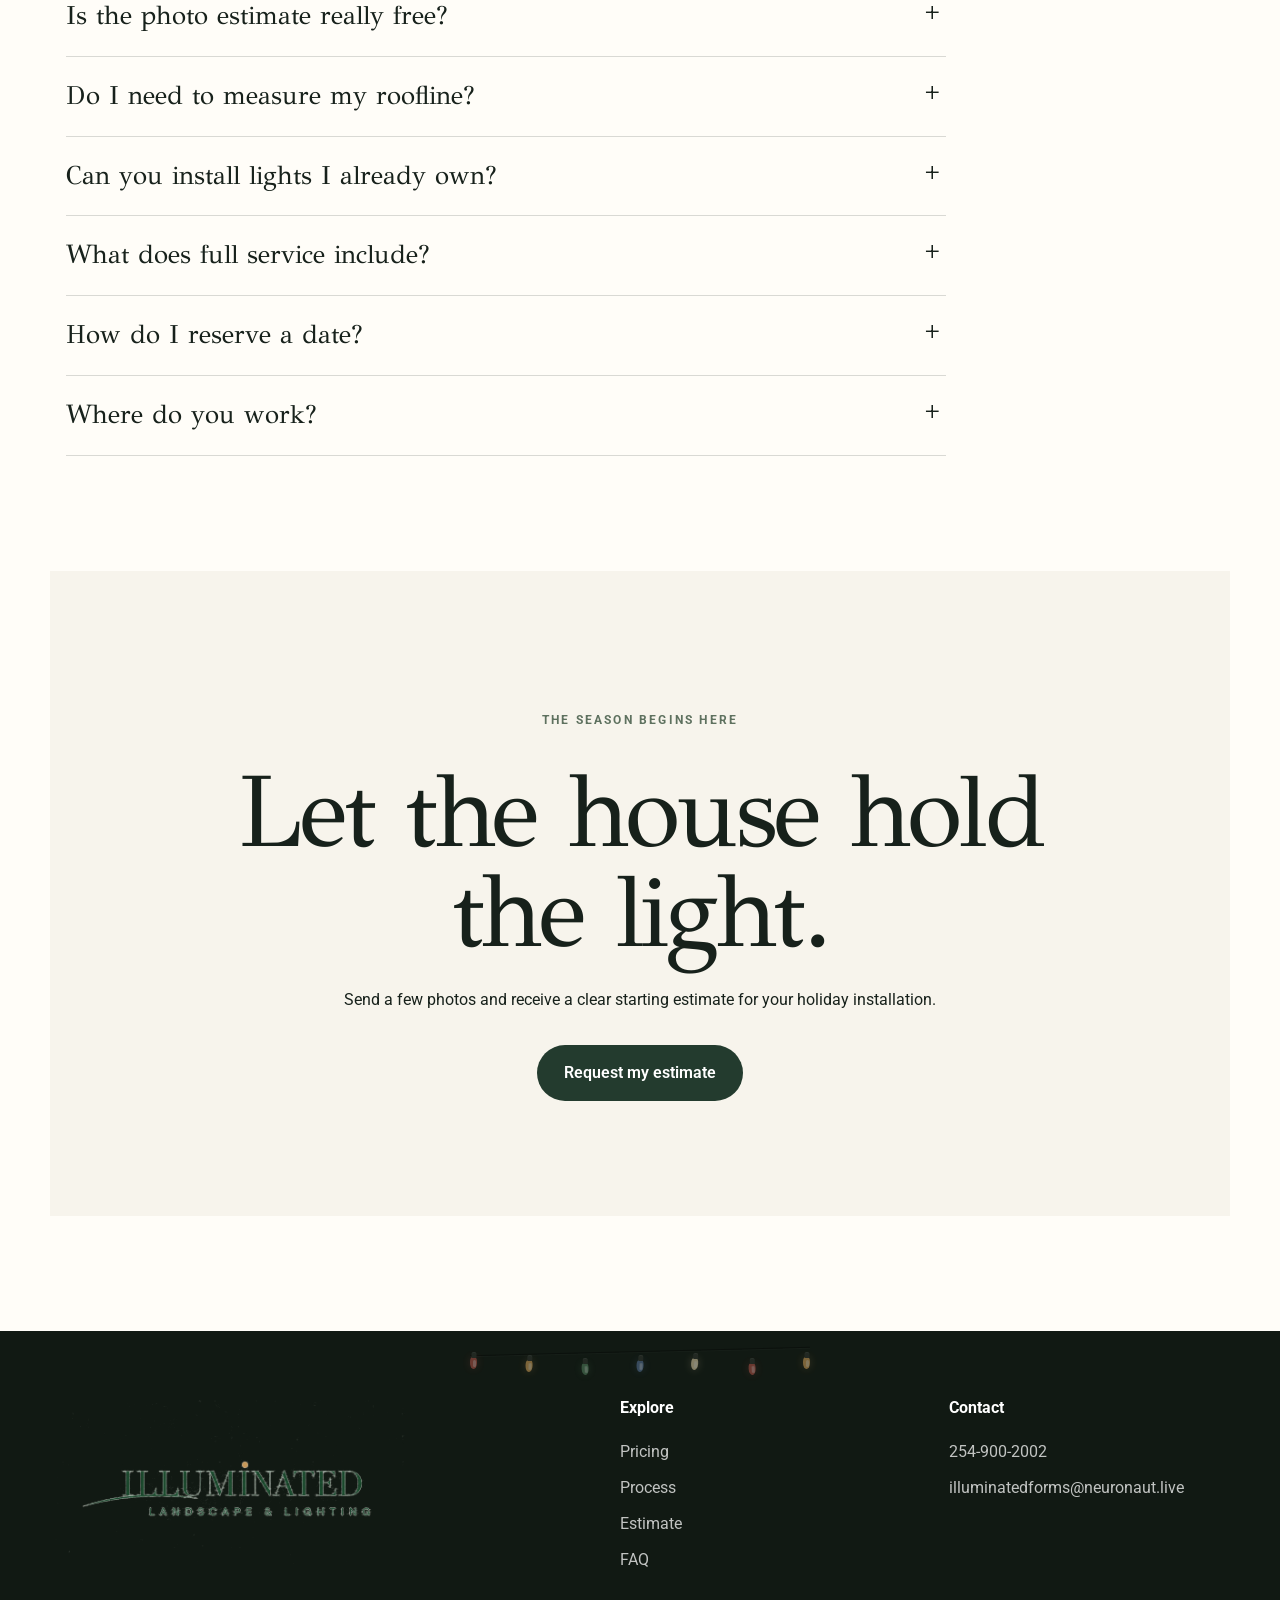
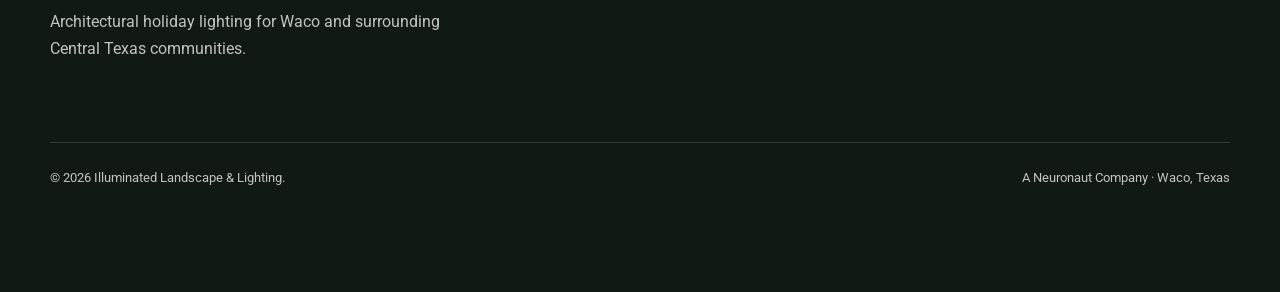
==== commit d275894c: "Embed optional quote builder in photo estimate form" ====
--- a/index.html
+++ b/index.html
@@ -76,7 +76,6 @@
       </button>
       <nav class="nav-links" id="primary-navigation" aria-label="Primary navigation" data-nav-links>
         <a href="#pricing">Pricing</a>
-        <a href="calculator.html">Quick estimate</a>
         <a href="#process">Process</a>
         <a href="#faq">FAQ</a>
         <a class="button button-light" href="#estimate">Request an estimate</a>
@@ -93,7 +92,7 @@
           <p class="hero-lead">Architectural holiday lighting designed for your home, installed with care, and handled from the first photo to the final takedown.</p>
           <div class="hero-actions">
             <a class="button button-gold button-large" href="#estimate">Send photos for an estimate</a>
-            <a class="button button-outline button-large" href="calculator.html">Build a quick estimate</a>
+            <a class="button button-outline button-large" href="tel:+12549002002">Call&nbsp;<span data-phone>254-900-2002</span></a>
           </div>
         </div>
         <aside class="hero-note reveal" aria-label="Service summary">
@@ -212,7 +211,7 @@
         <div class="estimate-copy reveal">
           <p class="eyebrow" style="color:#e5cf95">Free photo estimate</p>
           <h2 class="display">Show us the home.</h2>
-          <p>Complete the form and submit directly from this page. You can optionally add property photos for faster design guidance—no account, upload portal, or measuring required. If you built a quick estimate first, its selections will appear here for review.</p>
+          <p>Send photos for a personal estimate, or optionally build a quick starting quote below. Both are sent together in one simple request.</p>
           <ul class="photo-list">
             <li>Front of the home, photographed straight on</li>
             <li>Left and right sides you want included</li>
@@ -221,6 +220,31 @@
           </ul>
         </div>
         <form class="estimate-form reveal" id="estimate-form" method="post">
+          <section class="quote-builder" aria-labelledby="quote-builder-title">
+            <input type="hidden" id="quoteSummary" name="quoteSummary">
+            <div class="quote-builder-head">
+              <div><p class="eyebrow">Optional quick estimate</p><h3 class="display" id="quote-builder-title">Build a starting quote.</h3></div>
+              <label class="quote-include"><input type="checkbox" id="quoteInclude" name="quoteInclude"><span>Include this estimate with my request</span></label>
+            </div>
+            <p class="form-help quote-intro">Use this only if you want to explore a starting price. You can still send photos without adding a quote.</p>
+            <div class="quote-packages">
+              <label><input type="radio" name="quotePackage" value="499" data-label="Front Porch" checked><span><strong>Front Porch</strong><small>Up to 75 ft</small></span><b>$499</b></label>
+              <label><input type="radio" name="quotePackage" value="699" data-label="Classic Front"><span><strong>Classic Front</strong><small>Up to 110 ft</small></span><b>$699</b></label>
+              <label><input type="radio" name="quotePackage" value="949" data-label="Full Front"><span><strong>Full Front</strong><small>Up to 150 ft</small></span><b>$949</b></label>
+            </div>
+            <div class="quote-color"><strong>Light color</strong><label><input type="radio" name="quoteColor" value="White lights" checked> White lights</label><label><input type="radio" name="quoteColor" value="Colored lights"> Colored lights</label></div>
+            <div class="quote-addons">
+              <div><span><strong>Extra roofline</strong><small>10-ft increments</small></span><span class="quote-quantity"><button type="button" data-quote-change="roofline" data-delta="-10">−</button><output data-quote-output="roofline">0 ft</output><button type="button" data-quote-change="roofline" data-delta="10">+</button></span></div>
+              <div><span><strong>Simple peak</strong><small>Low, accessible gable</small></span><span class="quote-quantity"><button type="button" data-quote-change="peak" data-delta="-1">−</button><output data-quote-output="peak">0</output><button type="button" data-quote-change="peak" data-delta="1">+</button></span></div>
+              <div><span><strong>Tree trunk</strong><small>Small tree</small></span><span class="quote-quantity"><button type="button" data-quote-change="trunk" data-delta="-1">−</button><output data-quote-output="trunk">0</output><button type="button" data-quote-change="trunk" data-delta="1">+</button></span></div>
+              <div><span><strong>Tree with limbs</strong><small>Small tree</small></span><span class="quote-quantity"><button type="button" data-quote-change="tree" data-delta="-1">−</button><output data-quote-output="tree">0</output><button type="button" data-quote-change="tree" data-delta="1">+</button></span></div>
+              <div><span><strong>Wreath</strong><small>36-inch greenery wreath</small></span><span class="quote-quantity"><button type="button" data-quote-change="wreath" data-delta="-1">−</button><output data-quote-output="wreath">0</output><button type="button" data-quote-change="wreath" data-delta="1">+</button></span></div>
+              <div><span><strong>Walkway lighting</strong><small>Flat charge · includes up to 30 ft</small></span><span class="quote-quantity"><button type="button" data-quote-change="walkway" data-delta="-1">−</button><output data-quote-output="walkway">0</output><button type="button" data-quote-change="walkway" data-delta="1">+</button></span></div>
+              <div><span><strong>Lit window</strong><small>Standard first-floor window</small></span><span class="quote-quantity"><button type="button" data-quote-change="window" data-delta="-1">−</button><output data-quote-output="window">0</output><button type="button" data-quote-change="window" data-delta="1">+</button></span></div>
+              <div><span><strong>Shrub accent</strong><small>Small or medium shrub</small></span><span class="quote-quantity"><button type="button" data-quote-change="shrub" data-delta="-1">−</button><output data-quote-output="shrub">0</output><button type="button" data-quote-change="shrub" data-delta="1">+</button></span></div>
+            </div>
+            <div class="quote-total"><span>Optional starting estimate</span><strong id="quoteTotal">$499</strong></div>
+          </section>
           <div class="form-grid">
             <div class="field"><label for="name">Name</label><input id="name" name="name" type="text" autocomplete="name" maxlength="100" required></div>
             <div class="field"><label for="phone">Phone</label><input id="phone" name="phone" type="tel" autocomplete="tel" maxlength="30" required></div>
--- a/css/styles.css
+++ b/css/styles.css
@@ -187,6 +187,13 @@
 .price-card ul { padding-left: 1.1rem; }
 .price-card li { margin-block: .55rem; }
 
+.start-grid { display:grid; grid-template-columns:repeat(2,1fr); gap:1rem; }
+.start-card { min-height:330px; padding:clamp(2rem,5vw,4rem); border-radius:var(--radius-lg); background:var(--ivory); }
+.start-card-dark { color:white; background:var(--forest); }
+.start-card h3 { font-size:clamp(2.6rem,5vw,4.3rem); }
+.start-card p:not(.eyebrow) { max-width:460px; }
+.start-card-dark p:not(.eyebrow) { color:rgba(255,255,255,.76); }
+.start-card .button { margin-top:1rem; }
 .steps-grid { grid-template-columns: repeat(3, 1fr); counter-reset: step; }
 .step { counter-increment: step; padding: 2rem 1rem 2rem 0; border-top: 1px solid var(--line); }
 .step::before { content: "0" counter(step); display: block; margin-bottom: 3rem; color: var(--gold); font-weight: 700; letter-spacing: .12em; }
@@ -302,7 +309,7 @@
   .hero-note { max-width: 420px; }
   .pricing-grid { grid-template-columns: 1fr; }
   .price-card.featured { transform: none; }
-  .services-grid { grid-template-columns: 1fr; }
+  .services-grid, .start-grid { grid-template-columns: 1fr; }
   .footer-grid { grid-template-columns: 1fr 1fr; }
   .footer-brand { grid-column: 1 / -1; }
 }
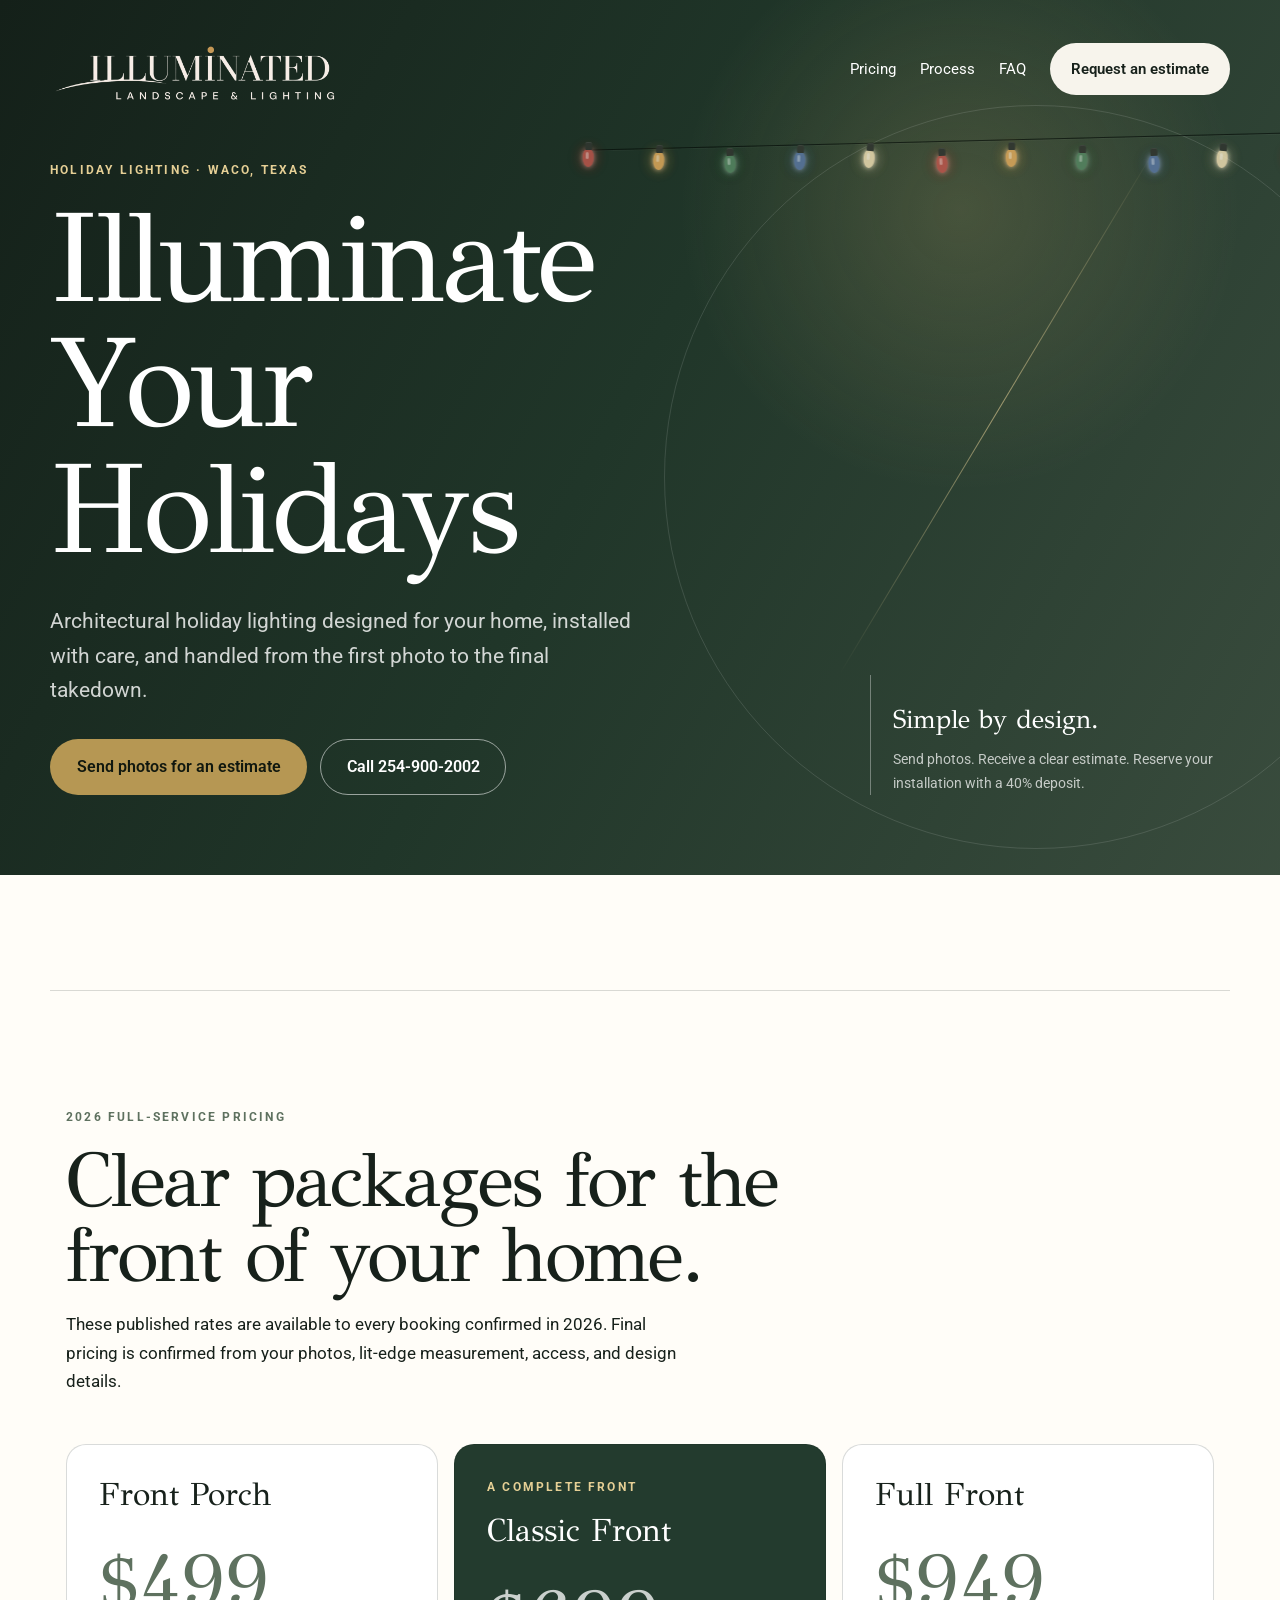
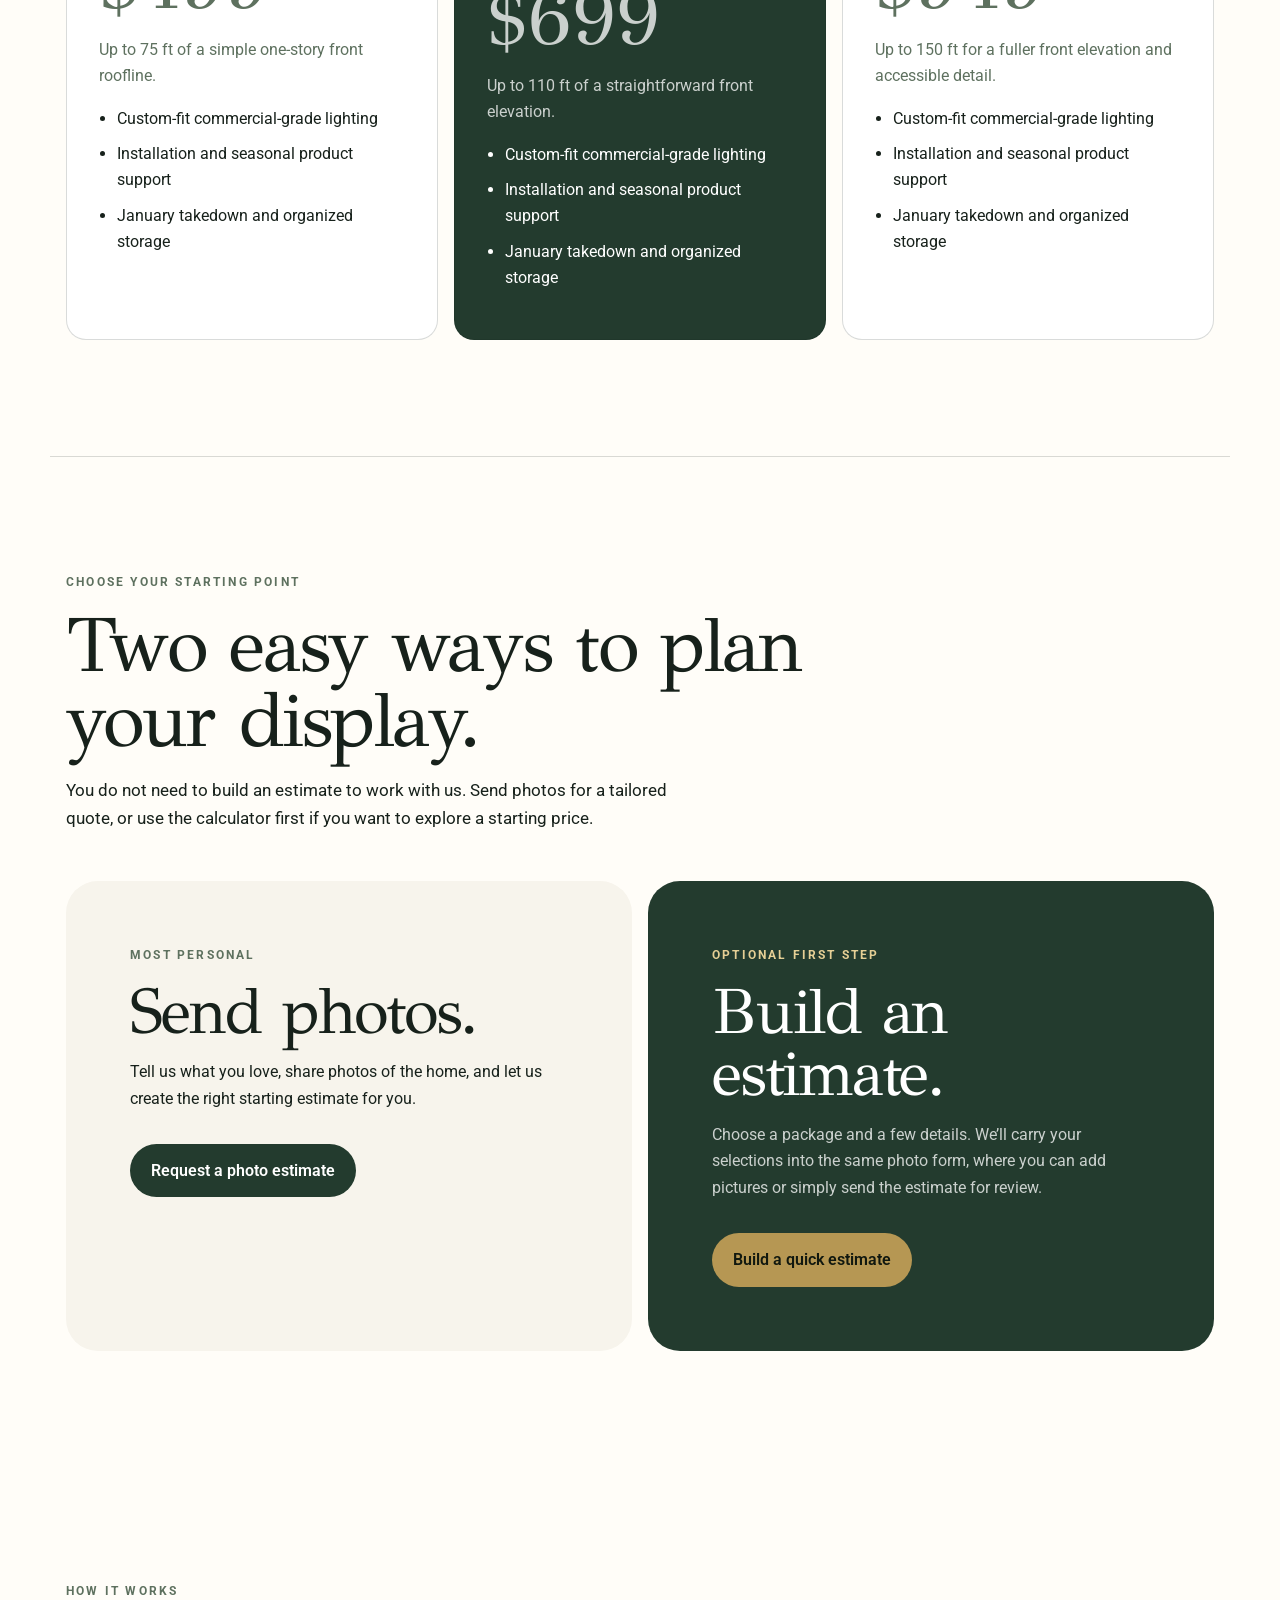
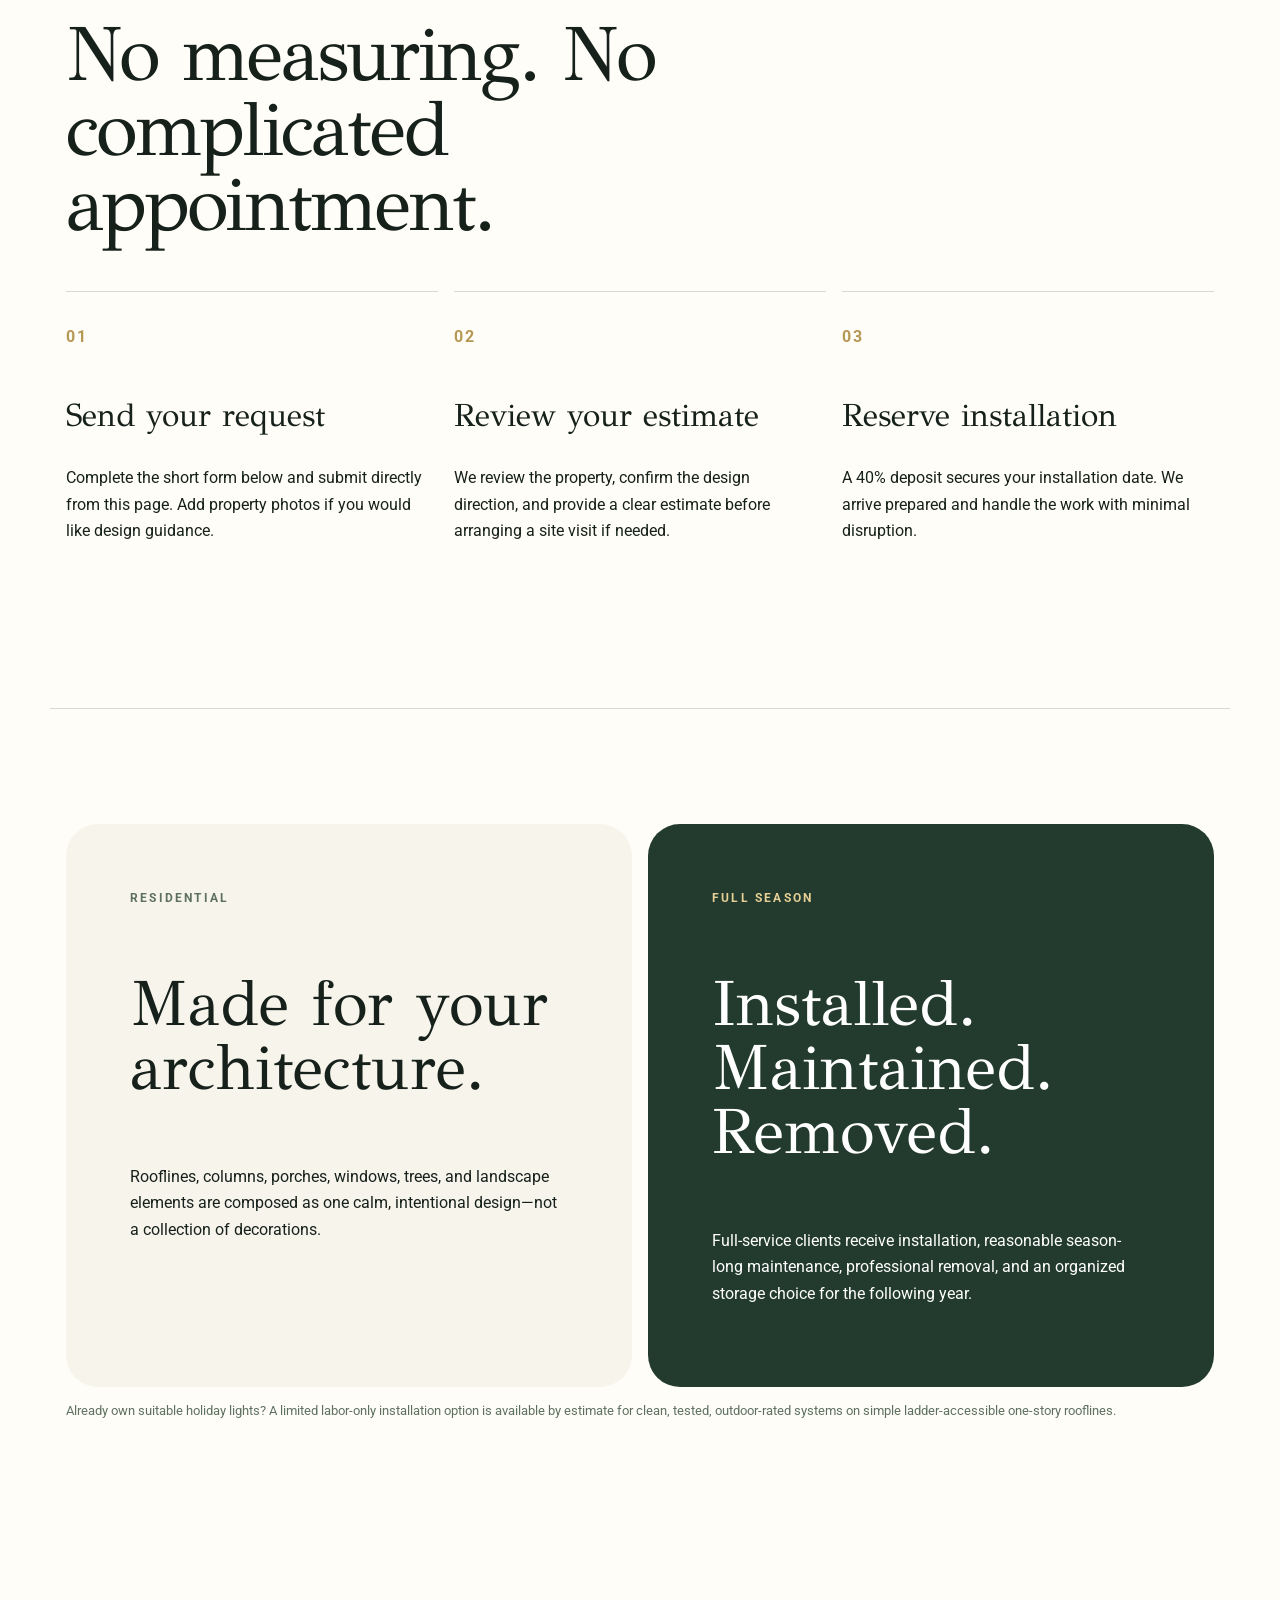
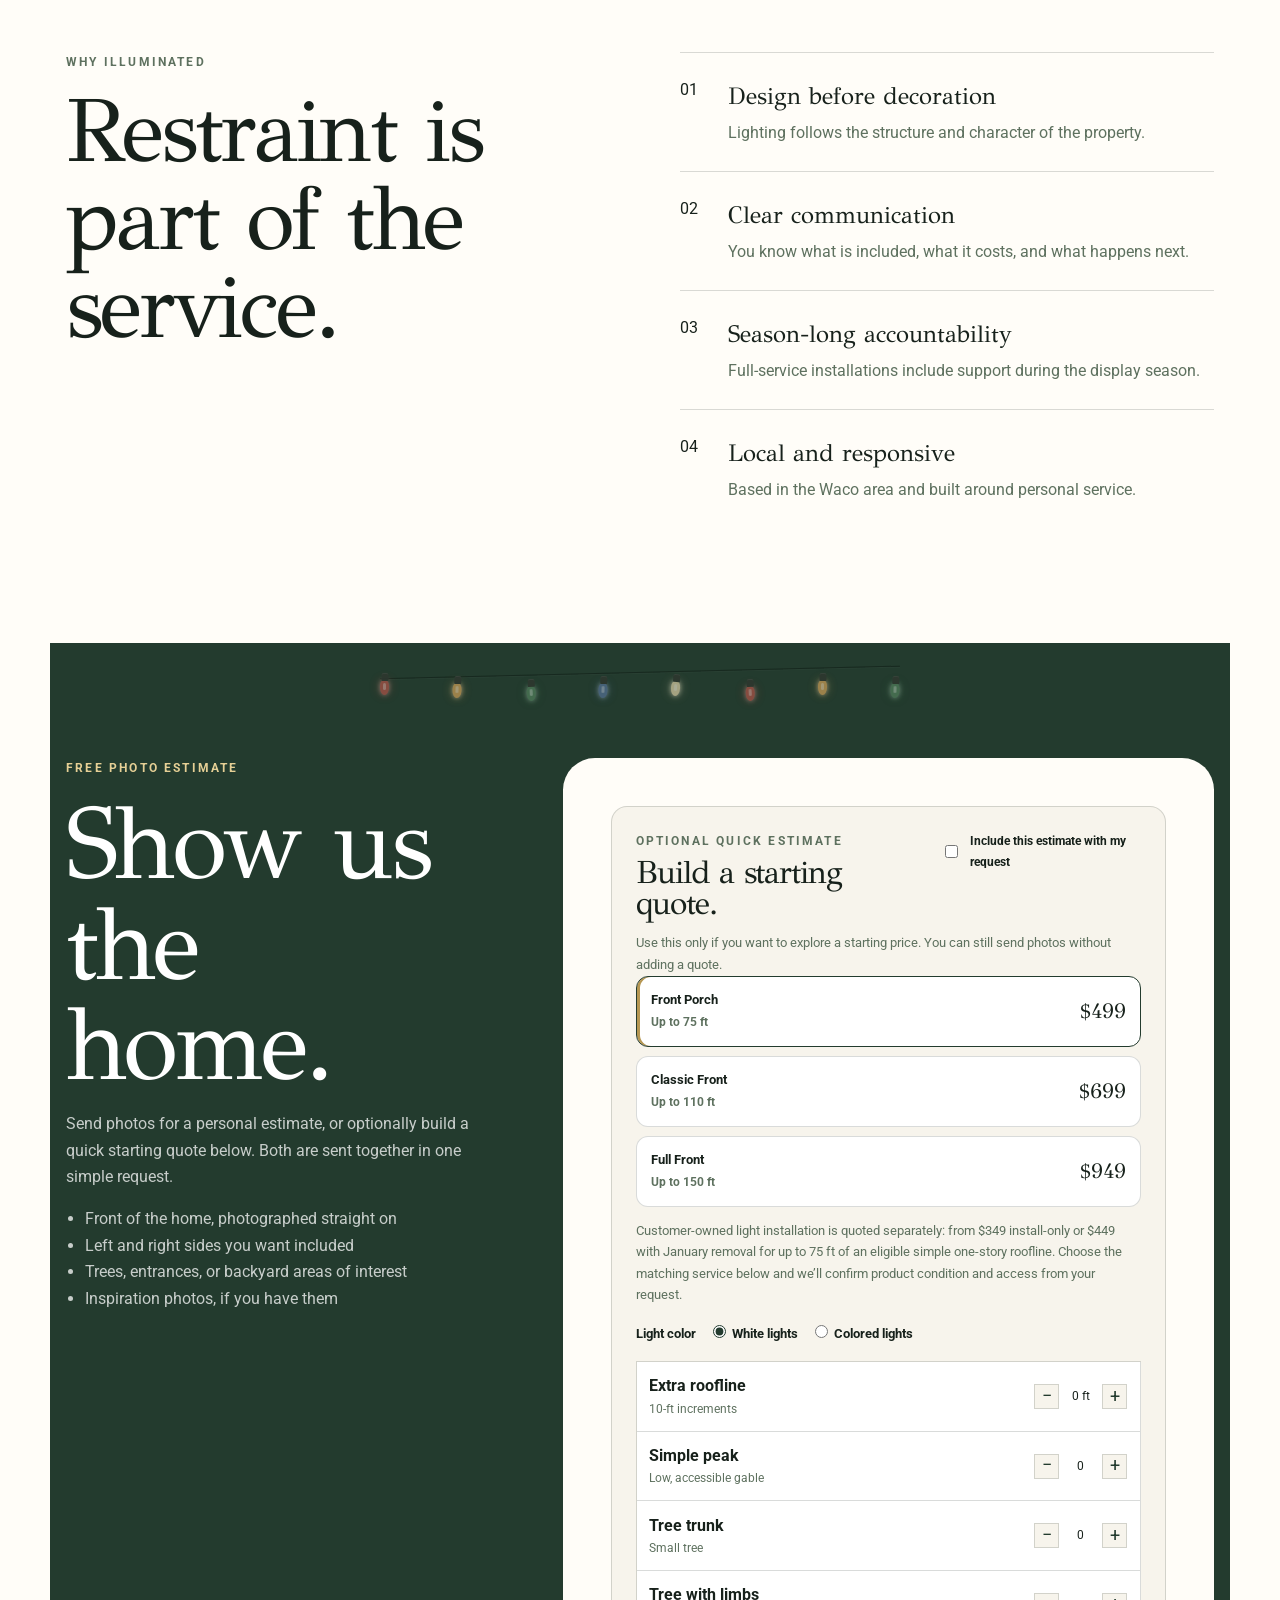
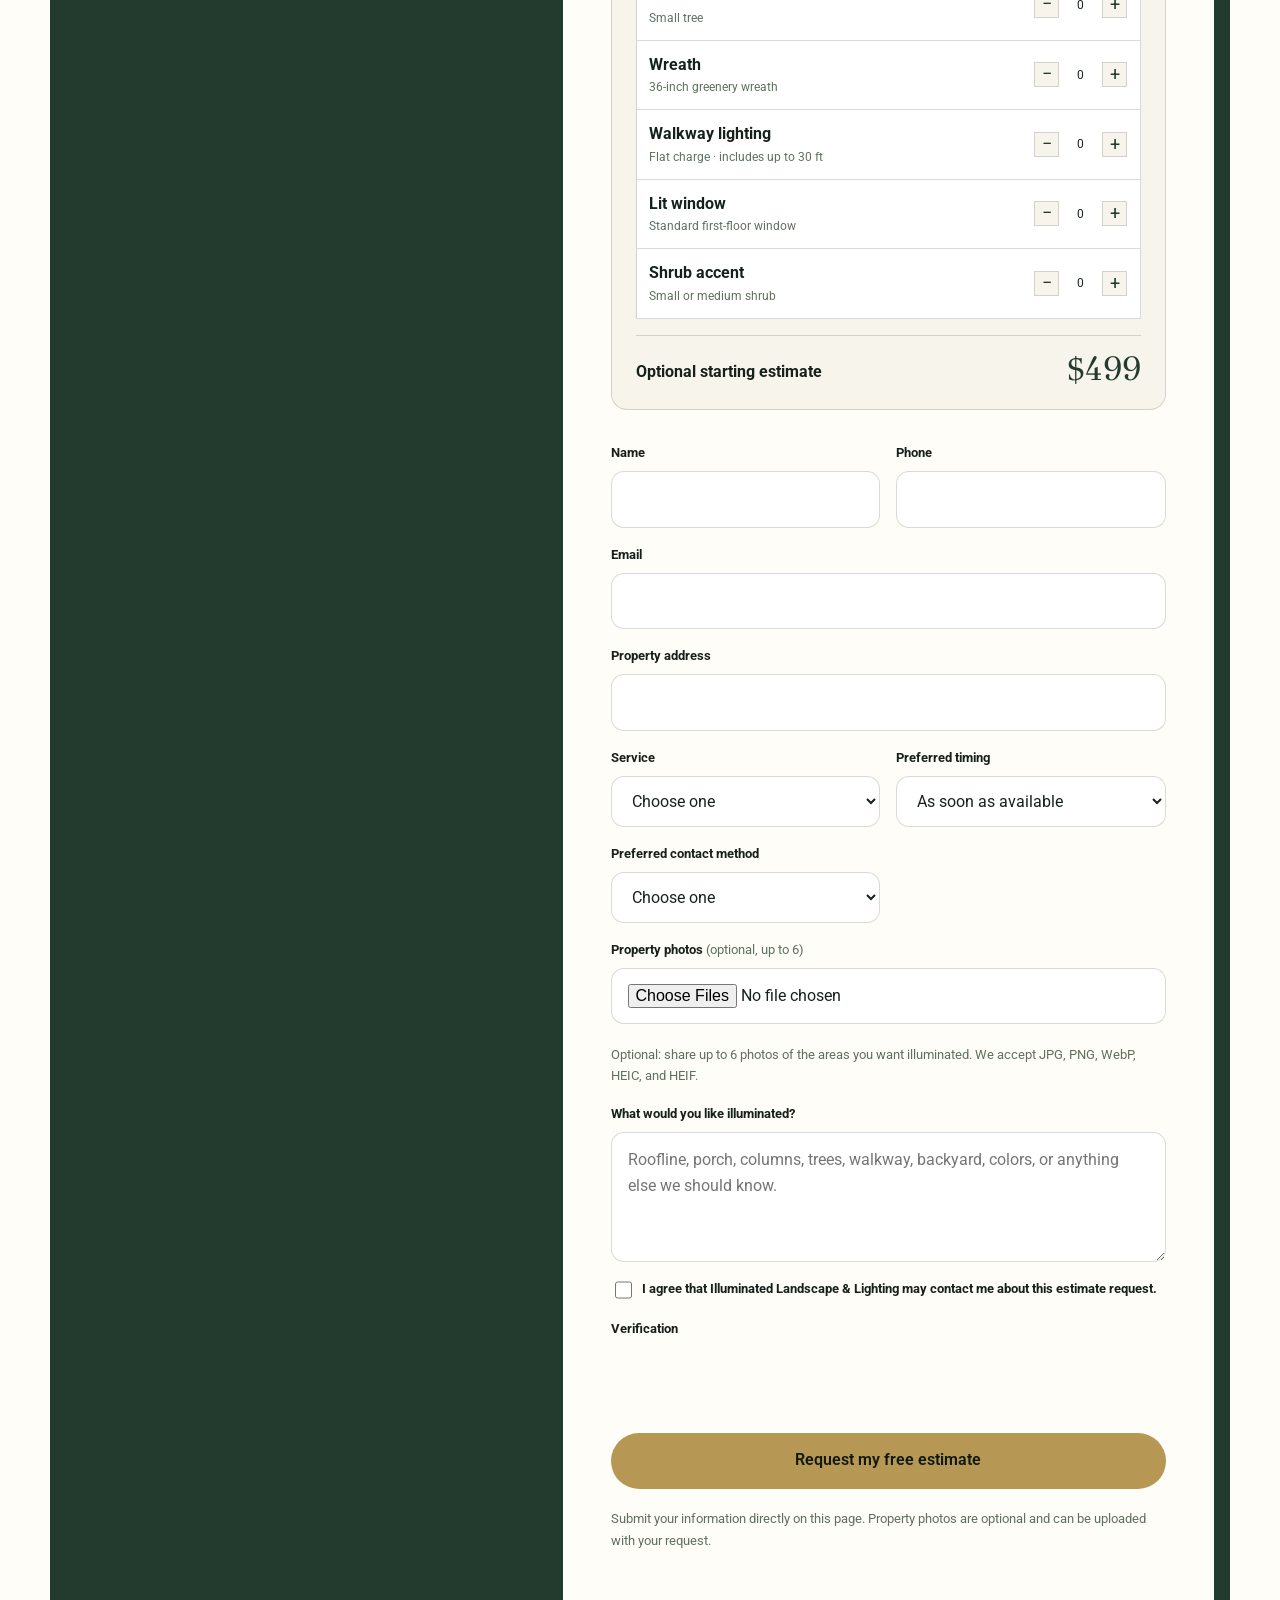
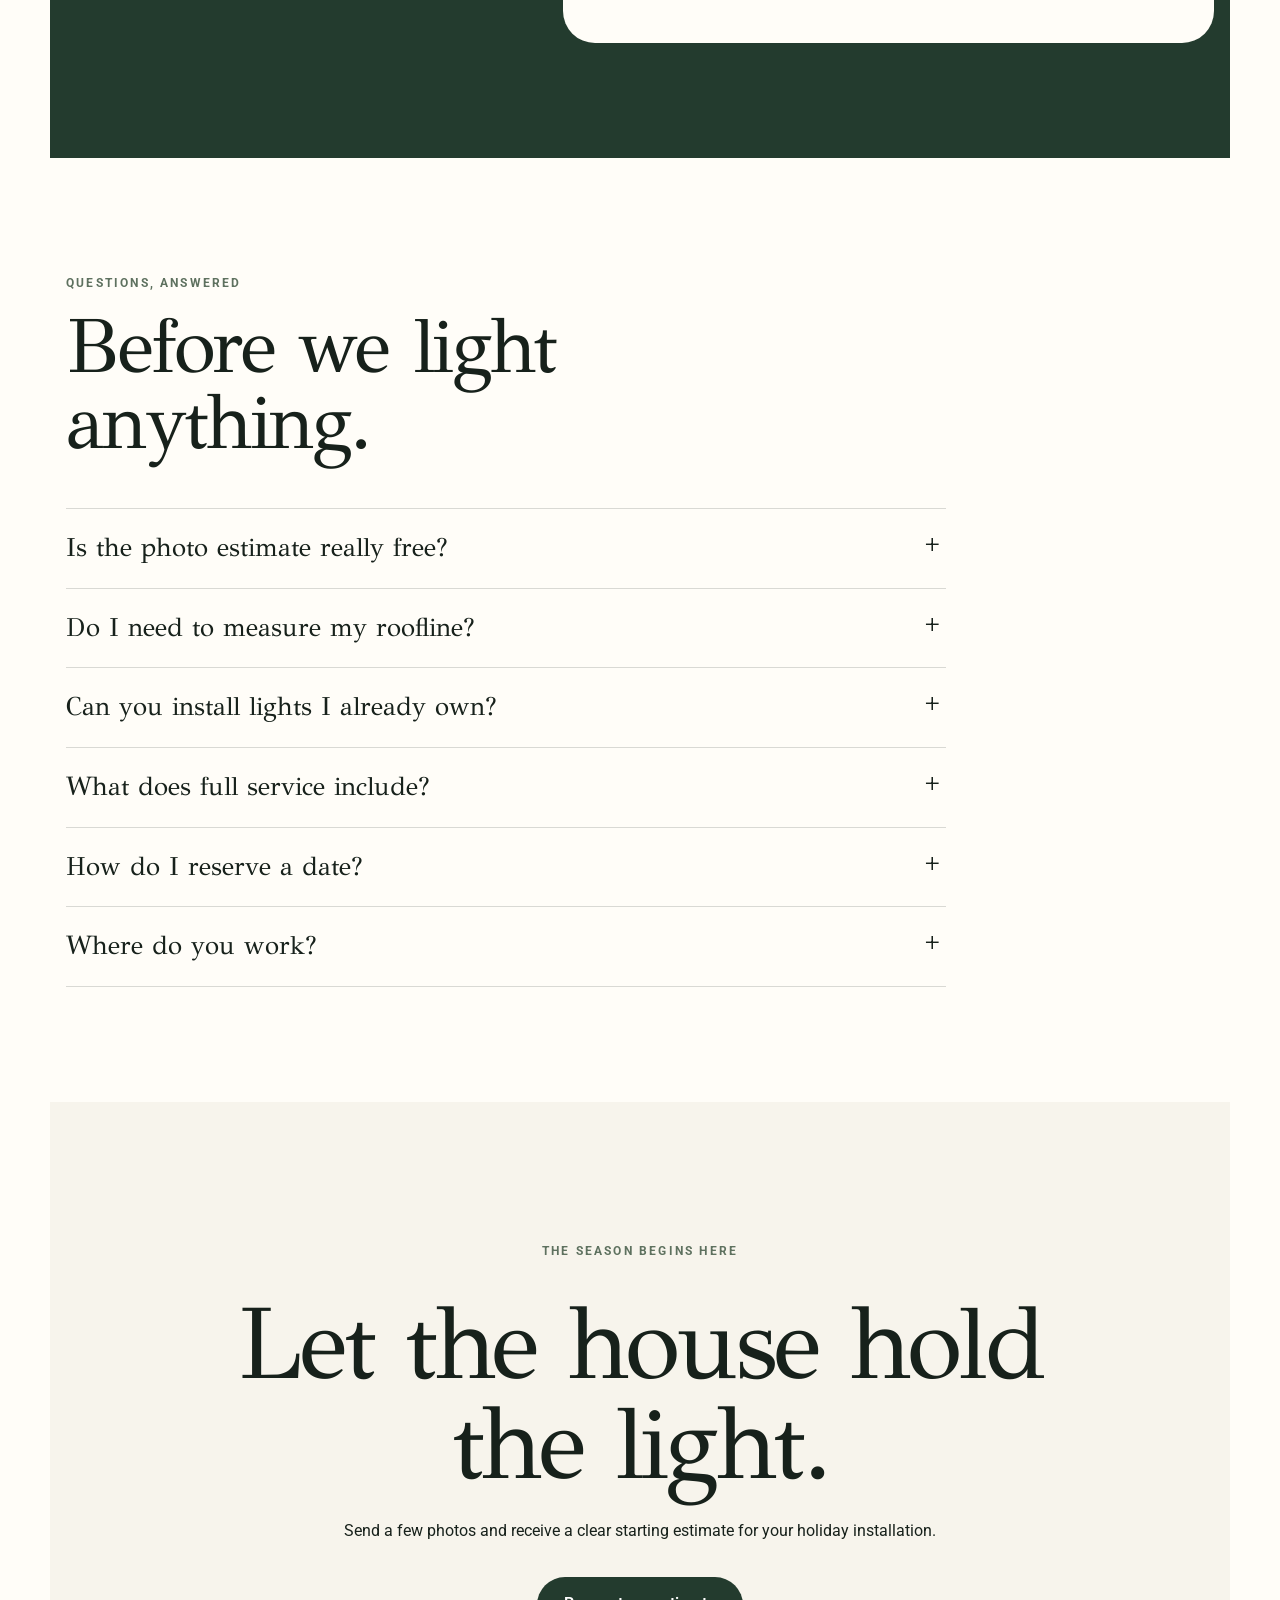
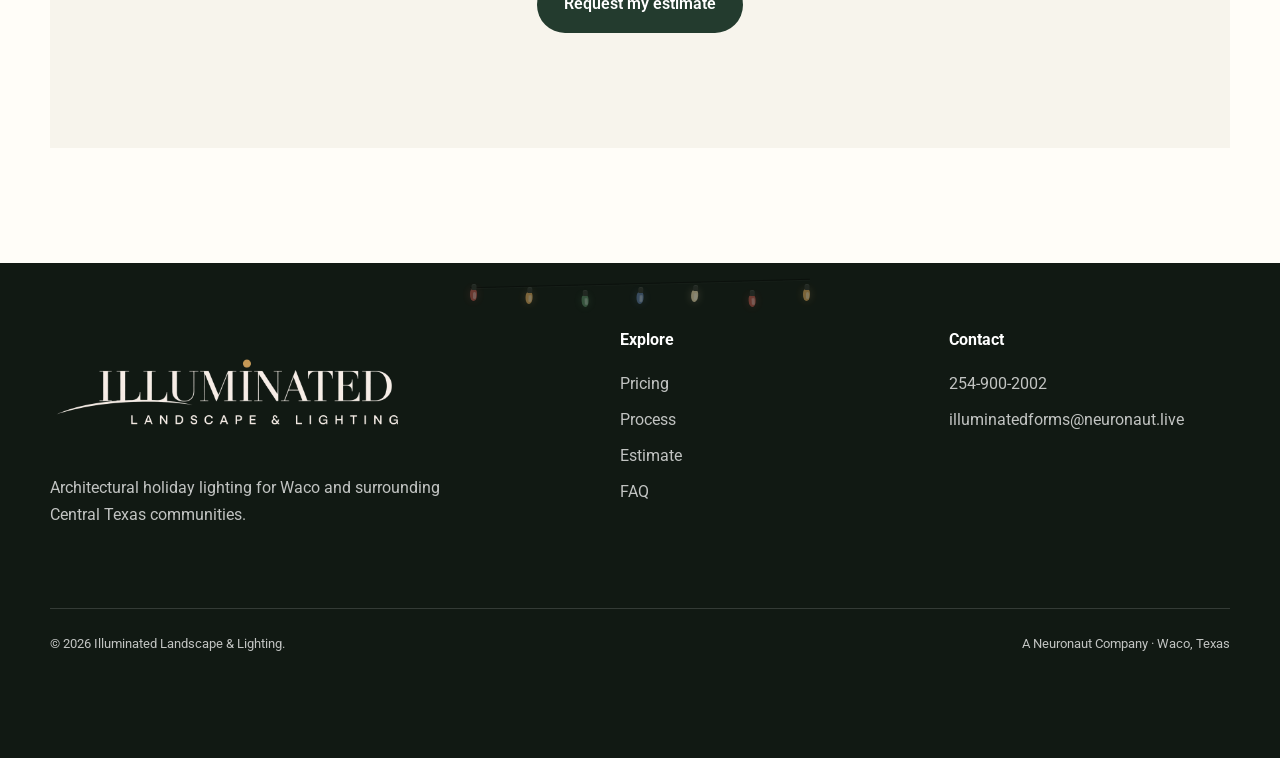
==== commit 8d25a1fe: "Add limited customer-owned lighting service to estimate and FAQ" ====
--- a/index.html
+++ b/index.html
@@ -188,6 +188,7 @@
             <p>Full-service clients receive installation, reasonable season-long maintenance, professional removal, and an organized storage choice for the following year.</p>
           </article>
         </div>
+        <p class="form-help">Already own suitable holiday lights? A limited labor-only installation option is available by estimate for clean, tested, outdoor-rated systems on simple ladder-accessible one-story rooflines.</p>
       </div>
     </section>
 
@@ -232,6 +233,7 @@
               <label><input type="radio" name="quotePackage" value="699" data-label="Classic Front"><span><strong>Classic Front</strong><small>Up to 110 ft</small></span><b>$699</b></label>
               <label><input type="radio" name="quotePackage" value="949" data-label="Full Front"><span><strong>Full Front</strong><small>Up to 150 ft</small></span><b>$949</b></label>
             </div>
+            <p class="form-help">Customer-owned light installation is quoted separately: from $349 install-only or $449 with January removal for up to 75 ft of an eligible simple one-story roofline. Choose the matching service below and we’ll confirm product condition and access from your request.</p>
             <div class="quote-color"><strong>Light color</strong><label><input type="radio" name="quoteColor" value="White lights" checked> White lights</label><label><input type="radio" name="quoteColor" value="Colored lights"> Colored lights</label></div>
             <div class="quote-addons">
               <div><span><strong>Extra roofline</strong><small>10-ft increments</small></span><span class="quote-quantity"><button type="button" data-quote-change="roofline" data-delta="-10">−</button><output data-quote-output="roofline">0 ft</output><button type="button" data-quote-change="roofline" data-delta="10">+</button></span></div>
@@ -250,7 +252,7 @@
             <div class="field"><label for="phone">Phone</label><input id="phone" name="phone" type="tel" autocomplete="tel" maxlength="30" required></div>
             <div class="field field-full"><label for="email">Email</label><input id="email" name="email" type="email" autocomplete="email" maxlength="254" required></div>
             <div class="field field-full"><label for="address">Property address</label><input id="address" name="address" type="text" autocomplete="street-address" maxlength="200" required></div>
-            <div class="field"><label for="service">Service</label><select id="service" name="service" required><option value="">Choose one</option><option>Install lights I already own</option><option>Full-service holiday lighting</option><option>Signature or commercial design</option><option>Not sure yet</option></select></div>
+            <div class="field"><label for="service">Service</label><select id="service" name="service" required><option value="">Choose one</option><option>Customer-owned lights — install only (from $349)</option><option>Customer-owned lights — install + January removal (from $449)</option><option>Full-service holiday lighting</option><option>Signature or commercial design</option><option>Not sure yet</option></select></div>
             <div class="field"><label for="timing">Preferred timing</label><select id="timing" name="timing"><option>As soon as available</option><option>Before Thanksgiving</option><option>Early December</option><option>I am flexible</option></select></div>
             <div class="field"><label for="contactMethod">Preferred contact method</label><select id="contactMethod" name="contactMethod" required><option value="">Choose one</option><option>Call</option><option>Text</option><option>Email</option></select></div>
             <div class="field field-full"><label for="propertyPhotos">Property photos <span class="optional-note">(optional, up to 6)</span></label><input id="propertyPhotos" name="propertyPhotos" type="file" accept=".jpg,.jpeg,.png,.webp,.heic,.heif,image/jpeg,image/png,image/webp,image/heic,image/heif" multiple><p class="form-help">Optional: share up to 6 photos of the areas you want illuminated. We accept JPG, PNG, WebP, HEIC, and HEIF.</p></div>
@@ -270,7 +272,7 @@
         <div class="faq-list">
           <details class="reveal"><summary>Is the photo estimate really free?</summary><p>Yes. Send clear photos and your address, and we will prepare an initial estimate at no cost. A site check may be needed before final confirmation on complex properties.</p></details>
           <details class="reveal"><summary>Do I need to measure my roofline?</summary><p>No. Photos and the property address are normally enough for an initial estimate. We handle measurement and material calculations.</p></details>
-          <details class="reveal"><summary>Can you install lights I already own?</summary><p>Yes, provided the lights and wiring are appropriate, complete, and in safe working condition. We will review them before installation.</p></details>
+          <details class="reveal"><summary>Can you install lights I already own?</summary><p>Yes, as a limited labor-only service for clean, tested, outdoor-rated lights and clips on simple ladder-accessible one-story rooflines. Pricing starts at $349 for installation only or $449 with January removal for up to 75 ft; additional eligible footage starts at $3.25/ft install-only or $4.25/ft with removal. Customer-owned lights, cords, clips, timers, outlets, and electrical performance are not warrantied, and service calls related to customer-owned equipment are billed at an $85 minimum plus materials. Unsafe, damaged, incomplete, tangled, or unsuitable systems may be declined.</p></details>
           <details class="reveal"><summary>What does full service include?</summary><p>Design, commercial-grade or project-appropriate lighting materials, installation, reasonable maintenance during the season, and removal. Optional storage may be quoted separately.</p></details>
           <details class="reveal"><summary>How do I reserve a date?</summary><p>After you approve the estimate, a 40% deposit reserves the installation date. Remaining payment terms will be shown clearly on the final quote.</p></details>
           <details class="reveal"><summary>Where do you work?</summary><p>Illuminated is based in Waco, Texas, and serves Waco and surrounding Central Texas communities. Travel availability depends on the project.</p></details>
--- a/css/styles.css
+++ b/css/styles.css
@@ -217,6 +217,8 @@
 .estimate-copy p { color: rgba(255,255,255,.75); }
 .photo-list { padding-left: 1.2rem; color: rgba(255,255,255,.75); }
 .estimate-form { padding: clamp(1.5rem, 5vw, 3rem); border-radius: var(--radius-lg); background: var(--paper); color: var(--ink); }
+.quote-builder{margin:0 0 2rem;padding:1.5rem;border:1px solid var(--line);border-radius:1rem;background:var(--ivory)}
+.quote-builder-head{display:flex;justify-content:space-between;align-items:start;gap:1rem}.quote-builder h3{font-size:2rem}.quote-builder .eyebrow{margin-bottom:.35rem}.quote-include{display:flex;align-items:center;gap:.55rem;max-width:200px;font-size:.78rem}.quote-include input{width:auto}.quote-intro{margin:.4rem 0 1rem}.quote-packages{display:grid;gap:.55rem}.quote-packages label{display:grid;grid-template-columns:1fr auto;gap:.75rem;align-items:center;padding:.8rem .9rem;border:1px solid var(--line);border-radius:.75rem;background:white;cursor:pointer}.quote-packages input{position:absolute;opacity:0}.quote-packages label:has(input:checked){border-color:var(--forest);box-shadow:inset 3px 0 var(--gold)}.quote-packages span{display:grid;gap:.1rem}.quote-packages small,.quote-addons small{color:var(--moss);font-size:.75rem}.quote-packages b{font:400 1.3rem var(--display)}.quote-color{display:flex;flex-wrap:wrap;align-items:center;gap:.75rem;margin:1rem 0;font-size:.84rem}.quote-color label{font-size:.84rem}.quote-color input{width:auto;accent-color:var(--forest)}.quote-addons{display:grid;border-top:1px solid var(--line);border-left:1px solid var(--line)}.quote-addons>div{display:flex;justify-content:space-between;align-items:center;gap:.75rem;padding:.7rem .8rem;border-right:1px solid var(--line);border-bottom:1px solid var(--line);background:white}.quote-addons>div>span:first-child{display:grid}.quote-quantity{display:flex;gap:.5rem;align-items:center;white-space:nowrap}.quote-quantity button{width:25px;height:25px;border:1px solid var(--line);background:var(--ivory);color:var(--forest);font-size:1.1rem;line-height:1}.quote-quantity output{min-width:27px;text-align:center;font-size:.78rem}.quote-total{display:flex;justify-content:space-between;align-items:end;margin-top:1rem;padding-top:1rem;border-top:1px solid var(--line);font-weight:700}.quote-total strong{font:400 2.1rem/1 var(--display);color:var(--forest)}
 .form-grid { display: grid; grid-template-columns: 1fr 1fr; gap: 1rem; }
 .field { display: grid; gap: .42rem; }
 .field-full { grid-column: 1 / -1; }
@@ -325,7 +327,7 @@
   .founders-number { min-height: 260px; }
   .steps-grid { grid-template-columns: 1fr; }
   .step::before { margin-bottom: 1rem; }
-  .form-grid { grid-template-columns: 1fr; }
+  .form-grid { grid-template-columns: 1fr; }\n  .quote-builder-head { display:grid; }\n  .quote-include { max-width:none; }
   .field-full { grid-column: auto; }
   .footer-grid { grid-template-columns: 1fr; }
   .footer-brand { grid-column: auto; }
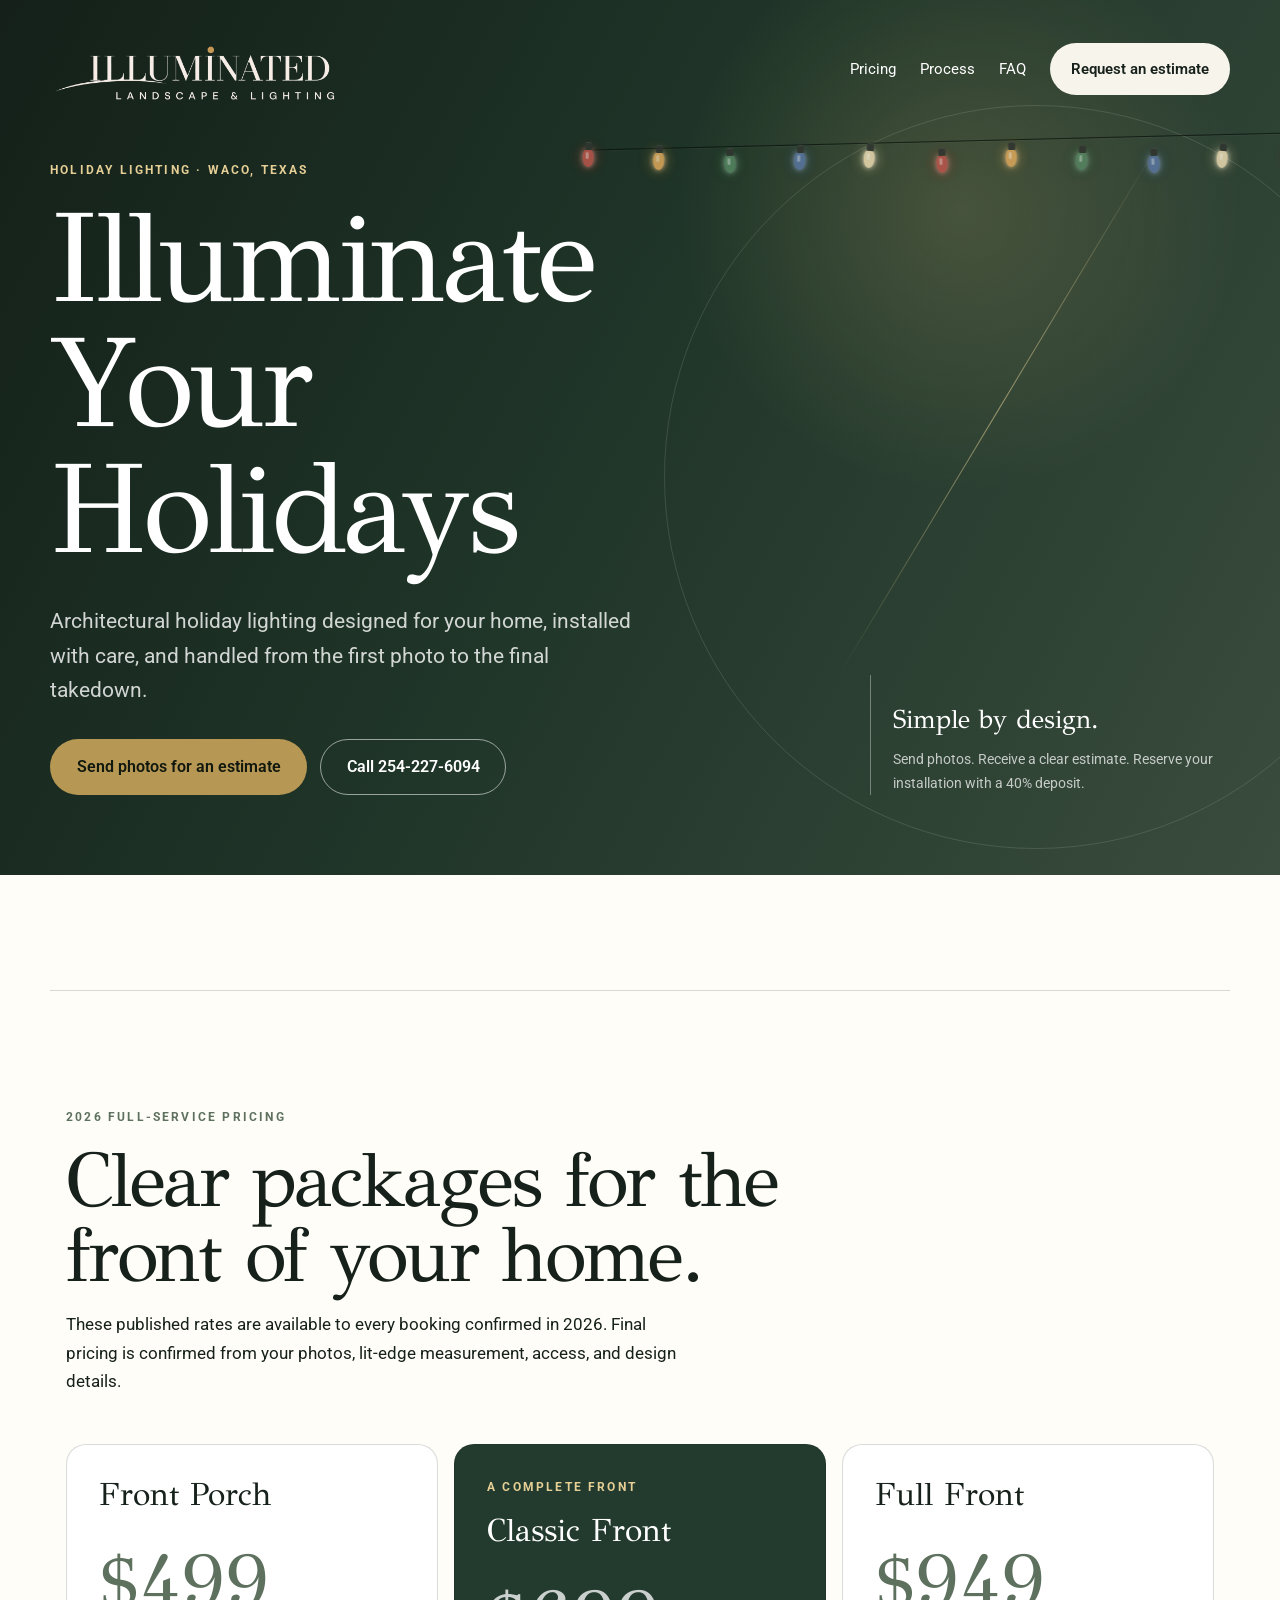
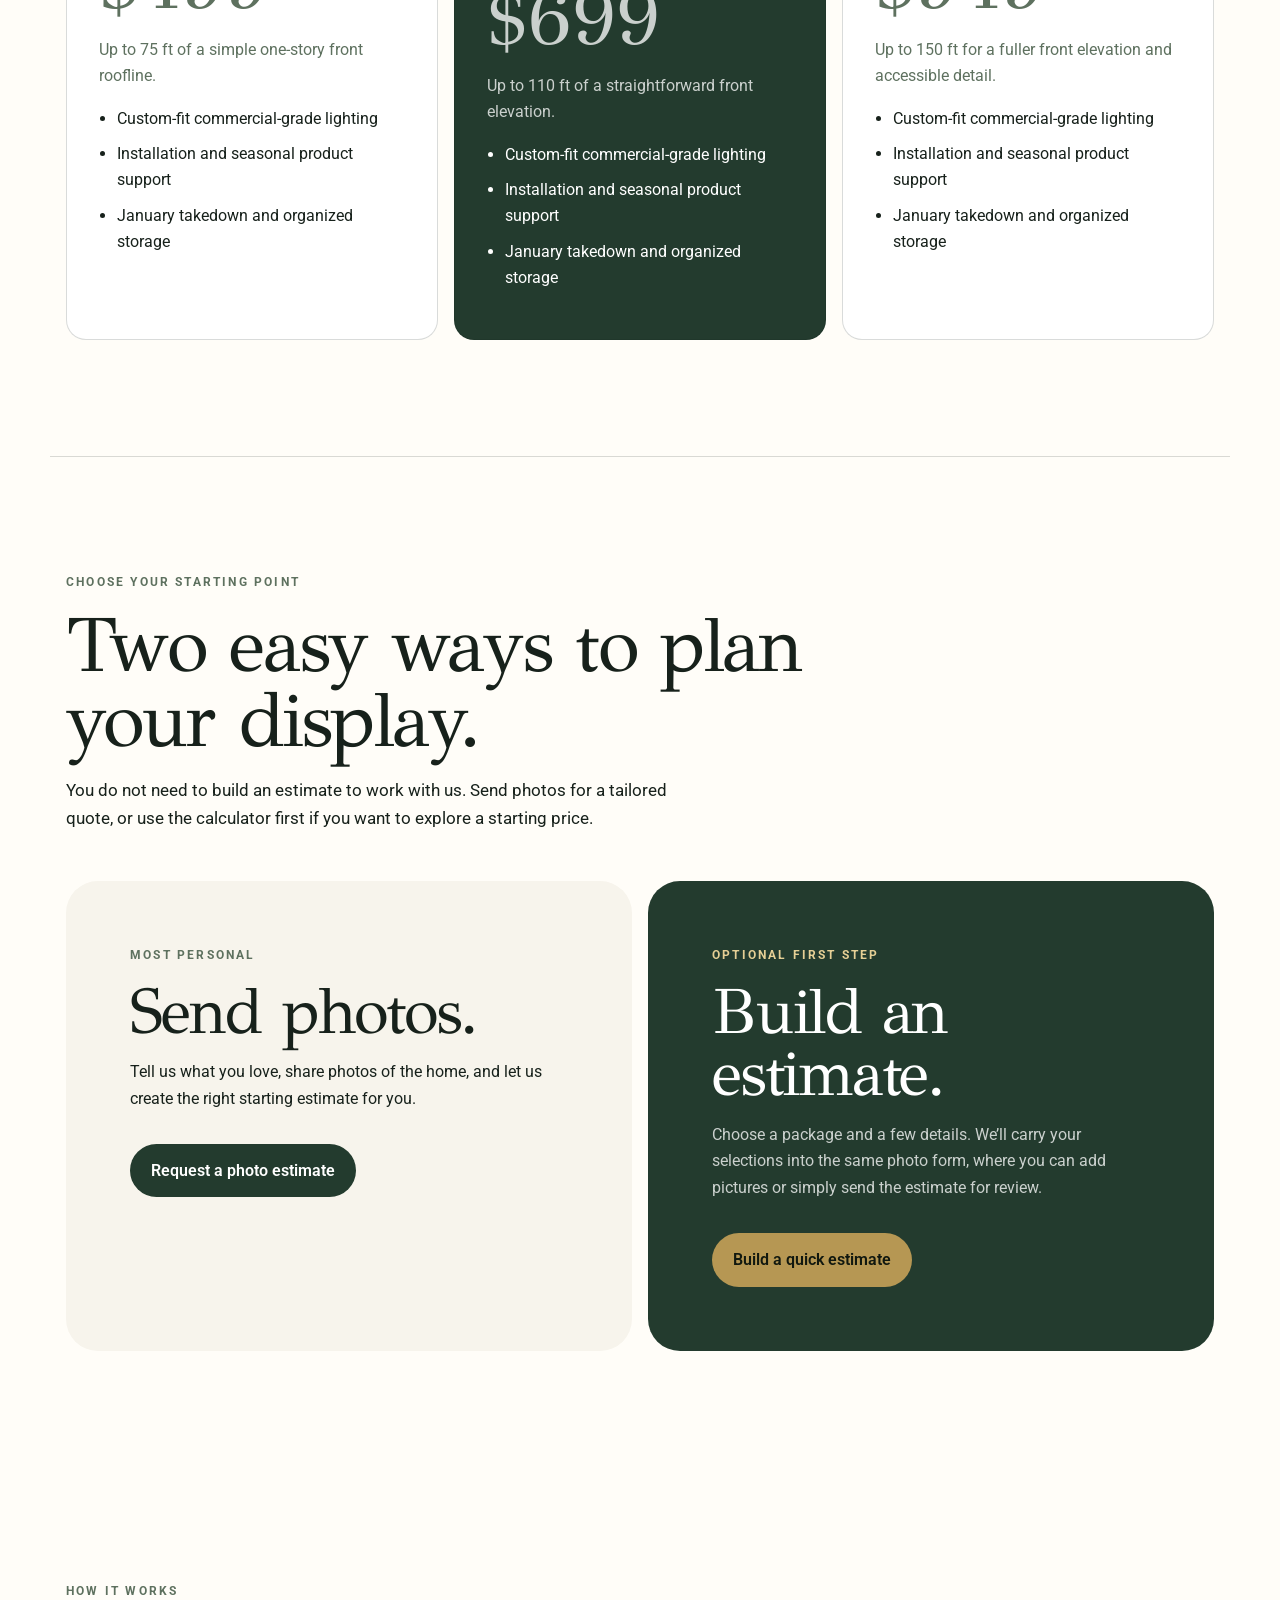
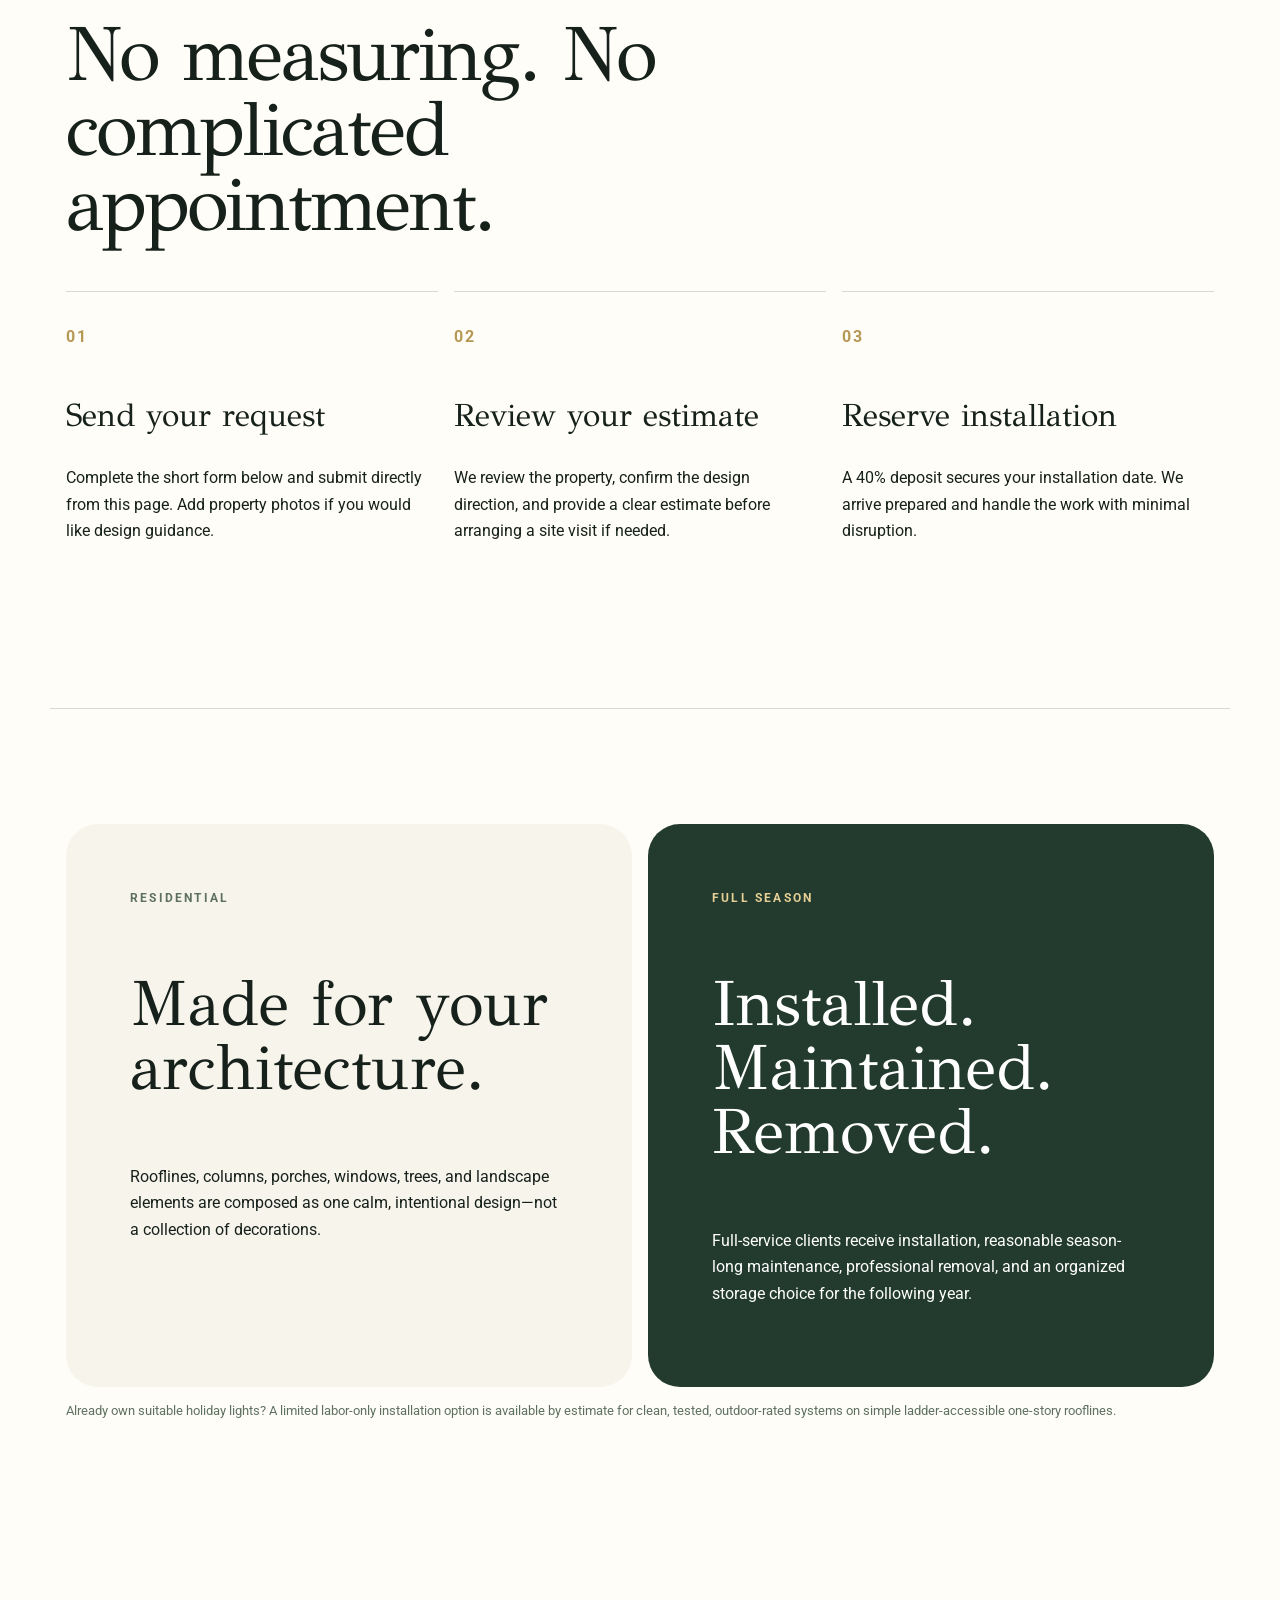
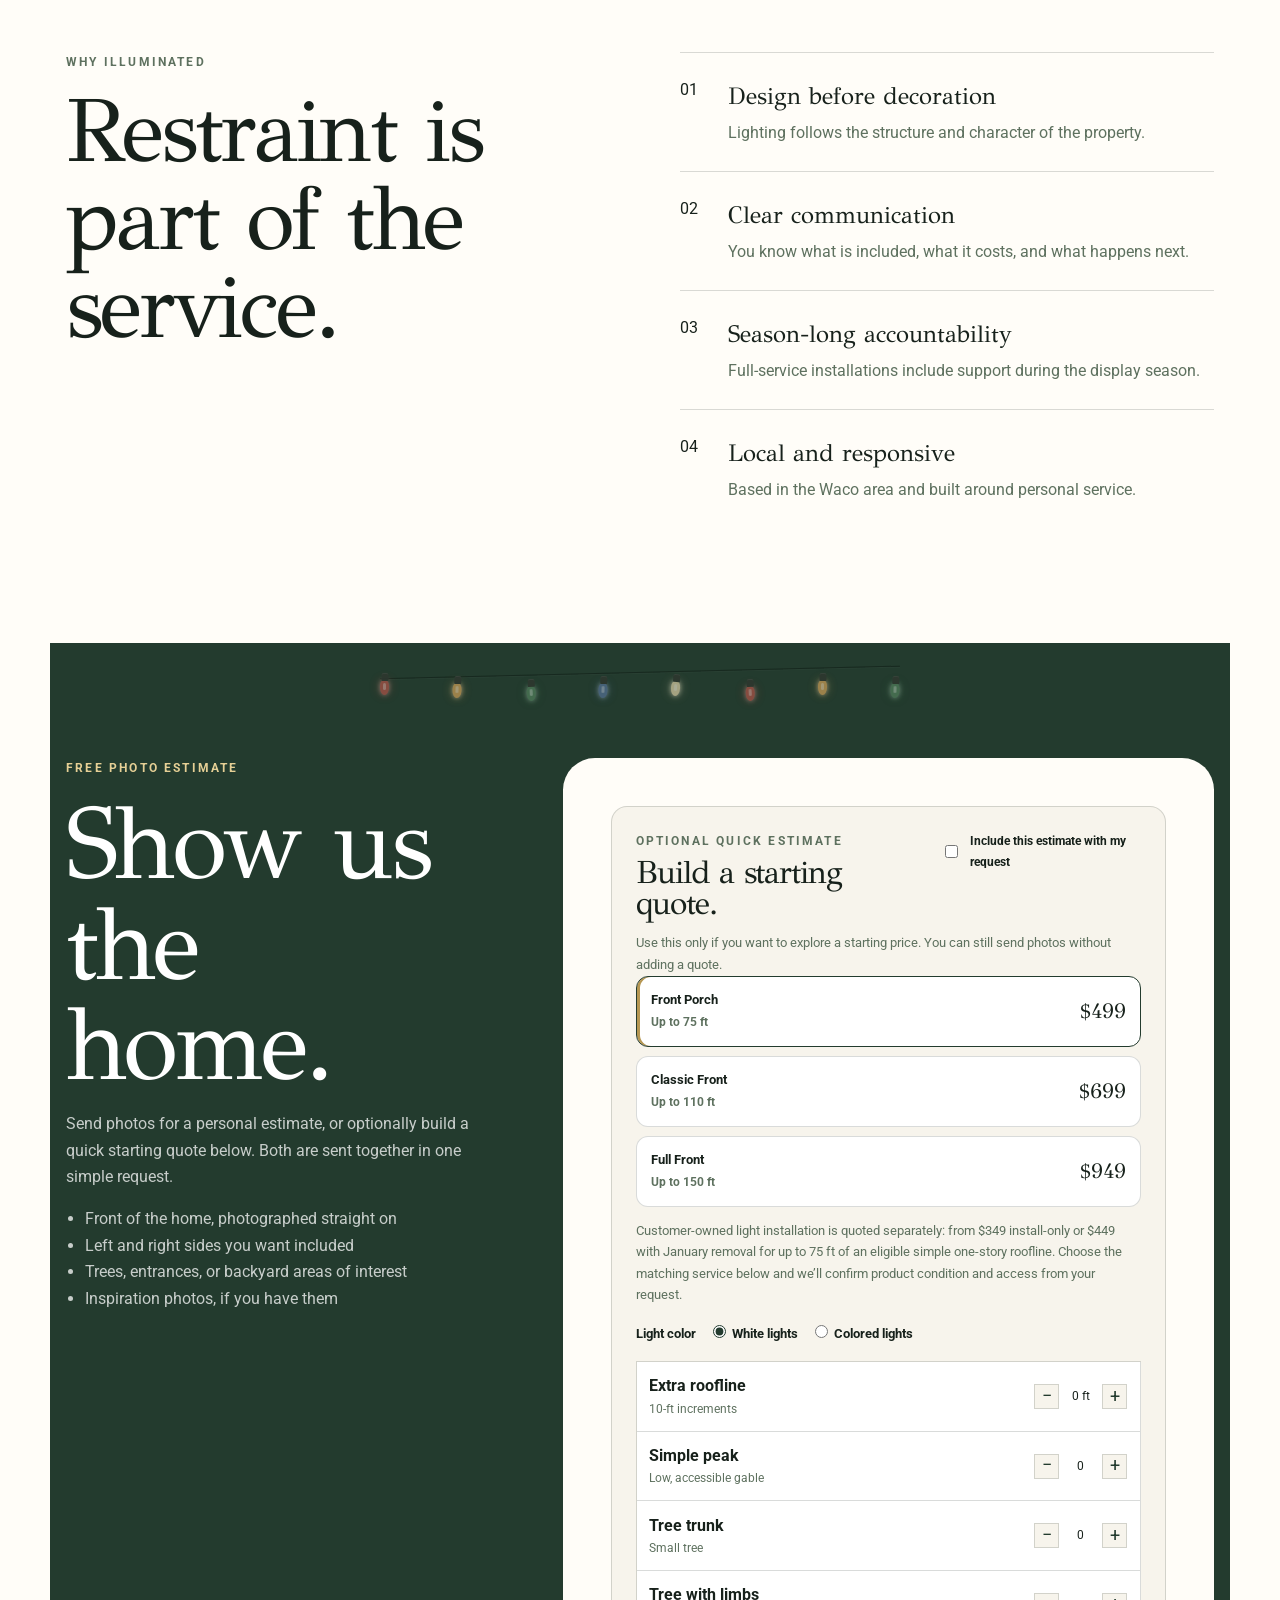
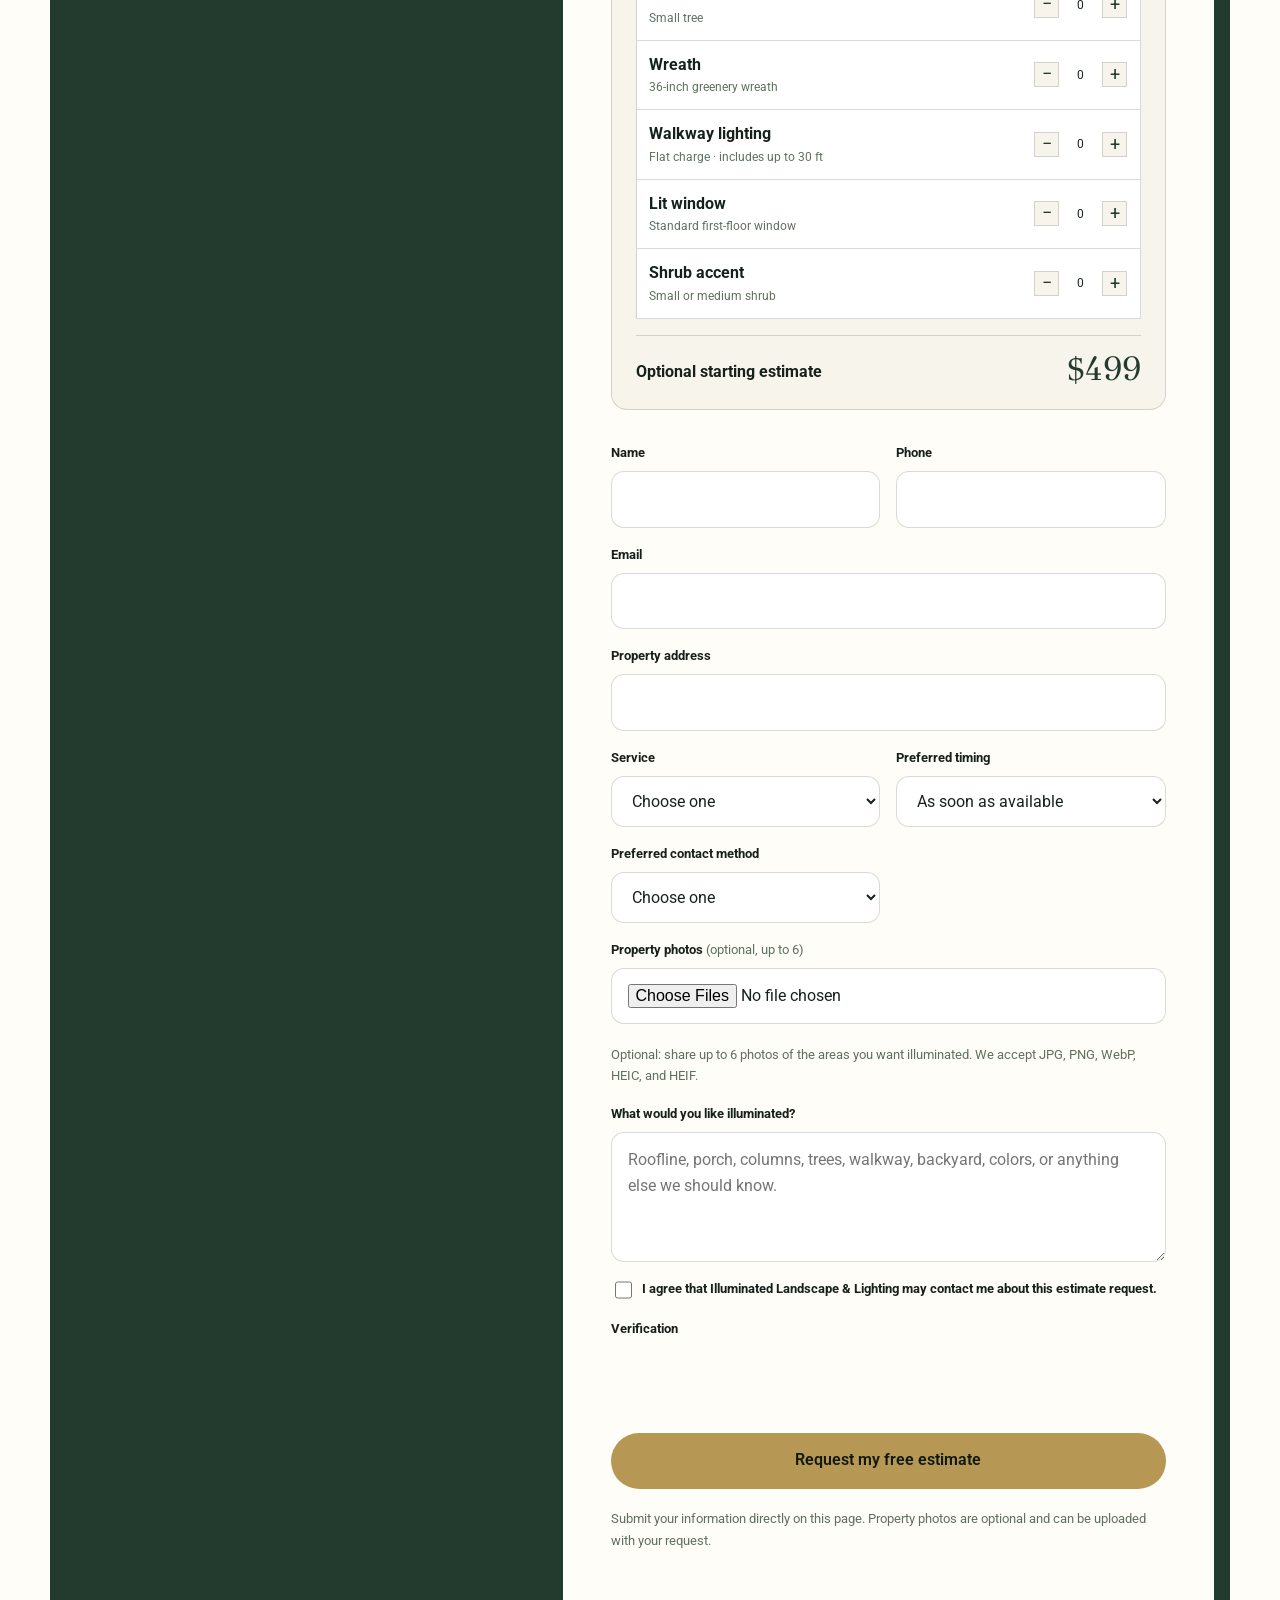
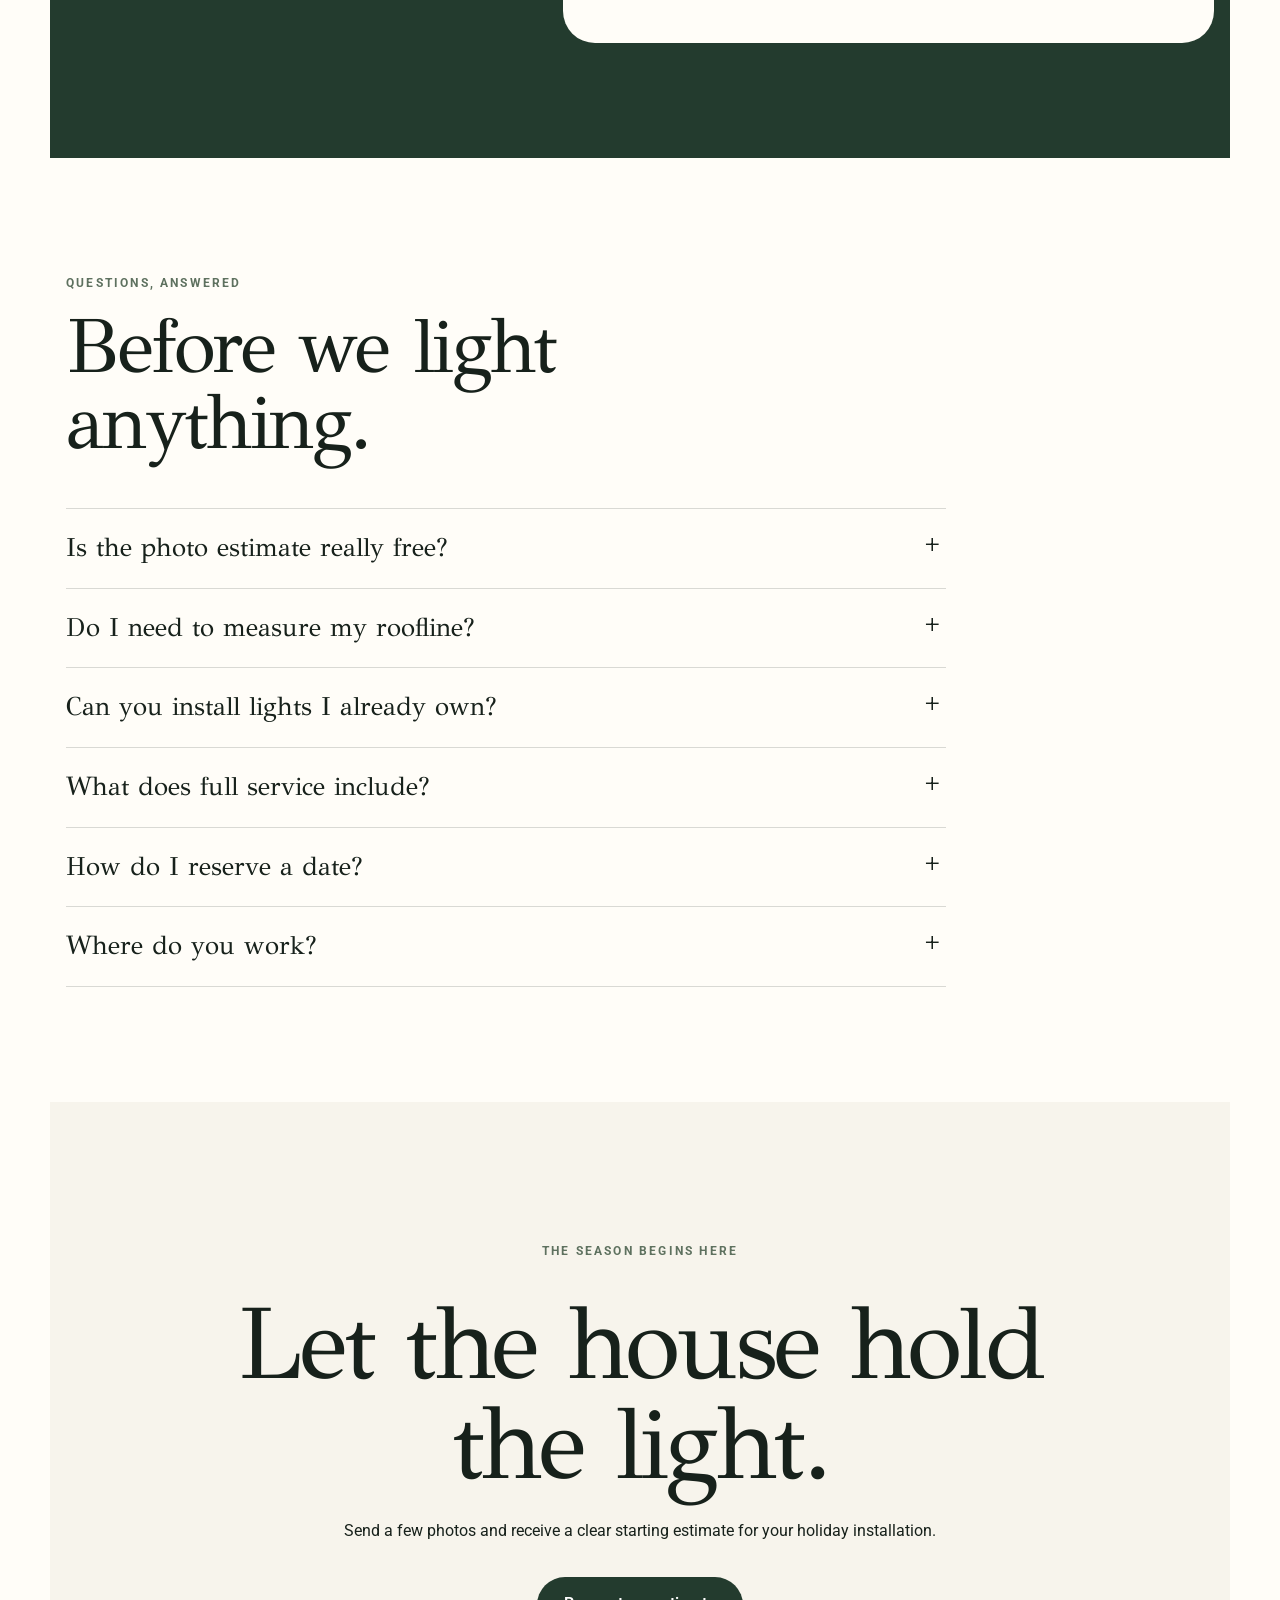
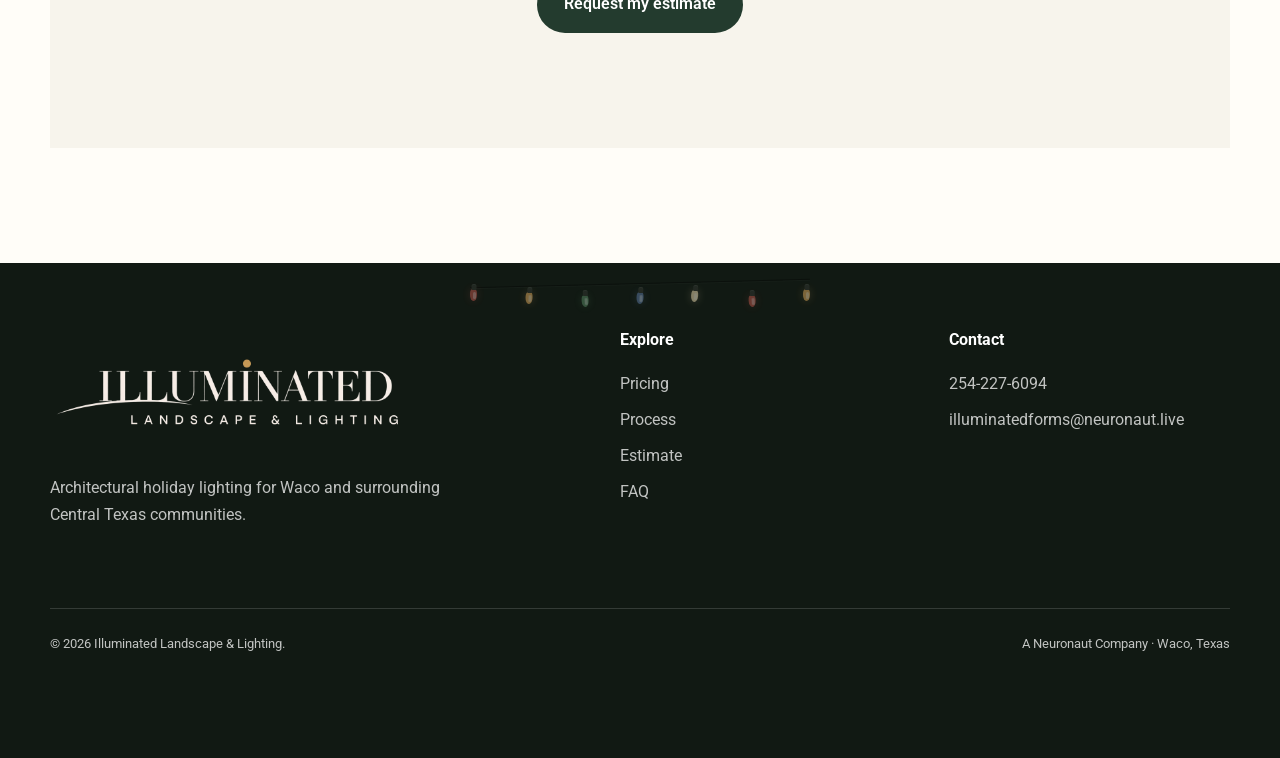
==== commit 74467bd8: "Update Illuminated business phone number in site markup" ====
--- a/index.html
+++ b/index.html
@@ -57,7 +57,7 @@
       { "@type": "City", "name": "Waco" },
       { "@type": "AdministrativeArea", "name": "Central Texas" }
     ],
-    "telephone": "+1-254-900-2002",
+    "telephone": "+1-254-227-6094",
     "email": "illuminated@neuronaut.live",
     "priceRange": "$$-$$$",
     "parentOrganization": { "@type": "Organization", "name": "Neuronaut" }
@@ -92,7 +92,7 @@
           <p class="hero-lead">Architectural holiday lighting designed for your home, installed with care, and handled from the first photo to the final takedown.</p>
           <div class="hero-actions">
             <a class="button button-gold button-large" href="#estimate">Send photos for an estimate</a>
-            <a class="button button-outline button-large" href="tel:+12549002002">Call&nbsp;<span data-phone>254-900-2002</span></a>
+            <a class="button button-outline button-large" href="tel:+12542276094">Call&nbsp;<span data-phone>254-227-6094</span></a>
           </div>
         </div>
         <aside class="hero-note reveal" aria-label="Service summary">
@@ -298,7 +298,7 @@
           <p>Architectural holiday lighting for Waco and surrounding Central Texas communities.</p>
         </div>
         <div class="footer-links"><strong>Explore</strong><a href="#pricing">Pricing</a><a href="#process">Process</a><a href="#estimate">Estimate</a><a href="#faq">FAQ</a></div>
-        <div class="footer-links"><strong>Contact</strong><a data-phone href="tel:+12549002002">254-900-2002</a><a data-email href="mailto:illuminated@neuronaut.live">illuminated@neuronaut.live</a></div>
+        <div class="footer-links"><strong>Contact</strong><a data-phone href="tel:+12542276094">254-227-6094</a><a data-email href="mailto:illuminated@neuronaut.live">illuminated@neuronaut.live</a></div>
       </div>
       <div class="footer-bottom"><span>© <span data-year>2026</span> Illuminated Landscape &amp; Lighting.</span><span>A Neuronaut Company · Waco, Texas</span></div>
     </div>
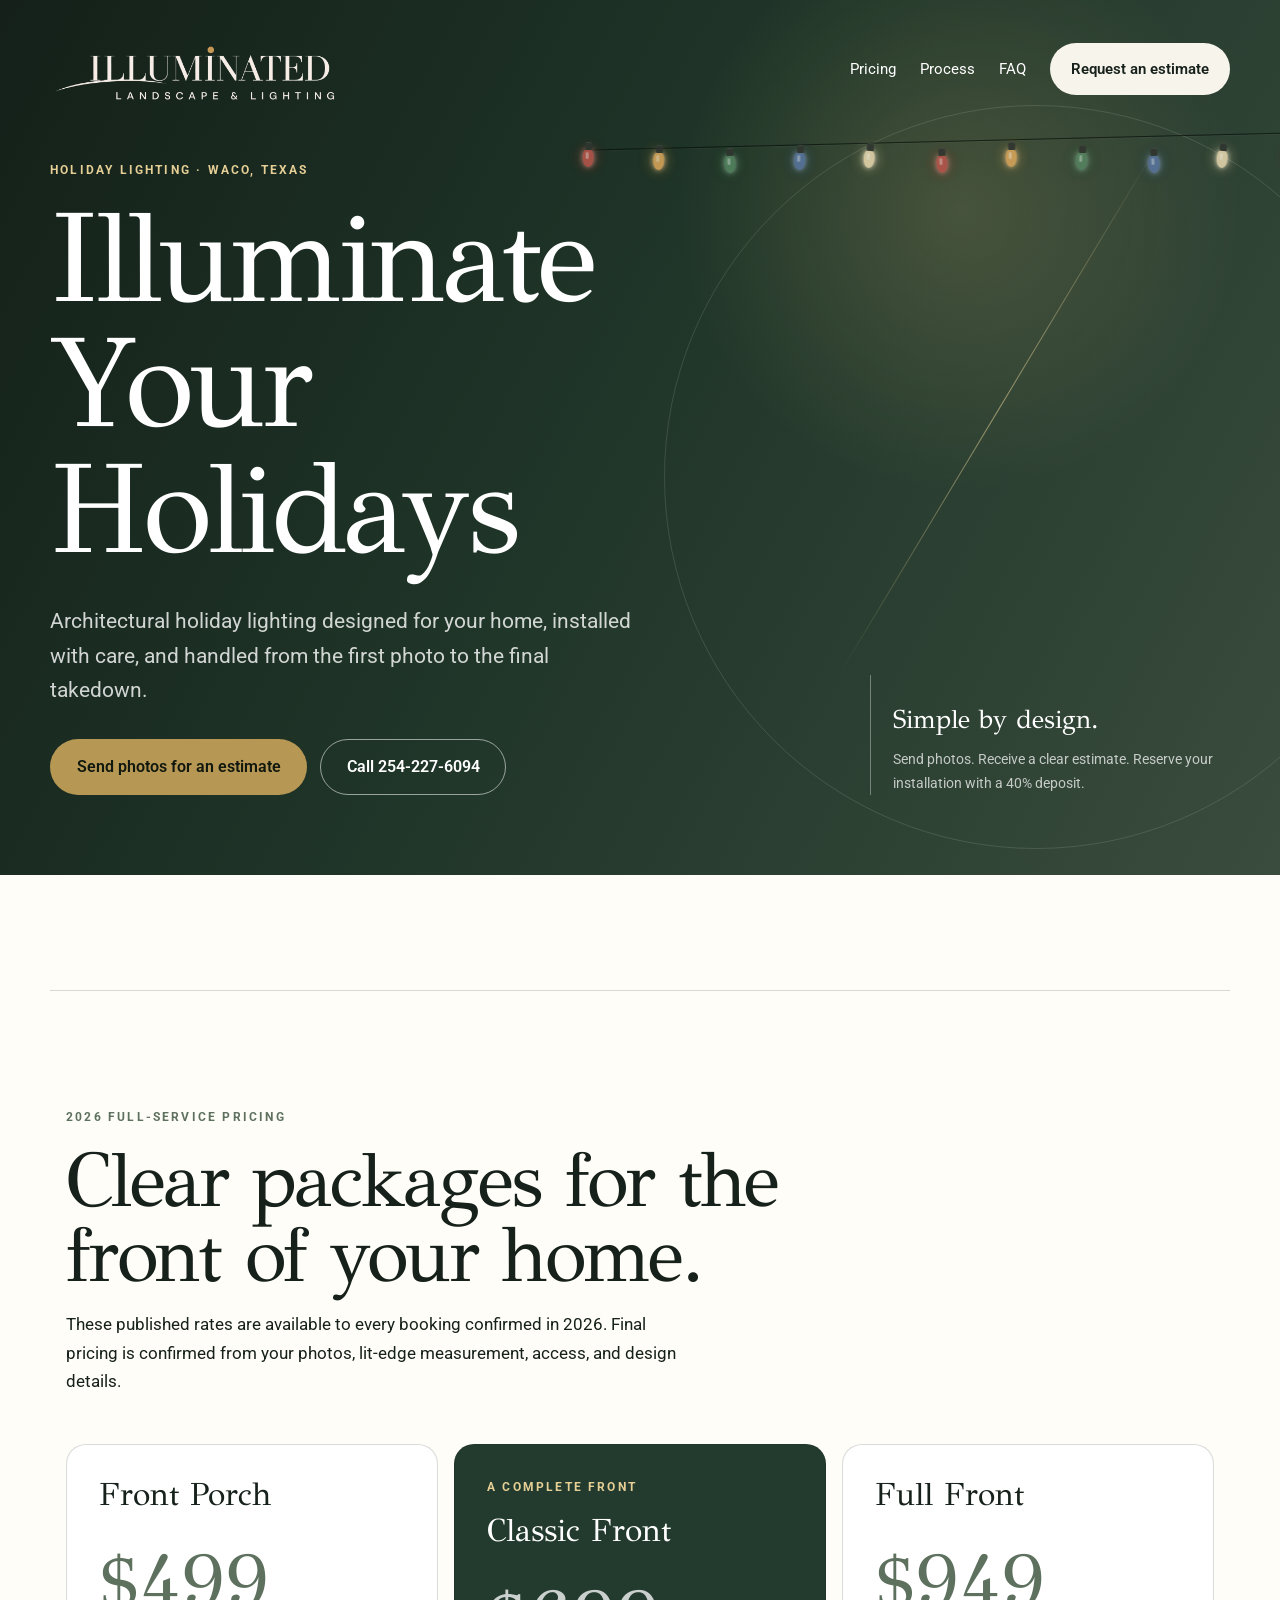
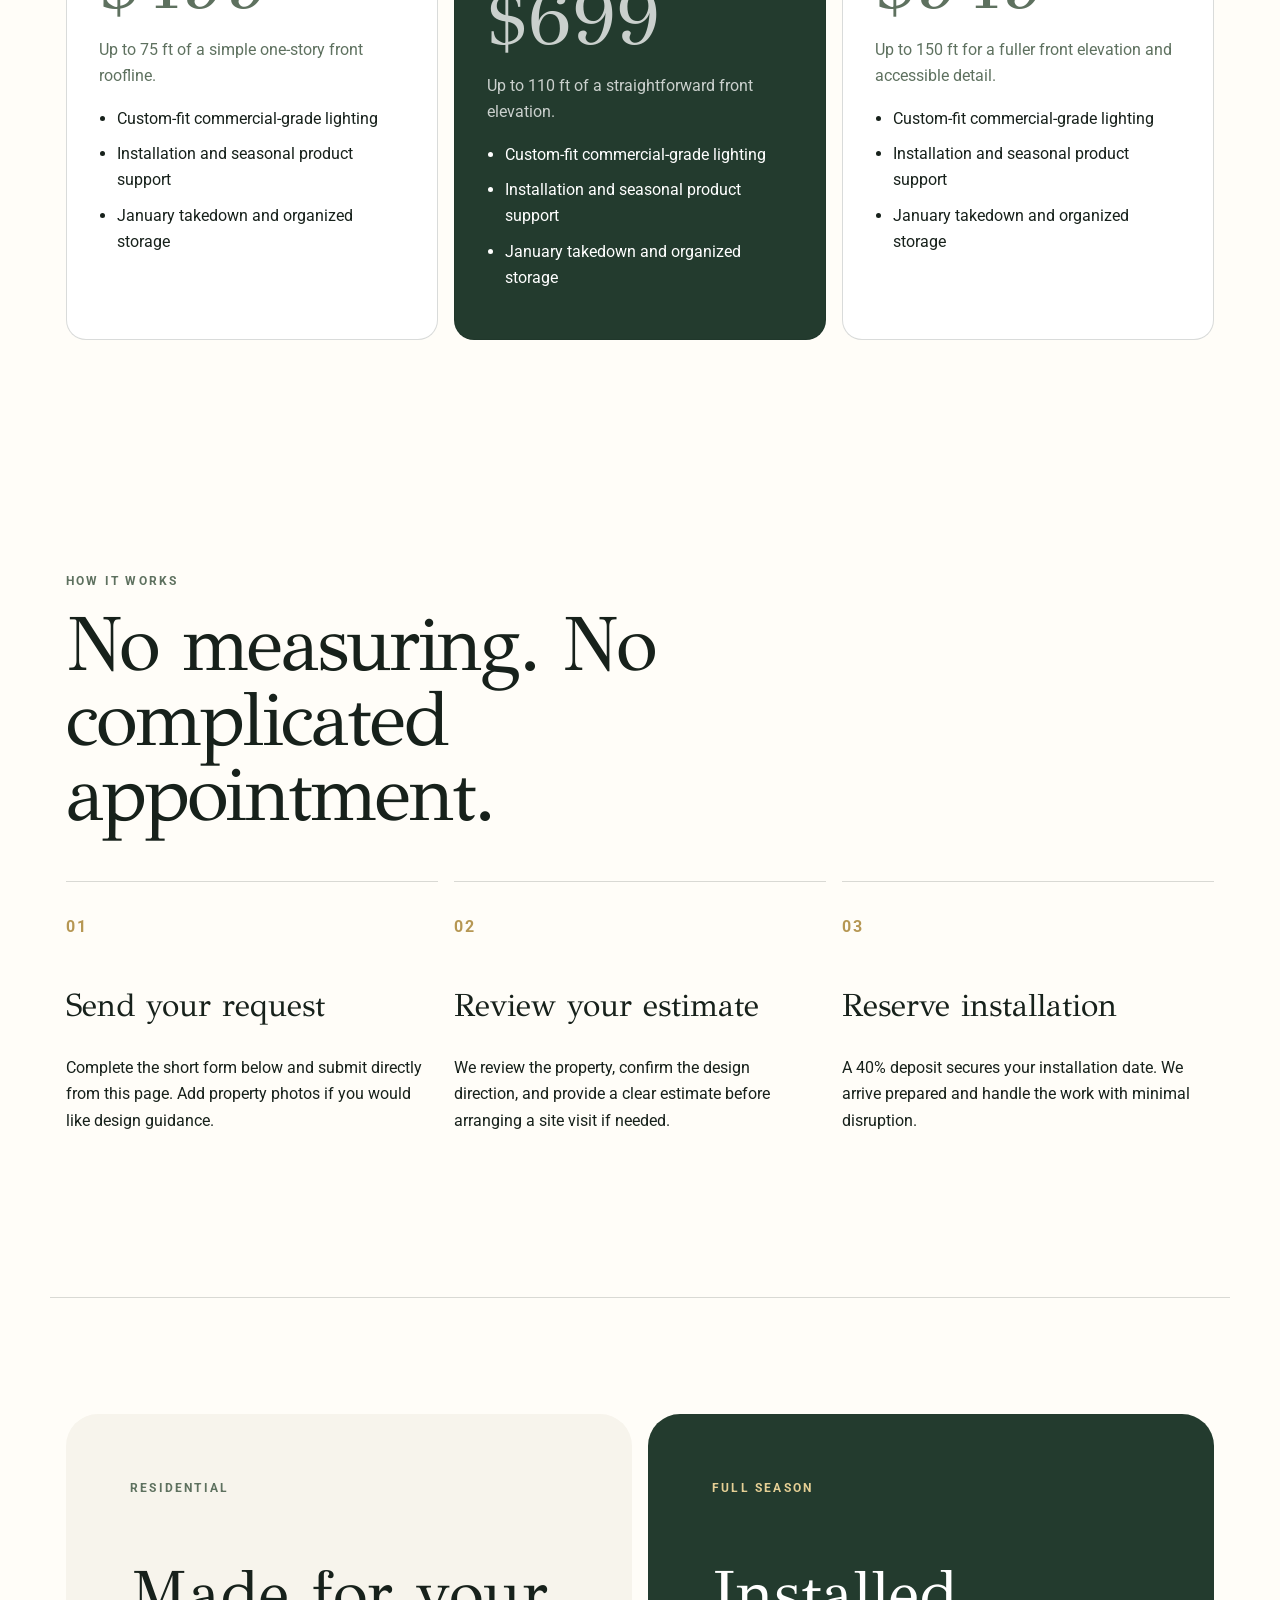
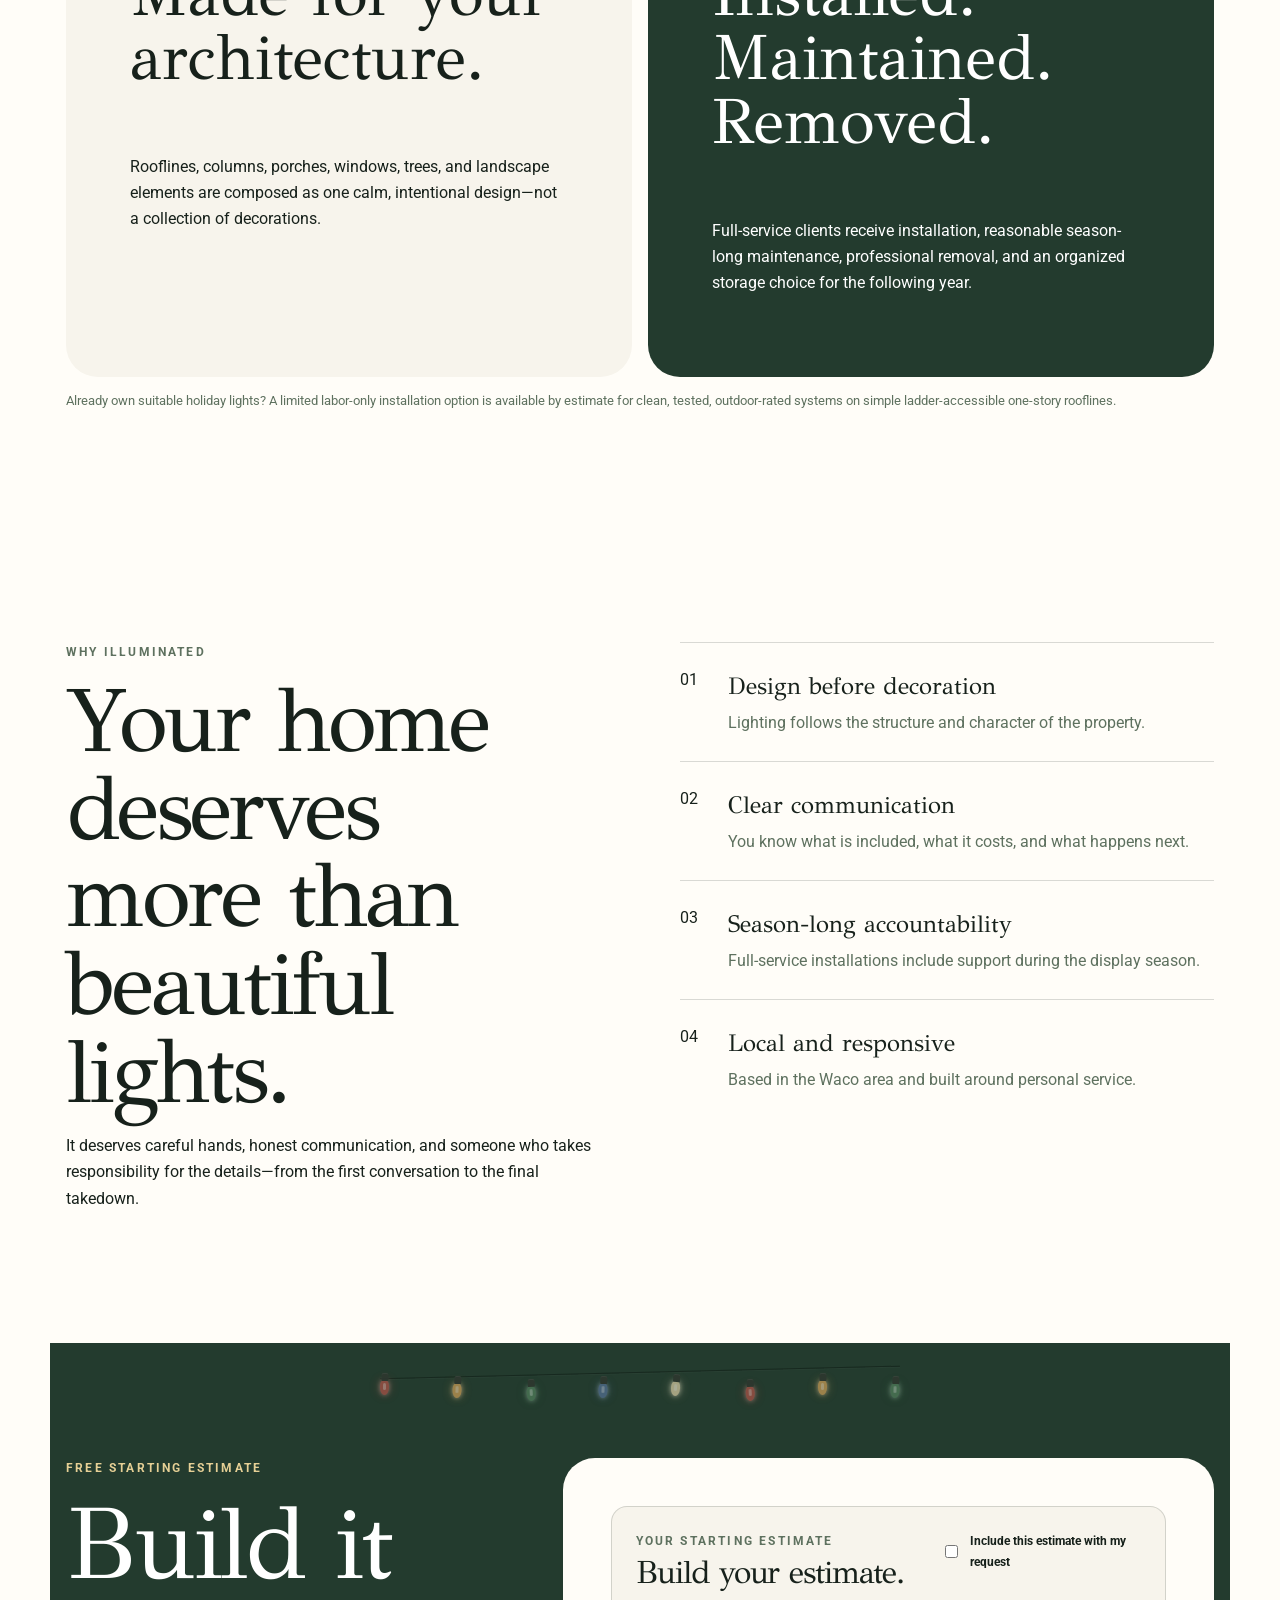
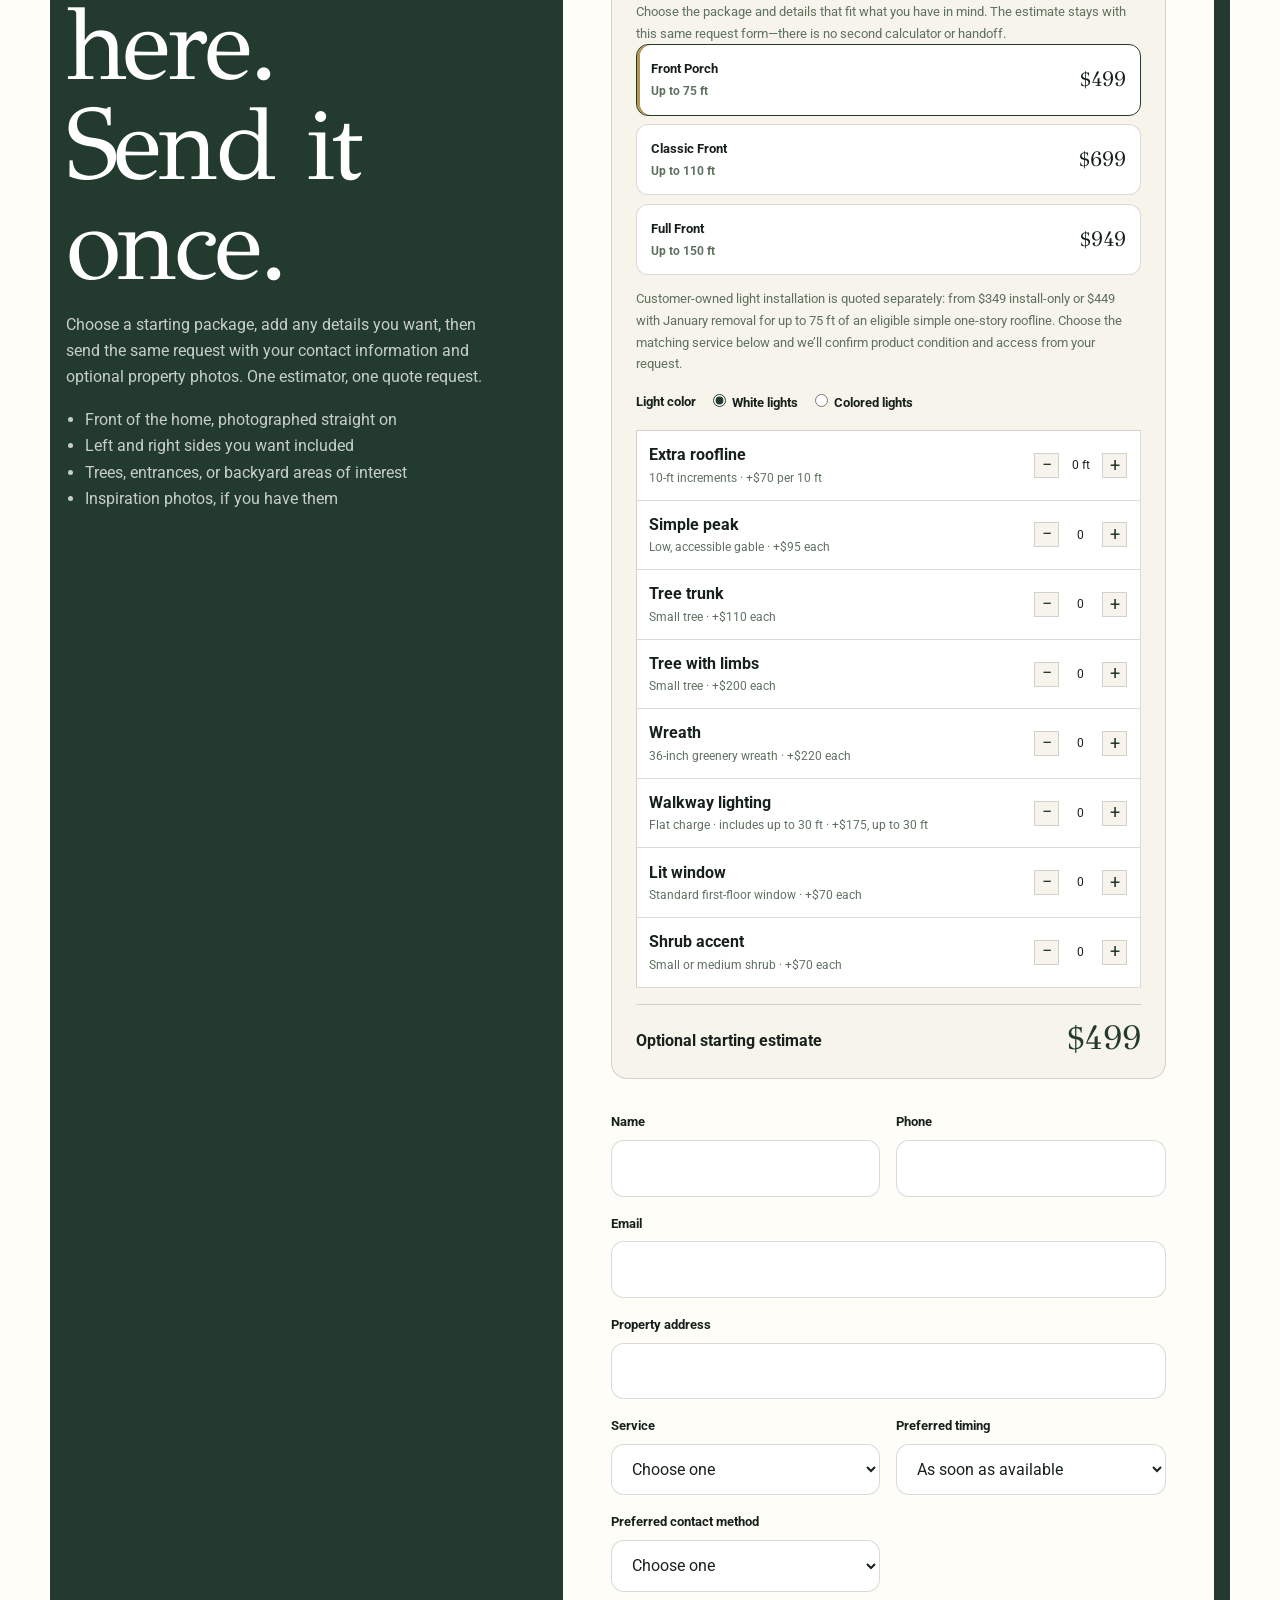
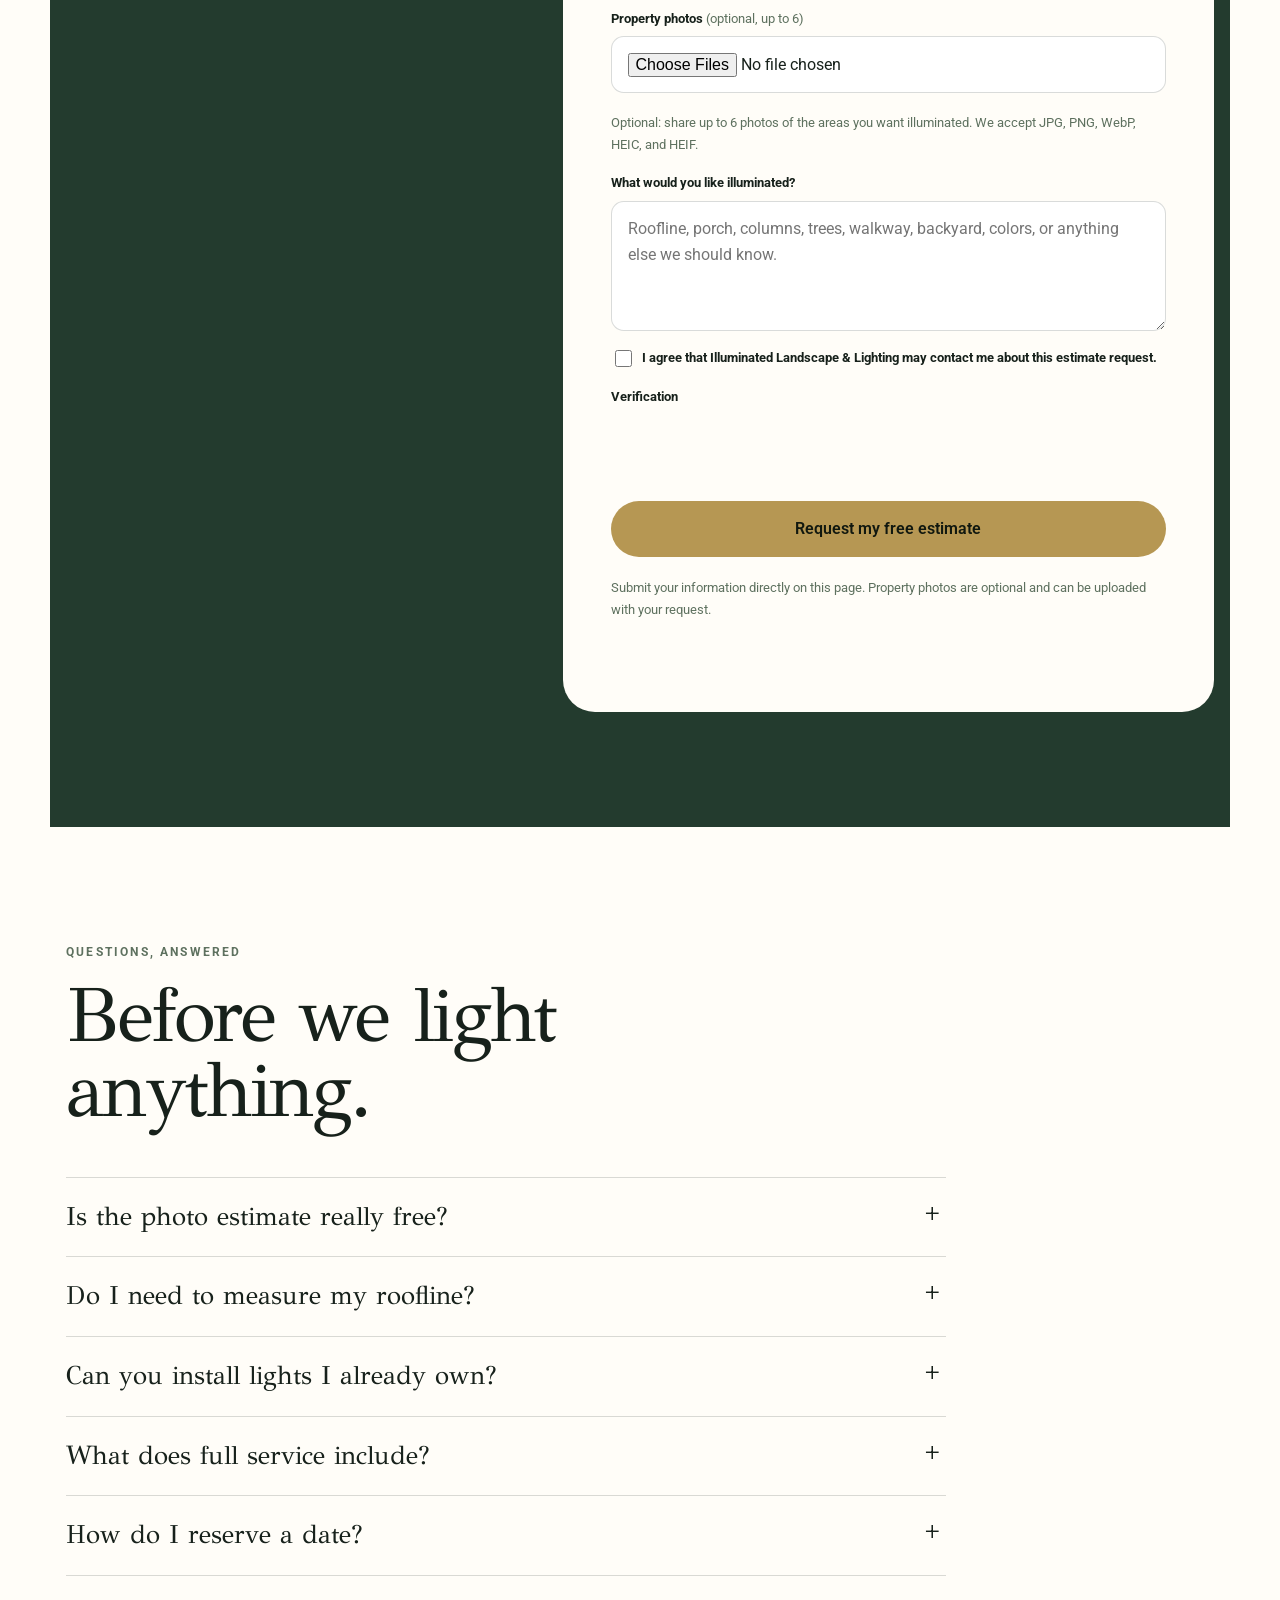
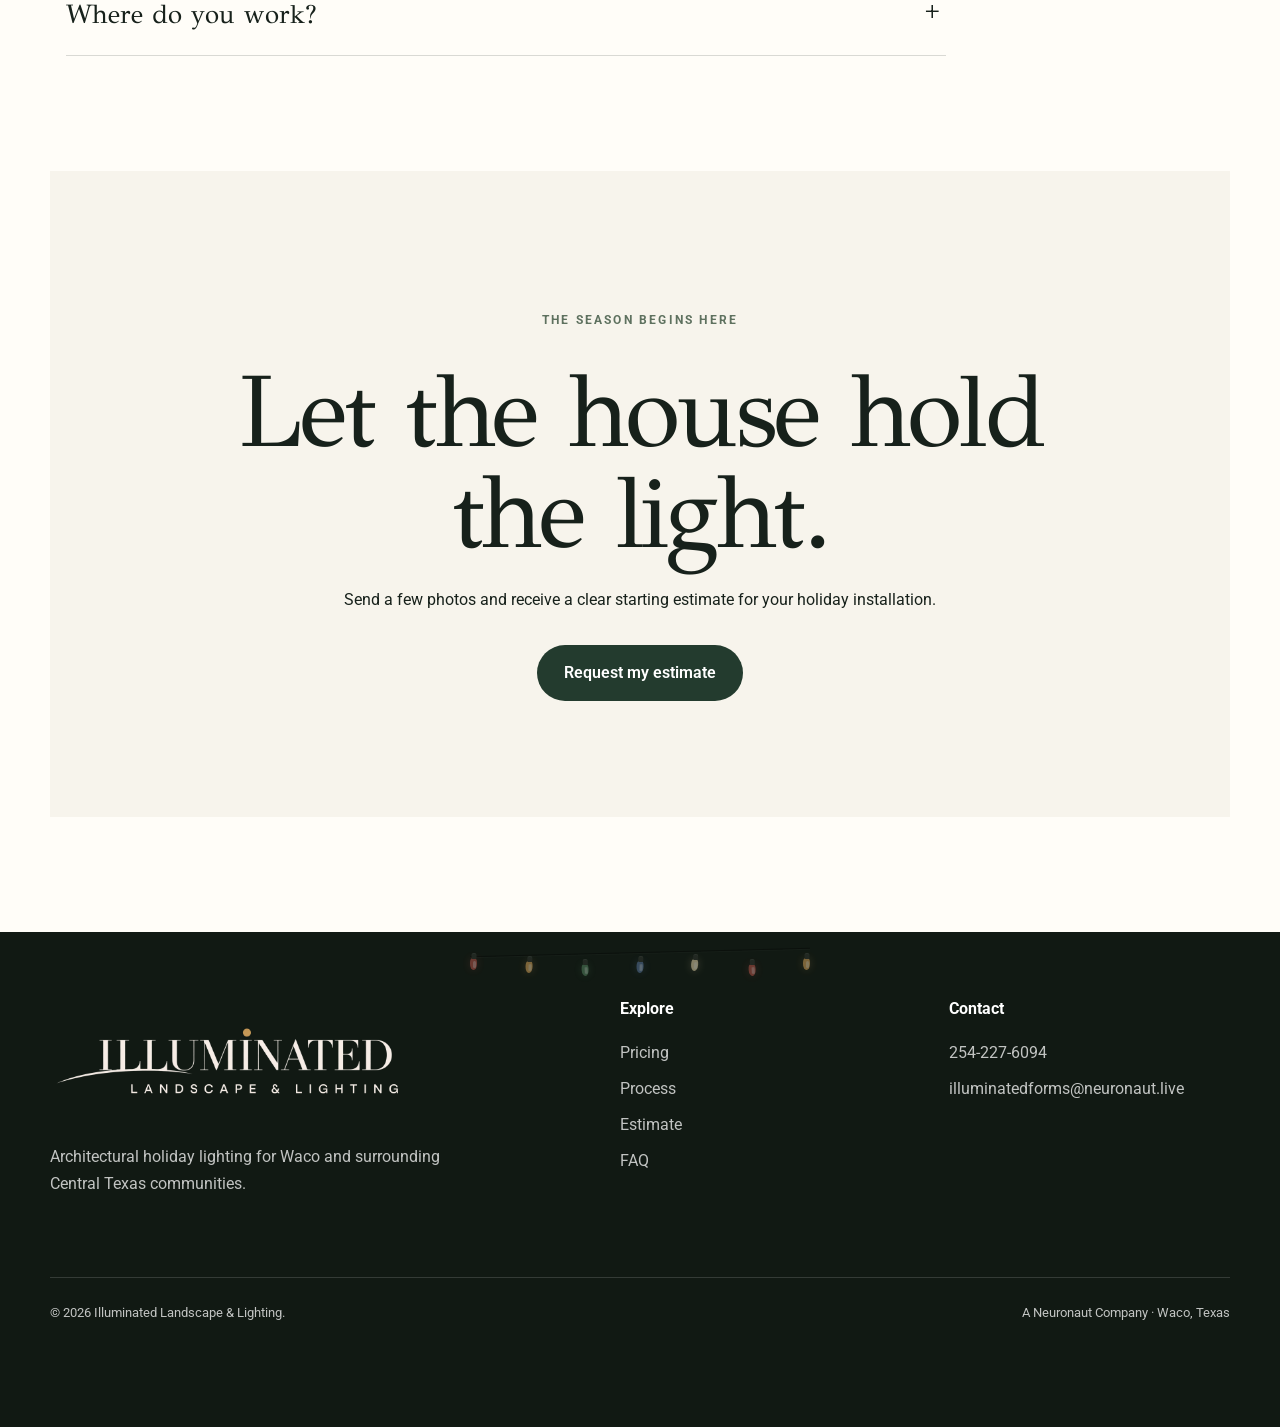
==== commit 91f88aa0: "Update trust-focused homepage copy" ====
--- a/index.html
+++ b/index.html
@@ -196,7 +196,8 @@
       <div class="container why-grid">
         <div class="reveal">
           <p class="eyebrow">Why Illuminated</p>
-          <h2 class="display">Restraint is part of the service.</h2>
+          <h2 class="display">Your home deserves more than beautiful lights.</h2>
+          <p>It deserves careful hands, honest communication, and someone who takes responsibility for the details—from the first conversation to the final takedown.</p>
         </div>
         <div>
           <article class="reason reveal"><span>01</span><div><strong>Design before decoration</strong><p>Lighting follows the structure and character of the property.</p></div></article>
